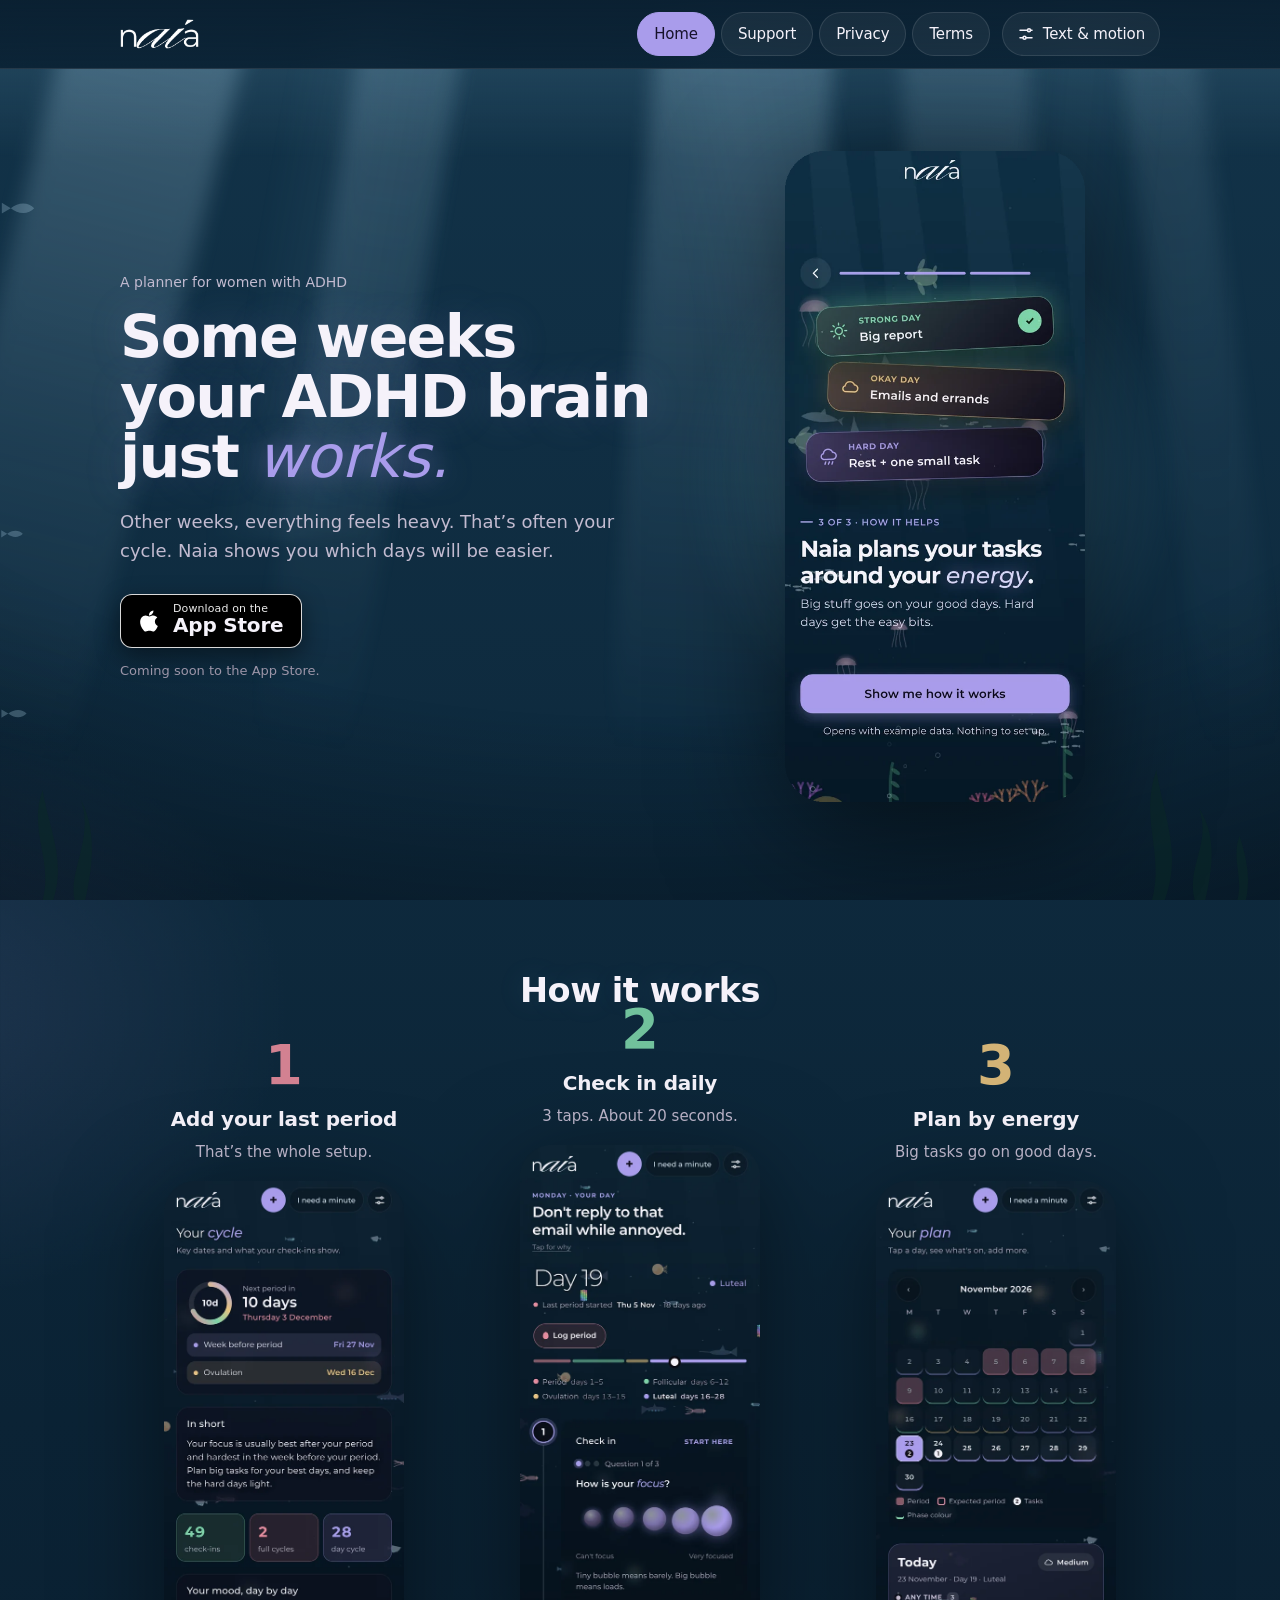
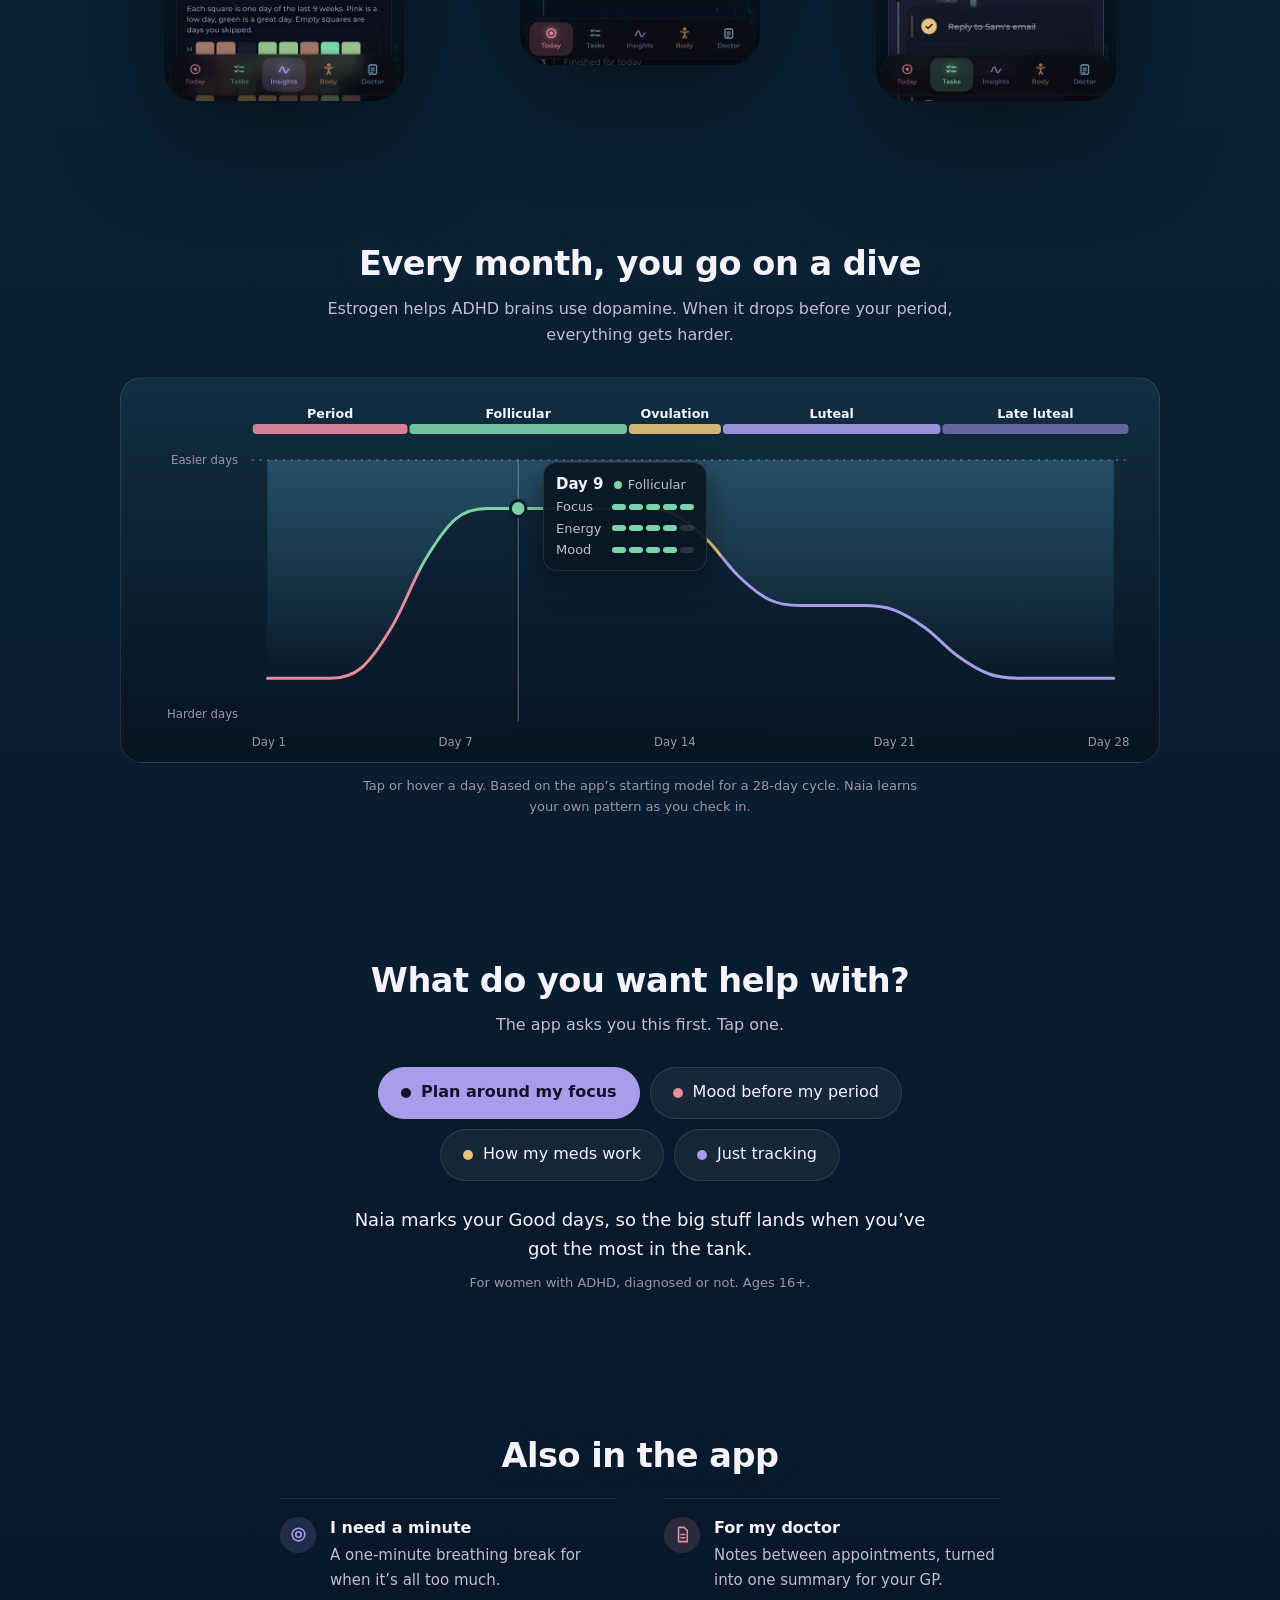
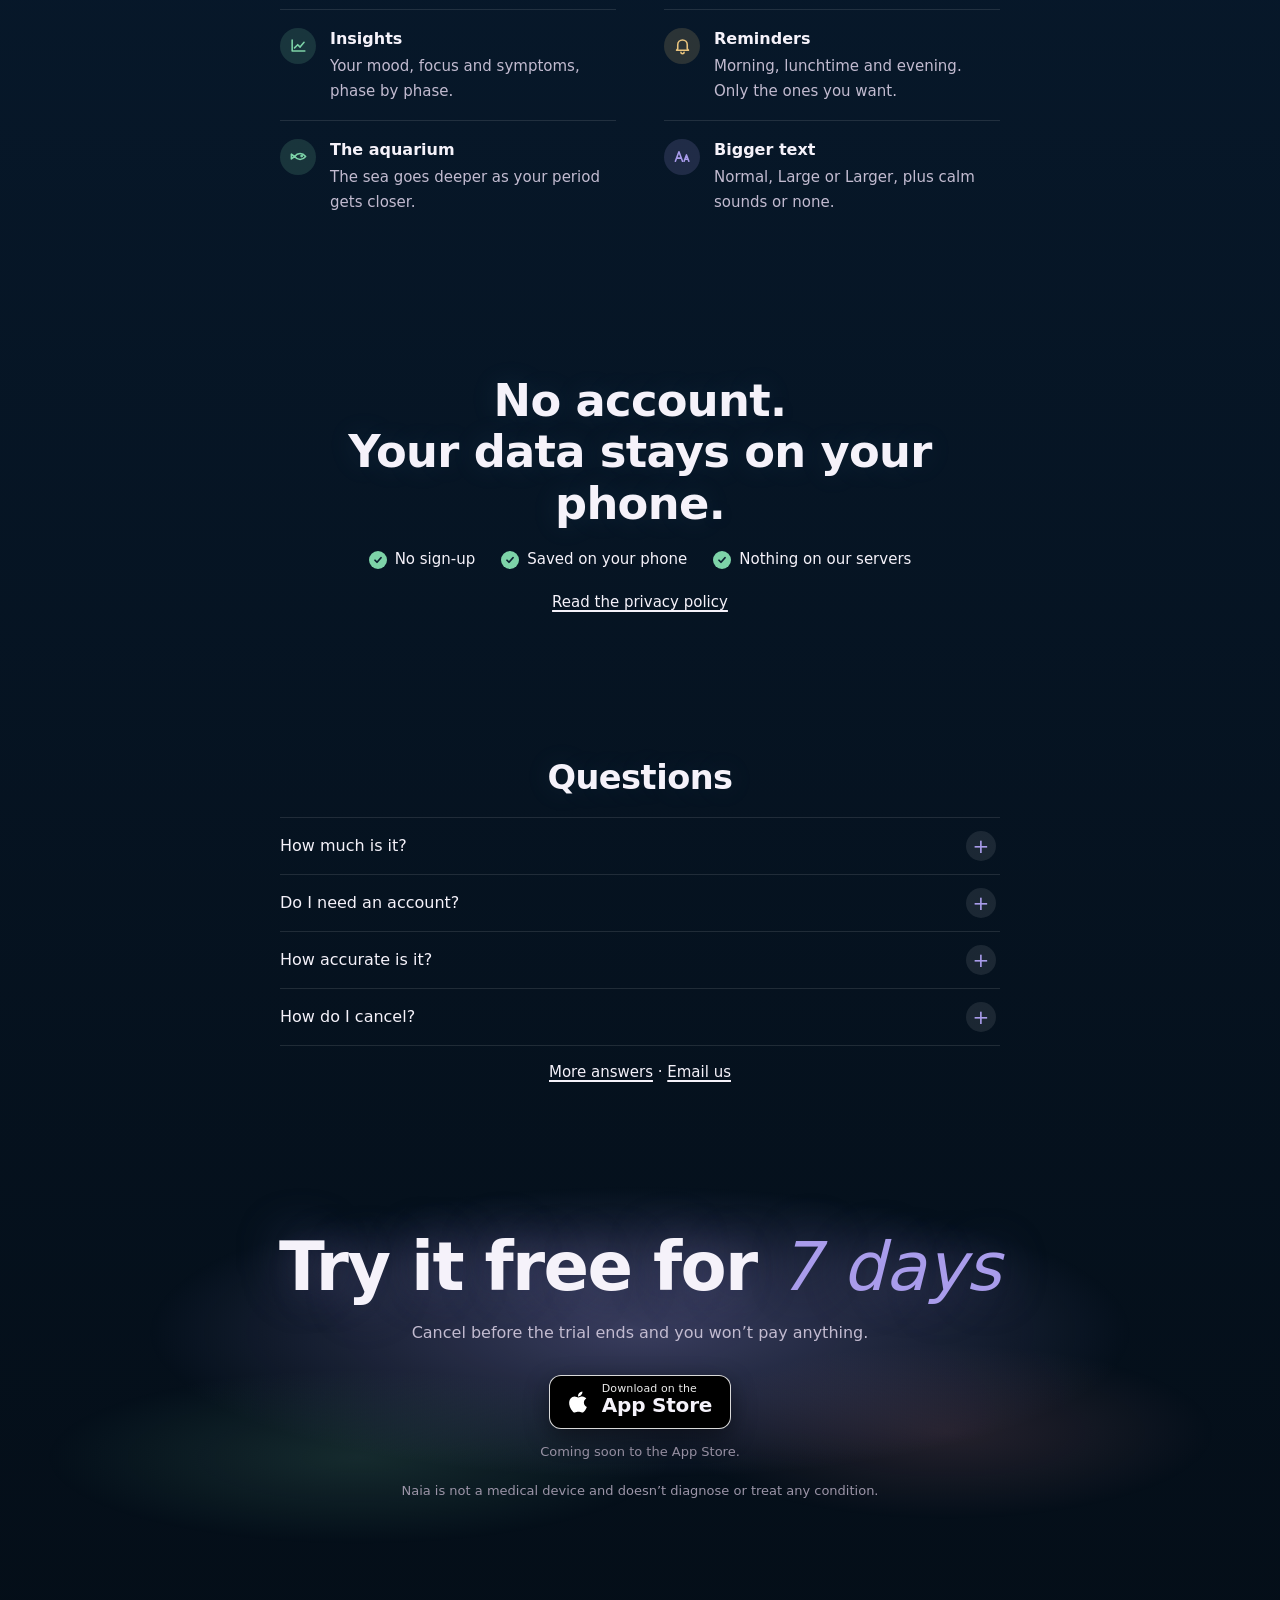
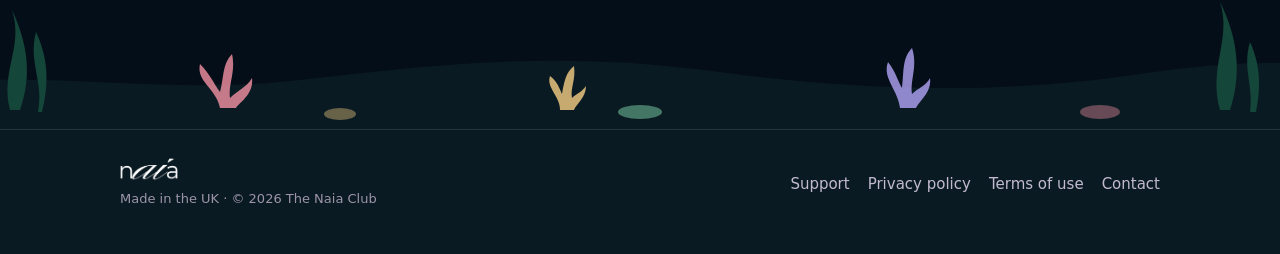
==== index.html @ e035bfd0 "Naia website: home, support, privacy policy and terms Co-Authored-By: Claude Opus 5.5 <noreply@anthr" ====
<!doctype html>
<html lang="en-GB" class="still">
<head>
<meta charset="utf-8">
<meta name="viewport" content="width=device-width,initial-scale=1,viewport-fit=cover">
<meta name="apple-mobile-web-app-title" content="Naia">
<meta name="format-detection" content="telephone=no">
<title>Naia: ADHD cycle planner</title>
<meta name="description" content="Naia is a planner for women with ADHD that follows your cycle. No account, and your data stays on your phone.">
<meta name="theme-color" content="#0A1F30">
<link rel="icon" href="favicon.svg" type="image/svg+xml">
<link rel="apple-touch-icon" href="apple-touch-icon.png">
<meta property="og:type" content="website">
<meta property="og:site_name" content="Naia">
<meta property="og:title" content="Naia: ADHD cycle planner">
<meta property="og:description" content="Naia is a planner for women with ADHD that follows your cycle. No account, and your data stays on your phone.">
<meta property="og:image" content="og.png">
<meta name="twitter:card" content="summary_large_image">
<link rel="preload" href="fonts/montserrat.woff2" as="font" type="font/woff2" crossorigin>
<link rel="stylesheet" href="fonts/fonts.css">
<link rel="stylesheet" href="style.css">
<script src="site.js"></script>
</head>
<body>
<a class="skip" href="#main">Skip to content</a>
<div class="sea" aria-hidden="true"><div class="rays"></div>
<svg class="weed" viewBox="0 0 1200 160" preserveAspectRatio="none"><g fill="#0B2A26"><path d="M40 160c10-40-14-70 0-110 6 40 22 70 10 110z"/><path d="M70 160c-6-30 18-60 6-100 16 34 10 70 4 100z"/><path d="M1080 160c12-46-12-80 4-130 8 50 24 84 8 130z"/><path d="M1120 160c-8-34 16-56 4-92 18 30 12 64 6 92z"/><path d="M1160 160c6-24-6-40 2-64 8 26 10 44 6 64z"/></g></svg>
</div>
<header class="site"><div class="wrap">
  <a class="brand" href="index.html" aria-label="Naia home"><img class="logo" src="logo.png" width="510" height="193" alt=""></a>
  <nav class="main" aria-label="Main"><a class="pill" href="index.html" aria-current="page">Home</a><a class="pill" href="support/index.html">Support</a><a class="pill" href="privacy/index.html">Privacy</a><a class="pill" href="terms/index.html">Terms</a></nav>
  <div class="tools"><button class="pill" id="settingsBtn" type="button" aria-expanded="false" aria-controls="settings" aria-label="Text size and motion settings"><svg viewBox="0 0 24 24" fill="none" stroke="currentColor" stroke-width="2" stroke-linecap="round" aria-hidden="true"><path d="M4 7h10M18 7h2M4 17h4M12 17h8"/><circle cx="16" cy="7" r="2"/><circle cx="10" cy="17" r="2"/></svg><span>Text &amp; motion</span></button></div>
  <div class="panel" id="settings" hidden>
    <div class="row"><h2>Text size</h2><div class="seg" role="group"><button type="button" data-set="size" data-val="normal" aria-pressed="false">Normal</button><button type="button" data-set="size" data-val="large" aria-pressed="false">Large</button><button type="button" data-set="size" data-val="larger" aria-pressed="false">Larger</button></div></div>
    <div class="row"><h2>Background</h2><div class="seg" role="group"><button type="button" data-set="motion" data-val="moving" aria-pressed="false">Moving</button><button type="button" data-set="motion" data-val="still" aria-pressed="false">Still</button><button type="button" data-set="motion" data-val="off" aria-pressed="false">Off</button></div></div>
  </div>
</div><div class="progress" aria-hidden="true"><i id="prog"></i></div></header>
<main id="main">
<section class="hero epic cine"><div class="beams" aria-hidden="true"><i></i><i></i><i></i><i></i><i></i></div><div class="wrap">
 <div class="htext">
  <p class="kicker">A planner for women with ADHD</p>
  <h1 class="words"><span>Some</span> <span>weeks</span> <span>your</span> <span>ADHD</span> <span>brain</span> <span>just</span> <span class="script">works.</span></h1>
  <p class="lead">Other weeks, everything feels heavy. That’s often your cycle. Naia shows you which days will be easier.</p>
  <div class="stores">
  <button type="button" class="store" data-store="App Store" aria-haspopup="dialog"><svg viewBox="0 0 24 24" fill="currentColor" aria-hidden="true"><path d="M17.05 20.28c-.98.95-2.05.8-3.08.35-1.09-.46-2.09-.48-3.24 0-1.44.62-2.2.44-3.06-.35C2.79 15.25 3.51 7.59 9.05 7.31c1.35.07 2.29.74 3.08.8 1.18-.24 2.31-.93 3.57-.84 1.51.12 2.65.72 3.4 1.8-3.12 1.87-2.38 5.98.48 7.13-.57 1.5-1.31 2.99-2.54 4.09zM12.03 7.25c-.15-2.23 1.66-4.07 3.74-4.25.29 2.58-2.34 4.5-3.74 4.25z"/></svg><span><small>Download on the</small><b>App Store</b></span></button>
</div>
<div class="storepop" role="status" hidden>
  <p class="sp-t"></p>
  <p class="sp-s">Coming soon to the UK.</p>
  <a class="btn sp-b" href="mailto:info.thenaiaclub@icloud.com?subject=Tell%20me%20when%20Naia%20launches&amp;body=Hi%2C%20please%20let%20me%20know%20when%20Naia%20is%20out.">Tell me when it’s live</a>
</div>
<p class="note soon">Coming soon to the App Store.</p>
 </div>
 <div class="shot float"><span class="glow" aria-hidden="true"></span>
  <img class="phone" src="img/app-plan.webp" width="516" height="1119" alt="Naia app: a Strong day with a big report, an Okay day with emails, and a Hard day with rest and one small task">
 </div>
</div></section>

<section class="band"><div class="wrap">
 <h2 class="center">How it works</h2>
 <ol class="trio reveal">
  <li style="--c:var(--men)"><span class="big">1</span><h3>Add your last period</h3><p>That’s the whole setup.</p><img class="phone" src="img/app-insights.webp" width="516" height="1119" alt="Naia app: Your cycle screen showing next period in 10 days" loading="lazy"></li>
  <li style="--c:var(--fol)" class="mid"><span class="big">2</span><h3>Check in daily</h3><p>3 taps. About 20 seconds.</p><img class="phone" src="img/app-today.webp" width="516" height="1119" alt="Naia app: Today screen with the focus check-in bubbles" loading="lazy"></li>
  <li style="--c:var(--ovu)"><span class="big">3</span><h3>Plan by energy</h3><p>Big tasks go on good days.</p><img class="phone" src="img/app-tasks.webp" width="516" height="1119" alt="Naia app: Your plan screen with a month calendar and today’s tasks" loading="lazy"></li>
 </ol>
</div></section>

<section class="band" id="cycle"><div class="wrap">
 <h2 class="center">Every month, you go on a dive</h2>
 <p class="center sub">Estrogen helps ADHD brains use dopamine. When it drops before your period, everything gets harder.</p>
 <figure class="dive reveal" id="dive">
  <div class="divebox">
   <svg class="divechart" viewBox="0 0 840 360" preserveAspectRatio="none" role="img" aria-labelledby="diveTitle diveDesc">
    <title id="diveTitle">How a typical 28-day cycle often feels with ADHD</title>
    <desc id="diveDesc">Days 6 to 15 sit near the surface: focus, energy and mood are highest. Days 23 to 28 and the period, days 1 to 5, are the deepest, hardest days.</desc>
   </svg>
   <div class="divetip" aria-live="polite"></div>
  </div>
  <figcaption class="note center">Tap or hover a day. Based on the app’s starting model for a 28-day cycle. Naia learns your own pattern as you check in.</figcaption>
 </figure>
</div></section>

<section class="band"><div class="wrap narrow">
 <h2 class="center">What do you want help with?</h2>
 <p class="center sub">The app asks you this first. Tap one.</p>
 <div class="goals reveal" role="group" aria-label="What do you want help with?">
  <button type="button" class="goal" aria-pressed="true" data-g="0" style="--c:var(--fol)">Plan around my focus</button>
  <button type="button" class="goal" aria-pressed="false" data-g="1" style="--c:var(--men)">Mood before my period</button>
  <button type="button" class="goal" aria-pressed="false" data-g="2" style="--c:var(--ovu)">How my meds work</button>
  <button type="button" class="goal" aria-pressed="false" data-g="3" style="--c:var(--lut)">Just tracking</button>
 </div>
 <p class="goalout center" aria-live="polite">Naia marks your Good days, so the big stuff lands when you’ve got the most in the tank.</p>
 <p class="note center">For women with ADHD, diagnosed or not. Ages 16+.</p>
</div></section>

<section class="band"><div class="wrap narrow">
 <h2 class="center">Also in the app</h2>
 <dl class="rows reveal">
  <div style="--c:var(--lut)"><span class="ri"><svg viewBox="0 0 24 24" fill="none" stroke="currentColor" stroke-width="2" stroke-linecap="round" aria-hidden="true"><circle cx="12" cy="12" r="8"/><circle cx="12" cy="12" r="3.5"/></svg></span><dt>I need a minute</dt><dd>A one-minute breathing break for when it’s all too much.</dd></div>
  <div style="--c:var(--men)"><span class="ri"><svg viewBox="0 0 24 24" fill="none" stroke="currentColor" stroke-width="2" stroke-linecap="round" stroke-linejoin="round" aria-hidden="true"><path d="M7 3h7l4 4v14H7z"/><path d="M10 12h5M10 16h5"/></svg></span><dt>For my doctor</dt><dd>Notes between appointments, turned into one summary for your GP.</dd></div>
  <div style="--c:var(--fol)"><span class="ri"><svg viewBox="0 0 24 24" fill="none" stroke="currentColor" stroke-width="2" stroke-linecap="round" stroke-linejoin="round" aria-hidden="true"><path d="M4 19V5M4 19h16"/><path d="M7 15l4-4 3 3 5-6"/></svg></span><dt>Insights</dt><dd>Your mood, focus and symptoms, phase by phase.</dd></div>
  <div style="--c:var(--ovu)"><span class="ri"><svg viewBox="0 0 24 24" fill="none" stroke="currentColor" stroke-width="2" stroke-linecap="round" stroke-linejoin="round" aria-hidden="true"><path d="M6 16V11a6 6 0 0112 0v5l1.5 2h-15z"/><path d="M10 20.5a2 2 0 004 0"/></svg></span><dt>Reminders</dt><dd>Morning, lunchtime and evening. Only the ones you want.</dd></div>
  <div style="--c:var(--fol)"><span class="ri"><svg viewBox="0 0 24 24" fill="none" stroke="currentColor" stroke-width="2" stroke-linejoin="round" aria-hidden="true"><path d="M3 12c4-5 10-5 14 0-4 5-10 5-14 0zM17 12l4-3v6z"/><circle cx="8" cy="11.5" r=".8" fill="currentColor"/></svg></span><dt>The aquarium</dt><dd>The sea goes deeper as your period gets closer.</dd></div>
  <div style="--c:var(--lut)"><span class="ri"><svg viewBox="0 0 24 24" fill="none" stroke="currentColor" stroke-width="2" stroke-linecap="round" stroke-linejoin="round" aria-hidden="true"><path d="M3 18l4.5-12L12 18M4.7 14h5.6"/><path d="M14 18l3-8 3 8M15 15.5h4"/></svg></span><dt>Bigger text</dt><dd>Normal, Large or Larger, plus calm sounds or none.</dd></div>
 </dl>
</div></section>

<section class="band privacy-band"><div class="wrap narrow">
 <h2 class="center">No account.<br>Your data stays on your phone.</h2>
 <p class="checks center"><span>No sign-up</span><span>Saved on your phone</span><span>Nothing on our servers</span></p>
 <p class="center"><a href="privacy/index.html">Read the privacy policy</a></p>
</div></section>

<section class="band"><div class="wrap narrow">
 <h2 class="center">Questions</h2>
 <div class="qfaq">
  <details><summary>How much is it?</summary><div class="a"><p>The first 7 days are free. Then monthly or yearly. You’ll see the price before you start, and you won’t be charged during the trial.</p></div></details>
  <details><summary>Do I need an account?</summary><div class="a"><p>Nope. No sign-up, no email, no password.</p></div></details>
  <details><summary>How accurate is it?</summary><div class="a"><p>A best guess from what you log. It gets better after a few cycles. Please don’t use it as contraception.</p></div></details>
  <details><summary>How do I cancel?</summary><div class="a"><p>In your phone’s subscription settings. Do it at least 24 hours before the trial ends if you don’t want to pay.</p></div></details>
 </div>
 <p class="center" style="margin-top:14px"><a href="support/index.html">More answers</a> · <a href="mailto:info.thenaiaclub@icloud.com">Email us</a></p>
</div></section>

<section class="band finale"><div class="caustic" aria-hidden="true"></div><div class="wrap reveal">
 <h2>Try it free for <span class="script">7 days</span></h2>
 <p class="sub">Cancel before the trial ends and you won’t pay anything.</p>
 <div class="stores">
  <button type="button" class="store" data-store="App Store" aria-haspopup="dialog"><svg viewBox="0 0 24 24" fill="currentColor" aria-hidden="true"><path d="M17.05 20.28c-.98.95-2.05.8-3.08.35-1.09-.46-2.09-.48-3.24 0-1.44.62-2.2.44-3.06-.35C2.79 15.25 3.51 7.59 9.05 7.31c1.35.07 2.29.74 3.08.8 1.18-.24 2.31-.93 3.57-.84 1.51.12 2.65.72 3.4 1.8-3.12 1.87-2.38 5.98.48 7.13-.57 1.5-1.31 2.99-2.54 4.09zM12.03 7.25c-.15-2.23 1.66-4.07 3.74-4.25.29 2.58-2.34 4.5-3.74 4.25z"/></svg><span><small>Download on the</small><b>App Store</b></span></button>
</div>
<div class="storepop" role="status" hidden>
  <p class="sp-t"></p>
  <p class="sp-s">Coming soon to the UK.</p>
  <a class="btn sp-b" href="mailto:info.thenaiaclub@icloud.com?subject=Tell%20me%20when%20Naia%20launches&amp;body=Hi%2C%20please%20let%20me%20know%20when%20Naia%20is%20out.">Tell me when it’s live</a>
</div>
<p class="note soon">Coming soon to the App Store.</p>
 <p class="note" style="margin-top:18px">Naia is not a medical device and doesn’t diagnose or treat any condition.</p>
</div></section><script src="home.js" defer></script>
</main>
<svg class="seabed" viewBox="0 0 1440 140" preserveAspectRatio="xMidYMax slice" aria-hidden="true">
 <path d="M0 140V96c120-18 240 10 380-6s260-30 420-8 300 20 420 2 180-10 220-4v60z" fill="#0A1A22"/>
 <g fill="#14463A"><path d="M90 120c-10-40 14-62 2-100 16 34 20 66 8 100z"/><path d="M118 122c6-30-10-50-2-80 14 30 12 56 6 80z"/><path d="M1300 120c-12-44 12-70 0-108 18 36 22 72 10 108z"/><path d="M1330 122c4-26-8-44 0-70 12 26 10 50 6 70z"/></g>
 <g opacity=".85"><path d="M300 118c-4-20-24-26-20-44 10 10 14 20 20 28 4-14 2-28 12-38 4 18-4 30-2 44 8-8 16-10 22-20 2 16-12 24-16 30z" fill="#E88C9C"/>
 <path d="M980 118c-2-18-18-30-12-46 8 10 10 20 14 26 2-16 0-30 10-40 6 18-2 32 0 46 6-6 14-8 18-16 2 14-10 22-14 30z" fill="#A99CEB"/>
 <path d="M640 120c0-14-14-22-10-34 8 6 10 14 12 18 2-12 4-22 12-28 2 14-4 22-2 32 4-4 10-6 14-12 0 12-10 18-12 24z" fill="#E9C47E"/>
 <ellipse cx="720" cy="122" rx="22" ry="7" fill="#7DD3A8" opacity=".6"/><ellipse cx="420" cy="124" rx="16" ry="6" fill="#E9C47E" opacity=".5"/><ellipse cx="1180" cy="122" rx="20" ry="7" fill="#E88C9C" opacity=".5"/></g>
</svg>
<footer class="site"><div class="wrap">
  <div><img class="logo" src="logo.png" width="510" height="193" alt="Naia"><span class="note">Made in the UK · © 2026 The Naia Club</span></div>
  <nav aria-label="Footer"><a href="support/index.html">Support</a><a href="privacy/index.html">Privacy policy</a><a href="terms/index.html">Terms of use</a><a href="mailto:info.thenaiaclub@icloud.com">Contact</a></nav>
</div></footer>
</body>
</html>
---- fonts/fonts.css ----
@font-face {
  font-family: 'Montserrat';
  font-style: italic;
  font-weight: 400 600;
  font-display: swap;
  src: url(montserrat-italic.woff2) format('woff2');
}
@font-face {
  font-family: 'Montserrat';
  font-style: normal;
  font-weight: 300 700;
  font-display: swap;
  src: url(montserrat.woff2) format('woff2');
}
/* Burgues Script (commercial font, needs a web licence).
   Put the licensed webfont at fonts/burgues-script.woff2 and it is used automatically.
   Until then the script words fall back to Montserrat italic. */
@font-face {
  font-family: 'Burgues Script';
  font-style: italic;
  font-weight: 400;
  font-display: swap;
  src: url(burgues-script.woff2) format('woff2');
}
---- style.css ----
/* Naia website. Visual language copied from the app: deep ocean, glass cards,
   lavender pills, small uppercase labels, Montserrat + Burgues Script. */
:root{
  --sea1:#0F2A3D; --sea2:#0A1F30; --sea3:#06141F; --sea4:#040D16;
  --glass:rgba(255,255,255,.055); --glass2:rgba(255,255,255,.09); --line:rgba(255,255,255,.11);
  --ink:#F5F2FA; --muted:#C2BBD0; --dim:#9C95A8;
  --men:#E88C9C; --fol:#7DD3A8; --ovu:#E9C47E; --lut:#A99CEB;
  --onlav:#17122B;
  --sans:"Montserrat",system-ui,-apple-system,"Segoe UI",sans-serif;
  --script:"Burgues Script","Montserrat",system-ui,sans-serif;
  --r:22px;
  color-scheme:dark;
}
html{font-size:100%;background:var(--sea4)}
html[data-size="large"]{font-size:112.5%}
html[data-size="larger"]{font-size:125%}
*{box-sizing:border-box}
body{margin:0;min-height:100vh;color:var(--ink);font-family:var(--sans);font-size:1.0625rem;line-height:1.55;-webkit-font-smoothing:antialiased;
  background:linear-gradient(180deg,var(--sea1) 0%,var(--sea2) 30%,var(--sea3) 70%,var(--sea4) 100%)}
a{color:var(--ink);text-underline-offset:3px}
a:hover{color:var(--lut)}
:focus-visible{outline:3px solid var(--lut);outline-offset:3px;border-radius:10px}
h1,h2,h3,p{margin:0}
.script{font-family:var(--script);font-style:italic;font-weight:400;letter-spacing:0;color:var(--lut)}
.label{font-size:.75rem;font-weight:700;letter-spacing:.12em;text-transform:uppercase;color:var(--lut)}
.muted{color:var(--muted)}
.note{font-size:.875rem;color:var(--dim)}
.skip{position:absolute;left:-999px;top:8px}.skip:focus{left:16px;z-index:50;background:var(--ink);color:var(--onlav);padding:8px 14px;border-radius:999px}
.wrap{position:relative;max-width:1080px;margin:0 auto;padding:0 20px}

/* ---------- sea (background life) ---------- */
.sea{position:fixed;inset:0;z-index:0;pointer-events:none;overflow:hidden}
.sea .rays{position:absolute;inset:-10% -20% 40%;background:
  linear-gradient(100deg,transparent 30%,rgba(140,200,230,.06) 34%,transparent 40%),
  linear-gradient(80deg,transparent 52%,rgba(140,200,230,.05) 56%,transparent 62%),
  linear-gradient(95deg,transparent 70%,rgba(140,200,230,.04) 73%,transparent 78%);filter:blur(6px)}
.sea .bubble{position:absolute;bottom:-20px;border-radius:50%;border:1px solid rgba(220,235,255,.35);background:radial-gradient(circle at 30% 30%,rgba(255,255,255,.35),rgba(255,255,255,0) 60%)}
.sea .fish{position:absolute;opacity:.35;color:#8FB3C7}
.sea .weed{position:absolute;bottom:0;width:100%;height:160px;opacity:.5}
html.moving .sea .bubble{animation:rise var(--t,18s) linear var(--d,0s) infinite}
html.moving .sea .fish{animation:swim var(--t,60s) linear var(--d,0s) infinite}
html.still .sea .bubble{bottom:auto;top:var(--y,60%)}
html.still .sea .fish{left:var(--x,20%)}
@keyframes rise{from{transform:translateY(0)}to{transform:translateY(-110vh)}}
@keyframes swim{from{transform:translateX(-10vw)}to{transform:translateX(115vw)}}
html.nosea .sea .bubble,html.nosea .sea .fish{display:none}

/* ---------- header ---------- */
header.site{position:sticky;top:0;z-index:20;background:linear-gradient(180deg,rgba(10,31,48,.92),rgba(10,31,48,.7));backdrop-filter:blur(14px);-webkit-backdrop-filter:blur(14px);border-bottom:1px solid var(--line)}
header.site .wrap{display:flex;align-items:center;gap:12px;min-height:68px;flex-wrap:wrap;padding-top:8px;padding-bottom:8px}
.brand{display:block;text-decoration:none;margin-right:auto;padding:4px 0}
.logo{display:block;height:30px;width:auto;filter:invert(1)}
nav.main{display:flex;gap:6px;flex-wrap:wrap}
.pill{display:inline-flex;align-items:center;gap:8px;min-height:44px;padding:0 16px;border-radius:999px;border:1px solid var(--line);background:var(--glass);color:var(--ink);text-decoration:none;font:inherit;font-size:.9375rem;font-weight:500;cursor:pointer}
.pill:hover{background:var(--glass2);color:var(--ink)}
.pill[aria-current="page"]{background:var(--lut);border-color:var(--lut);color:var(--onlav)}
.tools{display:flex;gap:6px}
.tools .pill{padding:0 14px}
.tools svg{width:18px;height:18px}
.panel{position:absolute;right:20px;top:calc(100% + 8px);width:min(320px,calc(100vw - 32px));padding:18px;border-radius:var(--r);background:rgba(16,36,52,.97);border:1px solid var(--line);box-shadow:0 20px 50px rgba(0,0,0,.45)}
.panel h2{font-size:1rem;font-weight:600;margin:0 0 8px}
.panel .row+.row{margin-top:16px}
.seg{display:flex;gap:4px;padding:4px;border-radius:999px;background:rgba(0,0,0,.25);border:1px solid var(--line)}
.seg button{flex:1;min-height:40px;border:0;border-radius:999px;background:transparent;color:var(--muted);font:inherit;font-size:.9375rem;cursor:pointer}
.seg button[aria-pressed="true"]{background:var(--lut);color:var(--onlav);font-weight:600}

main{position:relative;z-index:1}

/* ---------- buttons ---------- */
.btn{display:inline-flex;align-items:center;justify-content:center;gap:10px;min-height:56px;padding:0 26px;border-radius:999px;background:var(--lut);color:var(--onlav);font-weight:600;font-size:1.0625rem;text-decoration:none;border:0;box-shadow:0 8px 30px rgba(169,156,235,.35)}
.btn:hover{background:#BCB1F2;color:var(--onlav)}
.stores{display:flex;flex-wrap:wrap;gap:12px}
.store{display:inline-flex;align-items:center;gap:12px;min-height:58px;min-width:190px;padding:8px 20px;border-radius:18px;background:var(--glass);border:1px solid var(--line);color:var(--ink);line-height:1.15;text-decoration:none}
a.store:hover{background:var(--glass2);color:var(--ink)}
.store svg{width:26px;height:26px;flex:none}
.store small{display:block;font-size:.6875rem;color:var(--muted);letter-spacing:.02em}
.store b{font-size:1.125rem;font-weight:600}
.soon{margin-top:12px}

/* ---------- glass cards ---------- */
.card{background:var(--glass);border:1px solid var(--line);border-radius:var(--r);padding:24px;backdrop-filter:blur(6px);-webkit-backdrop-filter:blur(6px)}
.card.top{border-top:3px solid var(--c,var(--lut))}

/* ---------- home ---------- */
.hero{padding:56px 0 40px}
.hero .wrap{display:grid;grid-template-columns:1.1fr .9fr;gap:40px;align-items:center}
.hero h1{font-size:clamp(2.4rem,6vw,4rem);font-weight:600;line-height:1.08;letter-spacing:-.02em;margin:14px 0 18px;text-wrap:balance}
.hero .lead{font-size:1.25rem;color:var(--muted);max-width:30em;margin-bottom:28px}
.phone{display:block;width:min(300px,72vw);height:auto;margin:0 auto;filter:drop-shadow(0 30px 60px rgba(0,0,0,.55)) drop-shadow(0 0 40px rgba(169,156,235,.12))}
.phasebar{display:flex;gap:5px;margin:0 0 10px;max-width:420px}
.phasebar i{height:6px;border-radius:6px;background:var(--c);flex:var(--f)}
.legend{display:flex;flex-wrap:wrap;gap:6px 16px;font-size:.875rem;color:var(--muted);margin-bottom:28px}
.legend span::before{content:"";display:inline-block;width:9px;height:9px;border-radius:50%;background:var(--c);margin-right:7px;vertical-align:1px}

section.band{padding:48px 0}
.band h2,.page h1{font-size:clamp(1.75rem,4vw,2.5rem);font-weight:600;letter-spacing:-.015em;line-height:1.15;text-wrap:balance}
.band .intro{color:var(--muted);margin-top:10px;max-width:34em}

.steps{list-style:none;margin:36px 0 0;padding:0;display:grid;gap:28px}
.step{display:grid;grid-template-columns:1fr 300px;gap:36px;align-items:center}
.step:nth-child(even){grid-template-columns:300px 1fr}
.step:nth-child(even) .stext{order:2}
.stext{display:grid;grid-template-columns:56px 1fr;gap:18px;align-items:start}
.num{width:48px;height:48px;border-radius:50%;display:grid;place-items:center;font-weight:600;font-size:1.25rem;border:2px solid var(--c);box-shadow:0 0 0 6px rgba(255,255,255,.04),0 0 22px color-mix(in srgb,var(--c) 45%,transparent);background:rgba(8,20,32,.7)}
.stext h3{font-size:clamp(1.4rem,3vw,1.9rem);font-weight:600;line-height:1.2;margin:6px 0 10px}
.stext p{color:var(--muted);font-size:1.125rem;max-width:26em}
.stext .tag{display:inline-block;margin-top:14px;font-size:.875rem;padding:6px 12px;border-radius:999px;background:var(--glass);border:1px solid var(--line);color:var(--ink)}
.step .phone{width:100%;max-width:280px}

.private{display:grid;grid-template-columns:auto 1fr;gap:24px;align-items:center;padding:32px;border-top:3px solid var(--fol)}
.private .shield{width:64px;height:64px;color:var(--fol)}
.private h2 .script{color:var(--fol)}
.private p{color:var(--muted);margin-top:10px;max-width:40em}
.chips{list-style:none;padding:0;margin:18px 0 0;display:flex;flex-wrap:wrap;gap:8px}
.chips li{display:inline-flex;align-items:center;gap:7px;font-size:.9375rem;padding:7px 14px;border-radius:999px;background:var(--glass);border:1px solid var(--line)}
.chips li svg{width:16px;height:16px;color:var(--fol)}

.extras{display:grid;grid-template-columns:repeat(4,1fr);gap:14px;margin-top:28px}
.extra h3{font-size:1.0625rem;font-weight:600;margin:14px 0 6px}
.extra p{color:var(--muted);font-size:.9375rem}
.extra .ico{width:42px;height:42px;border-radius:50%;display:grid;place-items:center;background:color-mix(in srgb,var(--c) 18%,transparent);color:var(--c)}
.extra .ico svg{width:22px;height:22px}

.cta{text-align:center;padding:40px 24px}
.cta .stores{justify-content:center;margin-top:24px}
.cta p{color:var(--muted);margin-top:10px}

/* ---------- inner pages ---------- */
.page{padding:44px 0 24px}
.page .wrap{max-width:780px}
.page h1{font-size:clamp(2.1rem,5vw,3rem)}
.meta{display:flex;flex-wrap:wrap;gap:8px;margin:14px 0 26px}
.meta span{font-size:.875rem;color:var(--muted);padding:6px 12px;border-radius:999px;background:var(--glass);border:1px solid var(--line)}
.inshort{border-top:3px solid var(--fol);margin-bottom:18px}
.inshort h2{font-size:1.25rem;font-weight:600;margin:6px 0 12px}
.inshort ul{margin:0;padding:0;list-style:none;display:grid;gap:10px}
.inshort li{display:grid;grid-template-columns:24px 1fr;gap:10px;font-size:1.0625rem}
.inshort li svg{width:22px;height:22px;color:var(--fol);margin-top:1px}
.jump{margin:0 0 18px}
.jump .label{display:block;margin-bottom:10px;color:var(--dim)}
.jump nav{display:flex;flex-wrap:wrap;gap:8px}
.jump a{font-size:.875rem;min-height:40px;padding:0 14px}
.doc{padding:clamp(20px,4vw,36px)}
.doc section{scroll-margin-top:96px}
.doc section+section{margin-top:28px;padding-top:28px;border-top:1px solid var(--line)}
.doc h2{font-size:1.375rem;font-weight:600;margin-bottom:10px}
.doc p{color:var(--muted);max-width:38em}
.doc p+p,.doc p+ul,.doc ul+p{margin-top:12px}
.doc ul{margin:0;padding-left:1.25em;color:var(--muted)}
.doc li{margin:.35em 0;padding-left:.2em}
.doc li::marker{color:var(--lut)}
.doc b{color:var(--ink);font-weight:600}
.fill{background:rgba(233,196,126,.16);color:var(--ovu);border-radius:6px;padding:0 5px}
.crossref{display:flex;flex-wrap:wrap;gap:8px;margin-top:22px}

/* support */
.groups{display:grid;gap:18px}
.group h2{font-size:1.125rem;font-weight:600;display:flex;align-items:center;gap:10px;margin-bottom:6px}
.group h2::before{content:"";width:10px;height:10px;border-radius:50%;background:var(--c)}
details{border-top:1px solid var(--line)}
details:first-of-type{border-top:0}
summary{cursor:pointer;list-style:none;min-height:56px;padding:14px 44px 14px 0;font-weight:500;font-size:1.0625rem;position:relative;display:flex;align-items:center}
summary::-webkit-details-marker{display:none}
summary::after{content:"+";position:absolute;right:4px;top:50%;transform:translateY(-50%);width:30px;height:30px;border-radius:50%;display:grid;place-items:center;background:var(--glass2);color:var(--lut);font-size:1.25rem;line-height:1}
details[open] summary::after{content:"−"}
details .a{padding:0 0 18px;color:var(--muted)}
details .a p+p,details .a p+ol,details .a ol+p{margin-top:10px}
details .a ol{margin:0;padding-left:1.3em}
details .a li{margin:.3em 0}
details .a b{color:var(--ink);font-weight:600}
.contact{display:grid;grid-template-columns:1fr auto;gap:18px;align-items:center;margin-top:18px;border-top:3px solid var(--lut)}
.contact .mail{font-size:clamp(1.05rem,3vw,1.35rem);font-weight:500;word-break:break-all;margin:6px 0}
.sos{margin-top:18px}

footer.site{position:relative;z-index:1;border-top:1px solid var(--line);margin-top:48px;padding:28px 0 44px;background:rgba(4,13,22,.6)}
footer.site .wrap{display:flex;justify-content:space-between;align-items:center;gap:16px;flex-wrap:wrap}
footer.site nav{display:flex;gap:6px 18px;flex-wrap:wrap}
footer.site nav a{color:var(--muted);text-decoration:none;font-size:.9375rem;padding:6px 0}
footer.site nav a:hover{color:var(--ink)}
footer .logo{height:22px;margin-bottom:6px}

@media (max-width:860px){
  .hero .wrap{grid-template-columns:1fr}
  .hero .phone{width:min(250px,64vw)}
  .step,.step:nth-child(even){grid-template-columns:1fr;gap:20px}
  .step:nth-child(even) .stext{order:0}
  .step .phone{max-width:240px}
  .extras{grid-template-columns:1fr 1fr}
  .private{grid-template-columns:1fr;padding:24px}
  .contact{grid-template-columns:1fr}
}
@media (max-width:560px){
  .wrap{padding:0 16px}
  header.site{position:relative}
  header.site .wrap{gap:8px}
  nav.main{order:3;width:100%;flex-wrap:nowrap;overflow-x:auto;padding-bottom:2px}
  nav.main .pill{flex:none}
  .hero{padding-top:28px}
  .extras{grid-template-columns:1fr}
  .store{flex:1 1 100%}
  .stext{grid-template-columns:1fr;gap:10px}
  .panel{right:16px}
}

/* ---------- easier reading ---------- */
body{line-height:1.65}
p,li{max-width:62ch}
b,strong{color:var(--ink);font-weight:600}
main a:not(.pill):not(.btn):not(.store){text-decoration:underline;text-decoration-thickness:1.5px;text-underline-offset:3px}
.facts{list-style:none;margin:0 0 28px;padding:0;display:grid;gap:10px;font-size:1.25rem;color:var(--muted)}
.facts li{position:relative;padding-left:26px}
.facts li::before{content:"";position:absolute;left:2px;top:.62em;width:10px;height:10px;border-radius:50%;background:var(--lut)}
.facts li:nth-child(2)::before{background:var(--fol)}
.facts li:nth-child(3)::before{background:var(--ovu)}
.facts.center{justify-items:center;margin:14px 0 0;font-size:1.0625rem}
.totop{display:inline-block;margin-top:14px;font-size:.875rem;color:var(--dim)}
.finder{margin-bottom:18px}
.finder .label{display:block;margin-bottom:10px}
.finder input{width:100%;min-height:52px;padding:0 18px;border-radius:999px;border:1px solid var(--line);background:rgba(0,0,0,.25);color:var(--ink);font:inherit;font-size:1.0625rem}
.finder input::placeholder{color:var(--dim)}
.finder input:focus{outline:3px solid var(--lut);outline-offset:2px}
.finder .note{margin-top:10px}
.group[hidden],details[hidden]{display:none}
.cta p,.cta .facts li{margin-left:auto;margin-right:auto}

/* ---------- iPhone + computer fit ---------- */
html{-webkit-text-size-adjust:100%;text-size-adjust:100%}
body{-webkit-tap-highlight-color:transparent}
.wrap{padding-left:max(20px,env(safe-area-inset-left));padding-right:max(20px,env(safe-area-inset-right))}
footer.site{padding-bottom:max(44px,calc(env(safe-area-inset-bottom) + 24px))}
.brand{min-height:44px;display:flex;align-items:center}
/* hover only where a mouse exists, so taps on iPhone don't leave buttons "stuck" */
@media (hover:none){
  .pill:hover{background:var(--glass)}
  .pill[aria-current="page"]:hover{background:var(--lut)}
  .btn:hover{background:var(--lut)}
  a:hover{color:inherit}
}
.pill:active,.btn:active,.store:active{transform:scale(.98)}
/* phone pictures never taller than the screen */
.hero .phone{max-height:calc(100vh - 150px);max-height:calc(100svh - 150px);width:auto;max-width:min(300px,72vw)}
.step .phone{width:auto;max-width:260px;max-height:80vh;max-height:80svh}
@media (min-width:861px){
  .hero{padding:40px 0 32px;min-height:calc(100svh - 69px);display:flex;align-items:center}
  .hero .wrap{width:100%}
}
@media (max-width:860px){
  .hero .phone{max-width:min(250px,64vw)}
  .step .phone{max-width:230px}
}
@media (max-width:560px){
  nav.main{display:grid;grid-template-columns:repeat(4,1fr);gap:6px;overflow:visible}
  nav.main .pill{justify-content:center;padding:0 6px;font-size:.875rem}
  .wrap{padding-left:max(16px,env(safe-area-inset-left));padding-right:max(16px,env(safe-area-inset-right))}
  .hero h1{font-size:clamp(2rem,9vw,2.6rem)}
  .facts{font-size:1.125rem}
}
@media (max-width:360px){
  .tools .pill span{display:none}
  .tools .pill{width:44px;padding:0;justify-content:center}
}
/* landscape phones */
@media (max-height:500px) and (orientation:landscape){
  .hero .phone{max-height:80vh}
  header.site{position:relative}
}

/* ================= MORE EXCITING (still calm) ================= */
/* deeper, richer sea */
body{background:
  radial-gradient(900px 520px at 85% -5%,rgba(90,170,210,.22),transparent 65%),
  radial-gradient(700px 500px at -10% 20%,rgba(169,156,235,.12),transparent 60%),
  linear-gradient(180deg,#123349 0%,#0B2335 28%,#07182A 62%,#040D16 100%)}
.sea::after{content:"";position:absolute;inset:0;background:#02070D;opacity:calc(var(--deep,0) * .45);transition:opacity .3s}
html.moving .sea .rays{animation:sway 14s ease-in-out infinite alternate}
@keyframes sway{from{transform:translateX(-3%) skewX(-2deg)}to{transform:translateX(3%) skewX(2deg)}}

/* jellyfish */
.sea .jelly{position:absolute;width:var(--s,46px);color:var(--c);filter:drop-shadow(0 0 14px var(--c));opacity:.55}
html.moving .sea .jelly{animation:bob var(--t,9s) ease-in-out var(--d,0s) infinite alternate}
@keyframes bob{from{transform:translateY(0) rotate(-3deg)}to{transform:translateY(-38px) rotate(3deg)}}

/* scroll progress, in phase colours */
.progress{position:absolute;left:0;right:0;bottom:-1px;height:3px;background:transparent}
.progress i{display:block;height:100%;width:100%;transform-origin:left;transform:scaleX(var(--p,0));background:linear-gradient(90deg,var(--men),var(--fol),var(--ovu),var(--lut))}

/* depth gauge, like the app's dive */
.depth{position:fixed;z-index:15;right:max(18px,env(safe-area-inset-right));top:50%;transform:translateY(-50%);display:none;flex-direction:column;align-items:center;gap:6px;pointer-events:none}
.depth .label{font-size:.625rem;color:var(--dim)}
.depth b{font-size:.875rem;font-weight:600;font-variant-numeric:tabular-nums;color:var(--ink)}
.depth i{position:relative;display:block;width:2px;height:160px;border-radius:2px;background:linear-gradient(180deg,rgba(255,255,255,.3),rgba(255,255,255,.06))}
.depth em{position:absolute;left:50%;top:calc(var(--p,0) * 100%);width:12px;height:12px;margin:-6px 0 0 -6px;border-radius:50%;background:var(--lut);box-shadow:0 0 12px var(--lut)}
@media (min-width:1240px){.depth{display:flex}}

/* gradient word */
.rainbow{background:linear-gradient(90deg,var(--men),var(--ovu) 35%,var(--fol) 65%,var(--lut));-webkit-background-clip:text;background-clip:text;color:transparent;padding-right:.08em}

/* hero: fanned phones, phase ring, glowing orbs */
.fan{position:relative;display:grid;place-items:center;min-height:520px}
.fan .phone{position:relative;z-index:3}
.fan .side{position:absolute;z-index:2;max-height:calc(100svh - 230px);max-width:220px;opacity:.75;filter:drop-shadow(0 20px 40px rgba(0,0,0,.5)) saturate(.9)}
.fan .side.l{transform:translateX(-52%) rotate(-9deg)}
.fan .side.r{transform:translateX(52%) rotate(9deg)}
.fan .ring{position:absolute;z-index:1;width:118%;max-width:540px;aspect-ratio:1;opacity:.9;filter:drop-shadow(0 0 10px rgba(169,156,235,.45))}
html.moving .fan .ring{animation:spin 80s linear infinite}
@keyframes spin{to{transform:rotate(360deg)}}
.orb{position:absolute;z-index:0;width:220px;height:220px;border-radius:50%;background:radial-gradient(circle,var(--c),transparent 70%);opacity:.35;filter:blur(20px)}
html.moving .orb{animation:pulse 7s ease-in-out infinite alternate}
@keyframes pulse{to{transform:scale(1.15);opacity:.5}}
@media (max-width:860px){
  .fan{min-height:0;padding:30px 0}
  .fan .side{max-width:150px}
  .fan .side.l{transform:translateX(-62%) rotate(-9deg)}
  .fan .side.r{transform:translateX(62%) rotate(9deg)}
  .fan .ring{width:100%;max-width:420px}
}
@media (max-width:420px){.fan .side{max-width:120px;opacity:.6}}

/* steps: coloured glow behind each phone */
.step{position:relative}
.step::before{content:"";position:absolute;z-index:-1;width:360px;height:360px;border-radius:50%;background:radial-gradient(circle,var(--c,var(--lut)),transparent 70%);opacity:.2;filter:blur(30px);right:-40px;top:50%;transform:translateY(-50%)}
.step:nth-child(1){--c:var(--men)}.step:nth-child(2){--c:var(--fol)}.step:nth-child(3){--c:var(--ovu)}
.step:nth-child(even)::before{right:auto;left:-40px}
.stext h3 .script{color:var(--c)}
.stext .tag{border-color:color-mix(in srgb,var(--c) 50%,transparent);color:var(--c);background:color-mix(in srgb,var(--c) 10%,transparent)}
@media (max-width:860px){.step::before,.step:nth-child(even)::before{left:50%;right:auto;top:auto;bottom:0;transform:translateX(-50%)}}

/* stats strip */
.stats{list-style:none;margin:0;padding:0;display:grid;grid-template-columns:repeat(4,1fr);gap:14px}
.stats li{padding:22px 20px;border-radius:var(--r);background:var(--glass);border:1px solid var(--line);border-bottom:3px solid var(--c);max-width:none}
.stats b{display:block;font-size:clamp(2.4rem,5vw,3.4rem);line-height:1;font-weight:600;color:var(--c);text-shadow:0 0 24px color-mix(in srgb,var(--c) 50%,transparent)}
.stats span{display:block;margin-top:8px;color:var(--muted);font-size:.9375rem}
@media (max-width:860px){.stats{grid-template-columns:1fr 1fr}}

/* glowing helper cards */
.extra{border-top:3px solid var(--c);transition:transform .2s,box-shadow .2s}
.extra .ico{background:color-mix(in srgb,var(--c) 18%,transparent);color:var(--c);box-shadow:0 0 20px color-mix(in srgb,var(--c) 35%,transparent)}
@media (hover:hover){.extra:hover{transform:translateY(-4px);box-shadow:0 14px 40px rgba(0,0,0,.35),0 0 0 1px color-mix(in srgb,var(--c) 40%,transparent)}}

/* CTA with phase glow */
.cta{position:relative;overflow:hidden;background:linear-gradient(135deg,rgba(232,140,156,.14),rgba(169,156,235,.16) 50%,rgba(125,211,168,.12))}
.cta h2{font-size:clamp(2rem,5vw,3rem)}
.private{background:linear-gradient(135deg,rgba(125,211,168,.12),rgba(255,255,255,.03))}

/* seabed */
.seabed{position:relative;z-index:1;display:block;width:100%;height:140px;margin-top:40px;margin-bottom:-1px}
footer.site{margin-top:0;background:#0A1A22}

/* gentle reveal on scroll (only when motion is on) */
html.js.moving .reveal{opacity:0;transform:translateY(28px);transition:opacity .7s ease,transform .7s ease}
html.js.moving .reveal.in{opacity:1;transform:none}
.hero,section.band{overflow-x:clip}
@media (max-width:560px){.sea .jelly{opacity:.22;width:calc(var(--s) * .7)}.sea .jelly:nth-of-type(odd){display:none}}
/* steps: keep text + phone together and centred (no empty gap on wide screens) */
@media (min-width:861px){
  .step{grid-template-columns:minmax(0,520px) 300px;justify-content:center;column-gap:72px}
  .step:nth-child(even){grid-template-columns:300px minmax(0,520px)}
  .step .phone{justify-self:center}
}
.step,.steps li,.stats li{max-width:none}
.meta span{background:none;border:0;padding:0;border-radius:0}.meta span+span::before{content:"·";margin-right:8px;color:var(--dim)}

/* ================= INTERACTIVES ================= */
.sr{position:absolute;width:1px;height:1px;overflow:hidden;clip:rect(0 0 0 0);white-space:nowrap}
.band .intro{margin-bottom:24px}

/* cycle explorer */
.explorer{--c:var(--fol);padding:clamp(18px,3vw,32px)}
.strip{display:grid;grid-template-columns:repeat(28,1fr);gap:2px}
.day{position:relative;height:46px;border:0;padding:0;border-radius:4px;cursor:pointer;background:var(--pc);opacity:.45;transition:opacity .15s,transform .15s;color:#0B1622;font:inherit;font-size:.6875rem;font-weight:600}
.day span{position:absolute;inset:auto 0 4px;text-align:center}
.day:first-child{border-radius:10px 4px 4px 10px}.day:last-child{border-radius:4px 10px 10px 4px}
.day.men{--pc:var(--men)}.day.fol{--pc:var(--fol)}.day.ovu{--pc:var(--ovu)}.day.lut{--pc:var(--lut)}
.day.late{--pc:var(--lut);background:repeating-linear-gradient(135deg,var(--lut) 0 5px,#8C7FD6 5px 9px)}
@media (hover:hover){.day:hover{opacity:.8}}
.day.sel{opacity:1;transform:scaleY(1.18);box-shadow:0 0 0 2px var(--ink),0 0 18px var(--pc)}
.phasenames{display:flex;gap:2px;margin-top:10px}
.phasenames span{flex:var(--f);font-size:.75rem;color:var(--muted);text-align:center;white-space:nowrap;overflow:hidden;text-overflow:ellipsis}
#dayRange{width:100%;margin:18px 0 6px;accent-color:var(--lut);height:28px;cursor:pointer}
.readout{margin-top:10px;padding-top:20px;border-top:1px solid var(--line)}
.rhead{display:flex;flex-wrap:wrap;align-items:baseline;gap:6px 14px}
.rday{font-size:clamp(1.8rem,4vw,2.4rem);font-weight:300}
.rphase{display:inline-flex;align-items:center;gap:8px;font-weight:600;font-size:1.125rem}
.rphase i{width:12px;height:12px;border-radius:50%;background:var(--c);box-shadow:0 0 10px var(--c)}
.rmode{color:var(--dim);font-size:.9375rem}
.rbrain{color:var(--muted);margin:12px 0 18px;font-size:1.0625rem}
.meters{display:grid;gap:10px;margin-bottom:20px}
.meter{display:grid;grid-template-columns:70px 1fr 56px;align-items:center;gap:12px}
.mlabel{font-weight:500}
.mval{color:var(--muted);font-size:.875rem;text-align:right;font-variant-numeric:tabular-nums}
.dots{display:grid;grid-template-columns:repeat(5,1fr);gap:4px;max-width:320px}
.dots i{height:12px;border-radius:4px;background:rgba(255,255,255,.08);transition:background .25s}
.dots i.on{background:var(--c)}
.rcols{display:grid;grid-template-columns:1fr 1fr;gap:20px;margin-bottom:14px}
.rcols .label{color:var(--dim);margin-bottom:6px}
ul.plain{margin:0;padding-left:1.1em;color:var(--ink)}
ul.plain li{margin:.25em 0}
ul.plain li::marker{color:var(--c)}
.rtip{color:var(--ink);font-family:var(--script);font-style:italic;font-size:1.25rem;line-height:1.4}
@media (max-width:560px){
  .strip{gap:1px}.day{height:38px}.day span{display:none}.day.sel span{display:block}
  .phasenames span{font-size:.625rem}
  .rcols{grid-template-columns:1fr}
  .meter{grid-template-columns:60px 1fr 48px}
}

/* check-in demo */
.tryit{display:grid;grid-template-columns:1fr 1.3fr;gap:24px 40px;align-items:start;padding:clamp(20px,3vw,36px);border-top:3px solid var(--fol)}
.tintro h2{margin:6px 0 10px}
.tqs{display:grid;gap:18px}
.tlabel{font-weight:500;font-size:1.0625rem;margin-bottom:8px}
.tval{color:var(--lut);font-size:.875rem;margin-left:6px}
.bubs{display:flex;align-items:center;gap:10px;min-height:56px}
.bub{width:var(--z);height:var(--z);min-width:44px;min-height:44px;border:0;padding:0;background:none;cursor:pointer;display:grid;place-items:center;border-radius:50%}
.bub::before{content:"";width:var(--z);height:var(--z);border-radius:50%;background:radial-gradient(circle at 35% 30%,rgba(255,255,255,.55),rgba(169,156,235,.55) 45%,rgba(120,105,200,.35));box-shadow:0 0 14px rgba(169,156,235,.25);transition:transform .2s,box-shadow .2s}
@media (hover:hover){.bub:hover::before{transform:scale(1.08)}}
.bub[aria-pressed="true"]::before{background:radial-gradient(circle at 35% 30%,#fff,var(--lut) 50%,#7E70D6);box-shadow:0 0 0 3px var(--ink),0 0 24px var(--lut)}
.tresult{grid-column:1/-1;min-height:40px}
.tresult.done{padding:18px 20px;border-radius:18px;background:color-mix(in srgb,var(--c) 14%,transparent);border:1px solid color-mix(in srgb,var(--c) 45%,transparent)}
.tmsg{font-size:1.375rem;font-weight:600;margin:4px 0 12px}
@media (max-width:860px){.tryit{grid-template-columns:1fr}}

/* data flow diagram */
.flow{display:grid;grid-template-columns:auto 1fr auto;align-items:center;gap:0 6px;margin-top:22px}
.node{padding:14px 16px;border-radius:16px;background:rgba(0,0,0,.22);border:1px solid var(--line)}
.nt{display:block;font-weight:600}
.ns{display:block;font-size:.875rem;color:var(--muted)}
.phone-node{border-color:color-mix(in srgb,var(--fol) 60%,transparent);box-shadow:0 0 24px rgba(125,211,168,.15)}
.phone-node ul{margin:6px 0 0;padding-left:1.1em;font-size:.875rem;color:var(--muted)}
.phone-node li::marker{color:var(--fol)}
.links{display:grid;gap:44px;min-width:110px}
.link{position:relative;text-align:center}
.link .line{display:block;height:2px;margin:0 4px}
.link.no .line{background:repeating-linear-gradient(90deg,var(--men) 0 6px,transparent 6px 11px)}
.link.no .line::after{content:"✕";position:absolute;left:50%;top:-11px;transform:translateX(-50%);color:var(--men);font-weight:700;background:#132a33;padding:0 4px;line-height:20px}
.link.maybe .line{background:repeating-linear-gradient(90deg,var(--muted) 0 3px,transparent 3px 7px)}
.link .lt{display:block;font-size:.75rem;color:var(--dim);margin-top:8px}
.ends{display:grid;gap:12px}
.node.off{opacity:.6;border-style:dashed}
.node.off .nt{text-decoration:line-through;text-decoration-color:var(--men)}
@media (max-width:640px){
  .flow{grid-template-columns:1fr;gap:10px}
  .links{grid-template-columns:1fr 1fr;gap:10px}
  .link .line{height:24px;width:2px;margin:0 auto}
  .link.no .line{background:repeating-linear-gradient(180deg,var(--men) 0 6px,transparent 6px 11px)}
  .link.maybe .line{background:repeating-linear-gradient(180deg,var(--muted) 0 3px,transparent 3px 7px)}
  .link.no .line::after{top:2px}
  .ends{grid-template-columns:1fr 1fr;gap:10px}
}
.meter{grid-template-columns:70px minmax(0,320px) auto;justify-content:start}.mval{text-align:left}
@media (max-width:560px){.phasenames span{overflow:visible;text-overflow:clip}}
/* compact steps: three side by side on computers */
@media (min-width:861px){
  .steps{grid-template-columns:repeat(3,1fr);gap:22px}
  .step,.step:nth-child(even){display:flex;flex-direction:column;gap:22px;align-items:stretch;padding:24px 22px 0;border-radius:var(--r);background:var(--glass);border:1px solid var(--line);border-top:3px solid var(--c);overflow:hidden}
  .step:nth-child(even) .stext{order:0}
  .stext{grid-template-columns:1fr;gap:12px}
  .stext h3{font-size:1.375rem;margin:0 0 8px}
  .stext p{font-size:1rem}
  .step .phone{max-width:210px;max-height:none;margin:auto auto -90px}
  .step::before{width:260px;height:260px;left:50%!important;right:auto!important;top:auto;bottom:-40px;transform:translateX(-50%)}
}
.explorer .rtip{margin-bottom:14px}
/* calmer: no glows behind steps, softer gradient word */
.step::before{display:none}
.hero .phone{filter:drop-shadow(0 30px 60px rgba(0,0,0,.55))}

/* fonts: Montserrat everywhere, Burgues Script only for short accent words */
.rtip{font-family:var(--sans);font-style:italic;font-size:1.125rem;font-weight:500}
.script{font-weight:500}
h1,h2,h3,.btn,.pill{letter-spacing:-.01em}

/* ---------- info sections (text only, calm) ---------- */
.split{display:grid;grid-template-columns:1fr 1.2fr;gap:20px 48px;align-items:start}
.ticks{list-style:none;margin:0;padding:0;display:grid;gap:12px}
.ticks li{position:relative;padding:14px 16px 14px 46px;border-radius:16px;background:var(--glass);border:1px solid var(--line);color:var(--muted);max-width:none}
.ticks li::before{content:"";position:absolute;left:16px;top:18px;width:16px;height:16px;border-radius:50%;background:var(--fol);-webkit-mask:url("data:image/svg+xml,%3Csvg xmlns='http://www.w3.org/2000/svg' viewBox='0 0 24 24'%3E%3Cpath d='M12 2a10 10 0 100 20 10 10 0 000-20zm-1.5 14.5l-4-4 1.4-1.4 2.6 2.6 5.6-5.6 1.4 1.4z'/%3E%3C/svg%3E") center/contain no-repeat;mask:url("data:image/svg+xml,%3Csvg xmlns='http://www.w3.org/2000/svg' viewBox='0 0 24 24'%3E%3Cpath d='M12 2a10 10 0 100 20 10 10 0 000-20zm-1.5 14.5l-4-4 1.4-1.4 2.6 2.6 5.6-5.6 1.4 1.4z'/%3E%3C/svg%3E") center/contain no-repeat}
.why{display:grid;grid-template-columns:1fr 1fr;gap:16px 40px;margin:16px 0 22px}
.why p{color:var(--muted);font-size:1.0625rem}
.featlist{display:grid;grid-template-columns:repeat(3,1fr);gap:22px 32px;margin:24px 0 0}
.featlist div{padding-left:16px;border-left:3px solid var(--c)}
.featlist dt{font-weight:600;margin-bottom:4px}
.featlist dd{margin:0;color:var(--muted);font-size:.9375rem}
.qfaq{margin-top:20px;padding:6px 24px}
.qfaq details .a p{color:var(--muted)}
@media (max-width:860px){.split,.why{grid-template-columns:1fr}.featlist{grid-template-columns:1fr 1fr}}
@media (max-width:560px){.featlist{grid-template-columns:1fr}}

/* ================= LESS TEMPLATE, MORE HUMAN ================= */
.progress{display:none}
.kicker{font-size:.9375rem;color:var(--muted);font-weight:500;margin-bottom:6px}
.hero h1 .script{color:var(--lut)}
.band h2{font-size:clamp(1.6rem,3.4vw,2.1rem);margin-bottom:14px}
.prose{max-width:680px}
.prose p{color:var(--muted)}
.prose p+p{margin-top:12px}
.prose h2+p{margin-top:0}
.two{display:grid;grid-template-columns:1fr 1fr;gap:40px 64px}
ul.simple{margin:14px 0;padding-left:1.2em;color:var(--muted)}
ul.simple li{margin:.45em 0}
ul.simple li::marker{color:var(--lut)}
ul.simple b{color:var(--ink);font-weight:600}
/* plain steps: no boxes, no glowing circles */
.plainsteps .step,.plainsteps .step:nth-child(even){background:none;border:0;padding:0;box-shadow:none}
.plainsteps .step::before{display:none}
.plainsteps .n{font-weight:700;margin-right:4px}
.plainsteps .stext h3{font-size:1.25rem}
.explorer{background:rgba(255,255,255,.035);border-top:1px solid var(--line)}
.qfaq{margin-top:6px;padding:0;background:none;border:0}
.qfaq details{border-top:1px solid var(--line)}
.qfaq details:last-of-type{border-bottom:1px solid var(--line)}
.inshort,.card.doc,.contact{border-top-width:1px;border-top-color:var(--line)}
.card.group{border-top-width:1px}
@media (min-width:861px){
  .plainsteps .step .phone{margin:0 auto;max-width:200px}
}
@media (max-width:860px){.two{grid-template-columns:1fr}}
@media (min-width:861px){.plainsteps .step{justify-content:flex-start}.plainsteps .step .phone{margin:auto auto 0}}
/* jump links as plain text, not a pill cloud */
.jump nav{gap:4px 0}
.jump a.pill{min-height:0;padding:2px 0;border:0;background:none;border-radius:0;font-size:.9375rem;font-weight:400;color:var(--muted);text-decoration:underline;text-underline-offset:3px}
.jump a.pill:not(:last-child)::after{content:"·";display:inline-block;margin:0 10px;color:var(--dim);text-decoration:none}
.jump a.pill:hover{color:var(--ink);background:none}
.jump .label{letter-spacing:.04em;text-transform:none;font-size:.9375rem;font-weight:600;color:var(--ink)}
.inshort>.label{letter-spacing:.04em;text-transform:none;font-size:1rem;color:var(--ink)}
.jump nav{display:block;line-height:2}
.jump a.pill{display:inline}
.jump a.pill:not(:last-child)::after{content:none}
.jump a.pill:not(:last-child){margin-right:16px}
.jump a.pill{white-space:nowrap}
.jump a.pill{display:inline-block}

/* smaller body text (Montserrat runs wide) */
body{font-size:.9375rem;line-height:1.65}
.hero .lead{font-size:1.0625rem}
.prose p,.why p,.rbrain,.doc p,.doc ul,details .a,.qfaq details .a p{font-size:.9375rem}
.plainsteps .stext p,.stext p{font-size:.9375rem}
ul.simple,.inshort li{font-size:.9375rem}
summary{font-size:1rem}
.note{font-size:.8125rem}
.kicker{font-size:.875rem}

/* ================= EPIC + VISUAL ================= */
.center{text-align:center;margin-left:auto;margin-right:auto}
.sub{color:var(--muted);max-width:40em;margin:0 auto 26px;font-size:1rem}
.narrow{max-width:760px}
.band h2.center{margin-bottom:10px}

/* hero */
.hero.epic{padding:24px 0 10px}
@media (min-width:861px){.hero.epic{min-height:calc(100svh - 69px)}}
.hero.epic h1{font-size:clamp(2.5rem,6.4vw,5rem);line-height:1.02;letter-spacing:-.03em;margin:12px 0 20px}
.hero.epic .lead{font-size:1.125rem;max-width:30em;margin-bottom:28px}
.hero .shot{position:relative;display:grid;place-items:center}
.hero .glow{position:absolute;width:115%;aspect-ratio:1;max-width:560px;border-radius:50%;background:radial-gradient(circle,rgba(169,156,235,.32),rgba(95,180,214,.12) 45%,transparent 70%);filter:blur(10px);z-index:0}
.hero .shot .phone{position:relative;z-index:1}

/* how it works: three phones, middle raised */
.trio{list-style:none;margin:34px 0 0;padding:0;display:grid;grid-template-columns:repeat(3,1fr);gap:28px;align-items:end}
.trio li{text-align:center;max-width:none}
.trio .big{display:block;font-size:3.4rem;font-weight:700;line-height:1;color:var(--c);opacity:.9}
.trio h3{font-size:1.25rem;margin:10px 0 4px}
.trio p{color:var(--muted);margin:0 auto 18px;font-size:.9375rem}
.trio .phone{max-width:240px;max-height:none;width:100%;margin:0 auto;filter:drop-shadow(0 26px 50px rgba(0,0,0,.5))}
@media (min-width:861px){.trio .mid{transform:translateY(-36px)}}
@media (max-width:860px){
  .trio{grid-template-columns:1fr;gap:40px}
  .trio .phone{max-width:230px}
}

/* dive chart */
.dive{margin:0}
.divebox{position:relative;padding:18px 14px 6px;border-radius:var(--r);background:linear-gradient(180deg,rgba(95,180,214,.10),rgba(4,13,22,.55));border:1px solid var(--line);overflow:hidden}
.divechart{display:block;width:100%;outline:none;touch-action:pan-y}
.divechart:focus-visible{outline:3px solid var(--lut);outline-offset:4px;border-radius:12px}
.divechart .dl{fill:var(--ink);font:600 13px var(--sans)}
.divechart .ax{fill:var(--dim);font:500 12px var(--sans)}
.divechart .surf{stroke:rgba(255,255,255,.35);stroke-width:1.5;stroke-dasharray:2 6}
.divechart .guide{stroke:rgba(255,255,255,.35);stroke-width:1}
.divechart .ring{stroke:#0A1F30;stroke-width:3}
.divetip{position:absolute;left:14px;top:18px;pointer-events:none;padding:10px 12px;border-radius:14px;background:rgba(10,24,36,.94);border:1px solid var(--line);box-shadow:0 10px 30px rgba(0,0,0,.4);font-size:.8125rem;line-height:1.5;min-width:150px;transition:transform .12s ease-out}
.divetip b{font-size:.9375rem}
.divetip .tp{display:inline-flex;align-items:center;gap:6px;color:var(--muted);margin-left:6px}
.divetip .tp::before{content:"";width:8px;height:8px;border-radius:50%;background:var(--c)}
.divetip .trow{display:flex;justify-content:space-between;gap:10px;color:var(--muted);margin-top:2px}
.tdots{display:inline-flex;gap:3px;align-items:center}
.tdots i{width:14px;height:6px;border-radius:3px}
.dive figcaption{margin-top:12px;max-width:44em}

/* icon tiles */
.tiles{list-style:none;margin:26px 0 0;padding:0;display:grid;gap:14px}
.tiles.four{grid-template-columns:repeat(4,1fr)}
.tiles.five{grid-template-columns:repeat(5,1fr)}
.tiles.three{grid-template-columns:repeat(3,1fr);max-width:900px;margin-left:auto;margin-right:auto}
.tile{display:flex;flex-direction:column;align-items:center;text-align:center;gap:6px;padding:22px 14px;border-radius:var(--r);background:var(--glass);border:1px solid var(--line);max-width:none}
.tile .ti{width:52px;height:52px;border-radius:50%;display:grid;place-items:center;margin-bottom:6px;color:var(--c);background:color-mix(in srgb,var(--c) 16%,transparent);box-shadow:0 0 26px color-mix(in srgb,var(--c) 28%,transparent)}
.tile .ti svg{width:26px;height:26px}
.tile b{font-size:1rem;font-weight:600}
.tile span:last-child{font-size:.8125rem;color:var(--muted);line-height:1.4}
@media (max-width:960px){.tiles.five{grid-template-columns:repeat(3,1fr)}}
@media (max-width:860px){.tiles.four{grid-template-columns:1fr 1fr}}
@media (max-width:560px){
  .tiles.five,.tiles.three{grid-template-columns:1fr 1fr}
  .tiles.three .tile:last-child,.tiles.five .tile:last-child{grid-column:1/-1}
  .tile{padding:18px 10px}
}

/* finale */
.finale{text-align:center;padding:70px 0 30px}
.finale h2{font-size:clamp(2rem,5vw,3.2rem)}
.finale .stores{justify-content:center;margin-top:8px}
.finale .soon{text-align:center}
.qfaq summary{font-size:1rem}
.finale p,.band p.center,.tiles+.note{margin-left:auto;margin-right:auto}
@media (max-width:560px){
  .trio .phone{max-width:190px}
  .trio{gap:34px}
  .divebox{padding:14px 8px 4px}
  .divetip{font-size:.75rem;min-width:132px;padding:8px 10px}
  .tdots i{width:11px}
}
.hero.epic h1{font-size:clamp(2.4rem,5.2vw,4.3rem);text-wrap:balance}
.hero.epic h1{font-size:clamp(2.4rem,4.6vw,3.9rem);text-wrap:wrap}

/* goals: app-style chips */
.goals{display:flex;flex-wrap:wrap;justify-content:center;gap:10px;margin-top:6px}
.goal{display:inline-flex;align-items:center;gap:10px;min-height:52px;padding:0 22px;border-radius:999px;border:1px solid var(--line);background:var(--glass);color:var(--ink);font:inherit;font-size:1rem;font-weight:500;cursor:pointer;transition:background .2s,color .2s,border-color .2s}
.goal::before{content:"";width:10px;height:10px;border-radius:50%;background:var(--c)}
@media (hover:hover){.goal:hover{border-color:var(--c)}}
.goal[aria-pressed="true"]{background:var(--lut);border-color:var(--lut);color:var(--onlav);font-weight:600}
.goal[aria-pressed="true"]::before{background:var(--onlav)}
.goalout{min-height:3.2em;margin:22px auto 6px;font-size:1.125rem;color:var(--ink);max-width:32em}
/* also in the app: plain list with dividers */
.rows{display:grid;grid-template-columns:1fr 1fr;column-gap:48px;margin:18px 0 0}
.rows div{padding:16px 0 16px 18px;border-top:1px solid var(--line);position:relative}
.rows div::before{content:"";position:absolute;left:0;top:23px;width:8px;height:8px;border-radius:50%;background:var(--c)}
.rows dt{font-weight:600;font-size:1rem}
.rows dd{margin:2px 0 0;color:var(--muted);font-size:.9375rem}
@media (max-width:640px){.rows{grid-template-columns:1fr}}
/* privacy band */
.privacy-band h2{font-size:clamp(1.8rem,4.4vw,2.8rem);line-height:1.15}
.checks{display:flex;flex-wrap:wrap;justify-content:center;gap:8px 26px;margin:18px auto;color:var(--ink);font-weight:500}
.checks span{display:inline-flex;align-items:center;gap:8px}
.checks span::before{content:"";width:18px;height:18px;border-radius:50%;background:var(--fol) url("data:image/svg+xml,%3Csvg xmlns='http://www.w3.org/2000/svg' viewBox='0 0 24 24' fill='none' stroke='%230A1F30' stroke-width='3.5' stroke-linecap='round' stroke-linejoin='round'%3E%3Cpath d='M6 12.5l4 4 8-9'/%3E%3C/svg%3E") center/12px no-repeat}

/* ================= SPACING RHYTHM ================= */
section.band{padding:72px 0}
.hero.epic{padding-bottom:40px}
.band h2.center{margin-bottom:12px}
.band .sub{margin-bottom:28px}
.trio{margin-top:28px}
.trio .big{margin-bottom:2px}
.trio p{margin-bottom:16px}
.goalout{margin:24px auto 8px}
.rows{margin-top:22px}
.qfaq{margin-top:20px}
.finale{padding:72px 0 24px}
.seabed{margin-top:16px}
@media (max-width:560px){
  section.band{padding:44px 0}
  .hero.epic{padding:20px 0 24px}
  .hero.epic .stores{margin-bottom:0}
  .hero .shot{margin-top:28px}
  .band .sub{margin-bottom:22px}
  .trio{gap:44px;margin-top:22px}
  .trio .big{font-size:2.8rem}
  .divebox{margin-top:4px}
  .dive figcaption{margin-top:10px}
  /* goal chips as one tidy column */
  .goals{flex-direction:column;align-items:stretch;max-width:340px;margin:0 auto}
  .goal{justify-content:flex-start;padding:0 20px}
  .goalout{font-size:1rem;min-height:4.6em;margin:20px auto 6px}
  /* ticks as a neat centred column */
  .checks{flex-direction:column;align-items:flex-start;width:max-content;max-width:100%;gap:10px}
  .finale{padding:44px 0 12px}
  .finale h2{margin-bottom:8px}
  .seabed{height:100px;margin-top:8px}
}
@media (max-width:560px){.finale{padding-bottom:0}.rows div:last-child{padding-bottom:0}}
@media (max-width:560px){.meta{flex-direction:column;gap:2px}.meta span+span::before{content:none}}
.finder .label{letter-spacing:.02em;text-transform:none;font-size:.9375rem;color:var(--ink)}

/* ================= PHONE TYPE SCALE (smaller) ================= */
@media (max-width:560px){
  html{font-size:93.75%}
  body{font-size:.9375rem}
  .hero.epic h1{font-size:2rem;line-height:1.08;margin:8px 0 14px}
  .hero.epic .lead{font-size:.9375rem;margin-bottom:22px}
  .kicker{font-size:.8125rem}
  .band h2,.band h2.center{font-size:1.5rem}
  .privacy-band h2{font-size:1.6rem}
  .finale h2{font-size:1.8rem}
  .sub,.band .sub{font-size:.875rem}
  .trio h3{font-size:1.0625rem}
  .trio p,.rows dd,.prose p,.goalout,.qfaq details .a p{font-size:.875rem}
  .trio .big{font-size:2.2rem}
  .rows dt,.goal,summary,.qfaq summary{font-size:.9375rem}
  .goal{min-height:46px}
  .checks{font-size:.875rem}
  .store{min-height:52px}
  .store b{font-size:1rem}
  .note{font-size:.75rem}
  nav.main .pill,.tools .pill{font-size:.8125rem;min-height:40px}
  .logo{height:26px}
  .page h1{font-size:1.9rem}
  .doc h2{font-size:1.125rem}
  .inshort li,.doc p,.doc ul,ul.simple{font-size:.875rem}
}

/* ================= INTERACTIVE STORE BUTTONS ================= */
button.store{font:inherit;cursor:pointer;text-align:left;position:relative;overflow:hidden;transition:transform .18s ease,box-shadow .25s ease,border-color .25s ease,background .25s ease}
button.store::after{content:"";position:absolute;inset:0;background:linear-gradient(110deg,transparent 30%,rgba(255,255,255,.14) 50%,transparent 70%);transform:translateX(-120%);transition:transform .7s ease}
@media (hover:hover){
  button.store:hover{transform:translateY(-3px);border-color:rgba(169,156,235,.6);background:rgba(169,156,235,.12);box-shadow:0 12px 30px rgba(0,0,0,.35),0 0 24px rgba(169,156,235,.25)}
  button.store:hover::after{transform:translateX(120%)}
}
button.store:active{transform:scale(.97)}
button.store:focus-visible{outline:3px solid var(--lut);outline-offset:3px}
.storepop{margin-top:12px;padding:16px 18px;border-radius:18px;background:rgba(16,36,52,.96);border:1px solid rgba(169,156,235,.45);box-shadow:0 14px 40px rgba(0,0,0,.4);max-width:420px;text-align:left}
.finale .storepop{margin-left:auto;margin-right:auto}
.storepop[hidden]{display:none}
.storepop.pop-in{animation:popin .22s ease-out}
@keyframes popin{from{opacity:0;transform:translateY(-6px) scale(.98)}to{opacity:1;transform:none}}
.sp-t{font-weight:600;margin:0}
.sp-s{color:var(--muted);font-size:.875rem;margin:2px 0 12px}
.sp-b{min-height:44px;padding:0 18px;font-size:.9375rem}
@media (prefers-reduced-motion:reduce){button.store,button.store::after,.storepop.pop-in{transition:none;animation:none}}
.storepop:not([hidden])+.soon{display:none}

/* ================= CINEMATIC ================= */
/* deeper overall sea; darkens further as you scroll (the dive) */
.sea::after{opacity:calc(var(--deep,0) * .7)}
body::before{content:"";position:fixed;inset:0;z-index:0;pointer-events:none;background:radial-gradient(ellipse 120% 90% at 50% 30%,transparent 55%,rgba(0,4,10,.55) 100%)}
/* hero: light beams from the surface */
.cine{position:relative;overflow:hidden}
.beams{position:absolute;inset:-10% 0 0;pointer-events:none;z-index:0;mix-blend-mode:screen}
.beams i{position:absolute;top:-10%;width:14vw;max-width:220px;height:120%;background:linear-gradient(180deg,rgba(170,215,240,.22),rgba(170,215,240,.06) 45%,transparent 75%);filter:blur(18px);transform-origin:top center}
.beams i:nth-child(1){left:8%;transform:rotate(14deg)}
.beams i:nth-child(2){left:30%;width:8vw;transform:rotate(9deg);opacity:.7}
.beams i:nth-child(3){left:52%;transform:rotate(4deg);opacity:.9}
.beams i:nth-child(4){left:70%;width:10vw;transform:rotate(-2deg);opacity:.6}
.beams i:nth-child(5){left:86%;width:6vw;transform:rotate(-7deg);opacity:.5}
html.moving .beams i{animation:beam 9s ease-in-out infinite alternate}
html.moving .beams i:nth-child(2n){animation-duration:12s;animation-delay:-4s}
@keyframes beam{0%{opacity:.35;translate:-2vw 0}100%{opacity:1;translate:2vw 0}}
.cine .wrap{position:relative;z-index:1}
.hero.epic h1{text-shadow:0 0 40px rgba(169,156,235,.18)}
.hero .script{text-shadow:0 0 28px rgba(169,156,235,.55)}
/* headline: words surface one by one */
html.js.moving .words span{display:inline-block;opacity:0;transform:translateY(18px);filter:blur(6px);animation:surface .9s cubic-bezier(.2,.7,.2,1) forwards}
.words span:nth-child(1){animation-delay:.05s}.words span:nth-child(2){animation-delay:.13s}.words span:nth-child(3){animation-delay:.21s}.words span:nth-child(4){animation-delay:.29s}.words span:nth-child(5){animation-delay:.37s}.words span:nth-child(6){animation-delay:.45s}.words span:nth-child(7){animation-delay:.7s;animation-duration:1.3s}
@keyframes surface{to{opacity:1;transform:none;filter:none}}
html.js.moving .hero .lead,html.js.moving .hero .stores,html.js.moving .hero .soon{opacity:0;animation:fadein 1s ease forwards 1s}
@keyframes fadein{to{opacity:1}}
/* phone floats */
html.moving .float .phone{animation:floaty 7s ease-in-out infinite alternate}
@keyframes floaty{from{transform:translateY(0) rotate(-.6deg)}to{transform:translateY(-14px) rotate(.6deg)}}
html.moving .hero .glow{animation:pulse 6s ease-in-out infinite alternate}
@keyframes pulse{to{transform:scale(1.12);opacity:.8}}
/* slower, more filmic reveals */
html.js.moving .reveal{opacity:0;transform:translateY(40px) scale(.985);filter:blur(4px);transition:opacity 1.1s ease,transform 1.1s cubic-bezier(.2,.7,.2,1),filter 1.1s ease}
html.js.moving .reveal.in{opacity:1;transform:none;filter:none}
/* section headings glow faintly */
.band h2{text-shadow:0 0 30px rgba(120,180,220,.12)}
/* dive chart line draws itself */
html.js.moving .dive:not(.in) .divechart path[stroke]{stroke-dasharray:2000;stroke-dashoffset:2000}
html.js.moving .dive.in .divechart path[stroke]{stroke-dasharray:2000;animation:draw 2.4s cubic-bezier(.4,0,.2,1) forwards .2s;stroke-dashoffset:2000}
@keyframes draw{to{stroke-dashoffset:0}}
/* finale: light rippling on the seabed */
.finale{position:relative;overflow:hidden;padding-top:110px;padding-bottom:40px}
.finale .wrap{position:relative;z-index:1}
.caustic{position:absolute;inset:0;pointer-events:none;background:radial-gradient(ellipse 60% 55% at 50% 45%,rgba(169,156,235,.22),transparent 70%),radial-gradient(ellipse 35% 30% at 30% 70%,rgba(125,211,168,.10),transparent 70%),radial-gradient(ellipse 30% 30% at 72% 65%,rgba(232,140,156,.10),transparent 70%)}
html.moving .caustic{animation:breathe 8s ease-in-out infinite alternate}
@keyframes breathe{to{opacity:.6;transform:scale(1.08)}}
.finale h2{font-size:clamp(2.2rem,6vw,4.2rem);letter-spacing:-.025em;text-shadow:0 0 50px rgba(169,156,235,.35)}
@media (max-width:560px){.finale{padding-top:70px}.finale h2{font-size:2.1rem}.beams i{width:22vw}}
@media (prefers-reduced-motion:reduce){html .words span,html .hero .lead,html .hero .stores,html .hero .soon,html .reveal{animation:none!important;opacity:1!important;transform:none!important;filter:none!important}}
.beams i{background:linear-gradient(180deg,rgba(185,225,245,.42),rgba(170,215,240,.12) 45%,transparent 78%);filter:blur(14px)}
.cine::after{content:"";position:absolute;left:0;right:0;top:0;height:90px;background:linear-gradient(rgba(150,210,240,.10),transparent);pointer-events:none}
.beams{mix-blend-mode:normal}
.beams i{background:linear-gradient(180deg,rgba(190,228,248,.30),rgba(170,215,240,.10) 50%,transparent 80%);filter:blur(10px)}
.caustic{background:radial-gradient(ellipse 55% 50% at 50% 42%,rgba(169,156,235,.32),transparent 70%),radial-gradient(ellipse 35% 30% at 28% 72%,rgba(125,211,168,.14),transparent 70%),radial-gradient(ellipse 30% 30% at 74% 66%,rgba(232,140,156,.14),transparent 70%)}

/* ================= OFFICIAL-STYLE STORE BADGES ================= */
.stores{display:flex;flex-wrap:nowrap;gap:10px}
button.store,.store{flex:0 0 auto;min-width:0;width:auto;min-height:0;height:54px;padding:0 18px 0 14px;gap:10px;border-radius:12px;background:#000;border:1.5px solid rgba(255,255,255,.85);color:#fff;box-shadow:0 8px 24px rgba(0,0,0,.45)}
.store svg{width:28px;height:28px}
.store small{font-size:.6875rem;color:#fff;opacity:.92;letter-spacing:.01em;line-height:1}
.store b{font-size:1.25rem;font-weight:600;letter-spacing:-.01em;line-height:1.1}
@media (hover:hover){button.store:hover{background:#111;border-color:#fff;box-shadow:0 12px 30px rgba(0,0,0,.5),0 0 26px rgba(169,156,235,.35)}}
@media (max-width:560px){
  .stores{gap:8px}
  button.store,.store{flex:1 1 0;height:50px;padding:0 10px;justify-content:center;gap:8px;border-radius:11px}
  .store svg{width:24px;height:24px}
  .store small{font-size:.5625rem}
  .store b{font-size:1rem;white-space:nowrap}
}
@media (max-width:350px){.store b{font-size:.875rem}.store svg{width:20px;height:20px}}
.finale .stores{justify-content:center}
/* small icons in "Also in the app" */
.rows div{display:grid;grid-template-columns:36px 1fr;column-gap:14px;padding-left:0;align-items:start}
.rows div::before{content:none}
.rows .ri{grid-row:1/3;width:36px;height:36px;border-radius:50%;display:grid;place-items:center;color:var(--c);background:color-mix(in srgb,var(--c) 16%,transparent);margin-top:2px}
.rows .ri svg{width:19px;height:19px}
.rows dt,.rows dd{grid-column:2}
.rows div:nth-child(5) .ri svg{transform:scaleX(-1)}
@media (max-width:560px){.stores .store:only-child{flex:0 0 auto;width:auto;padding:0 22px 0 16px}}
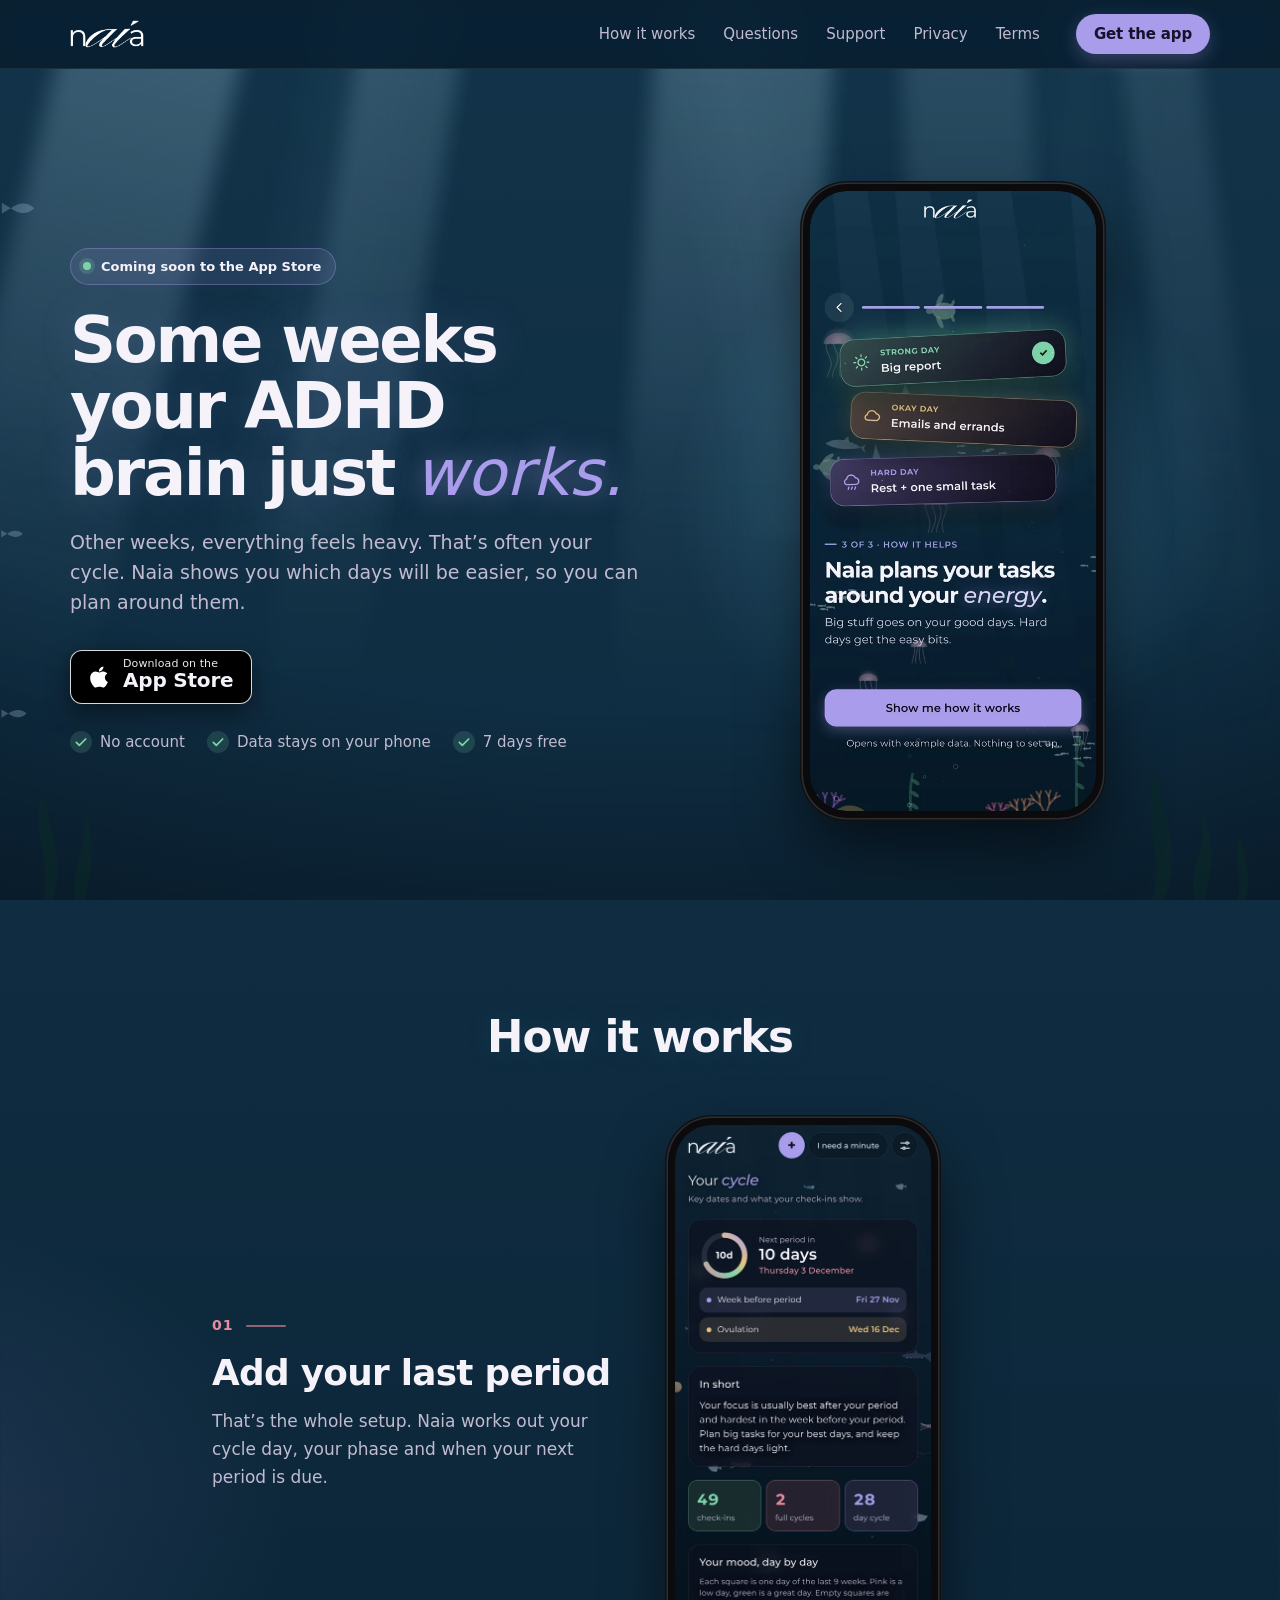
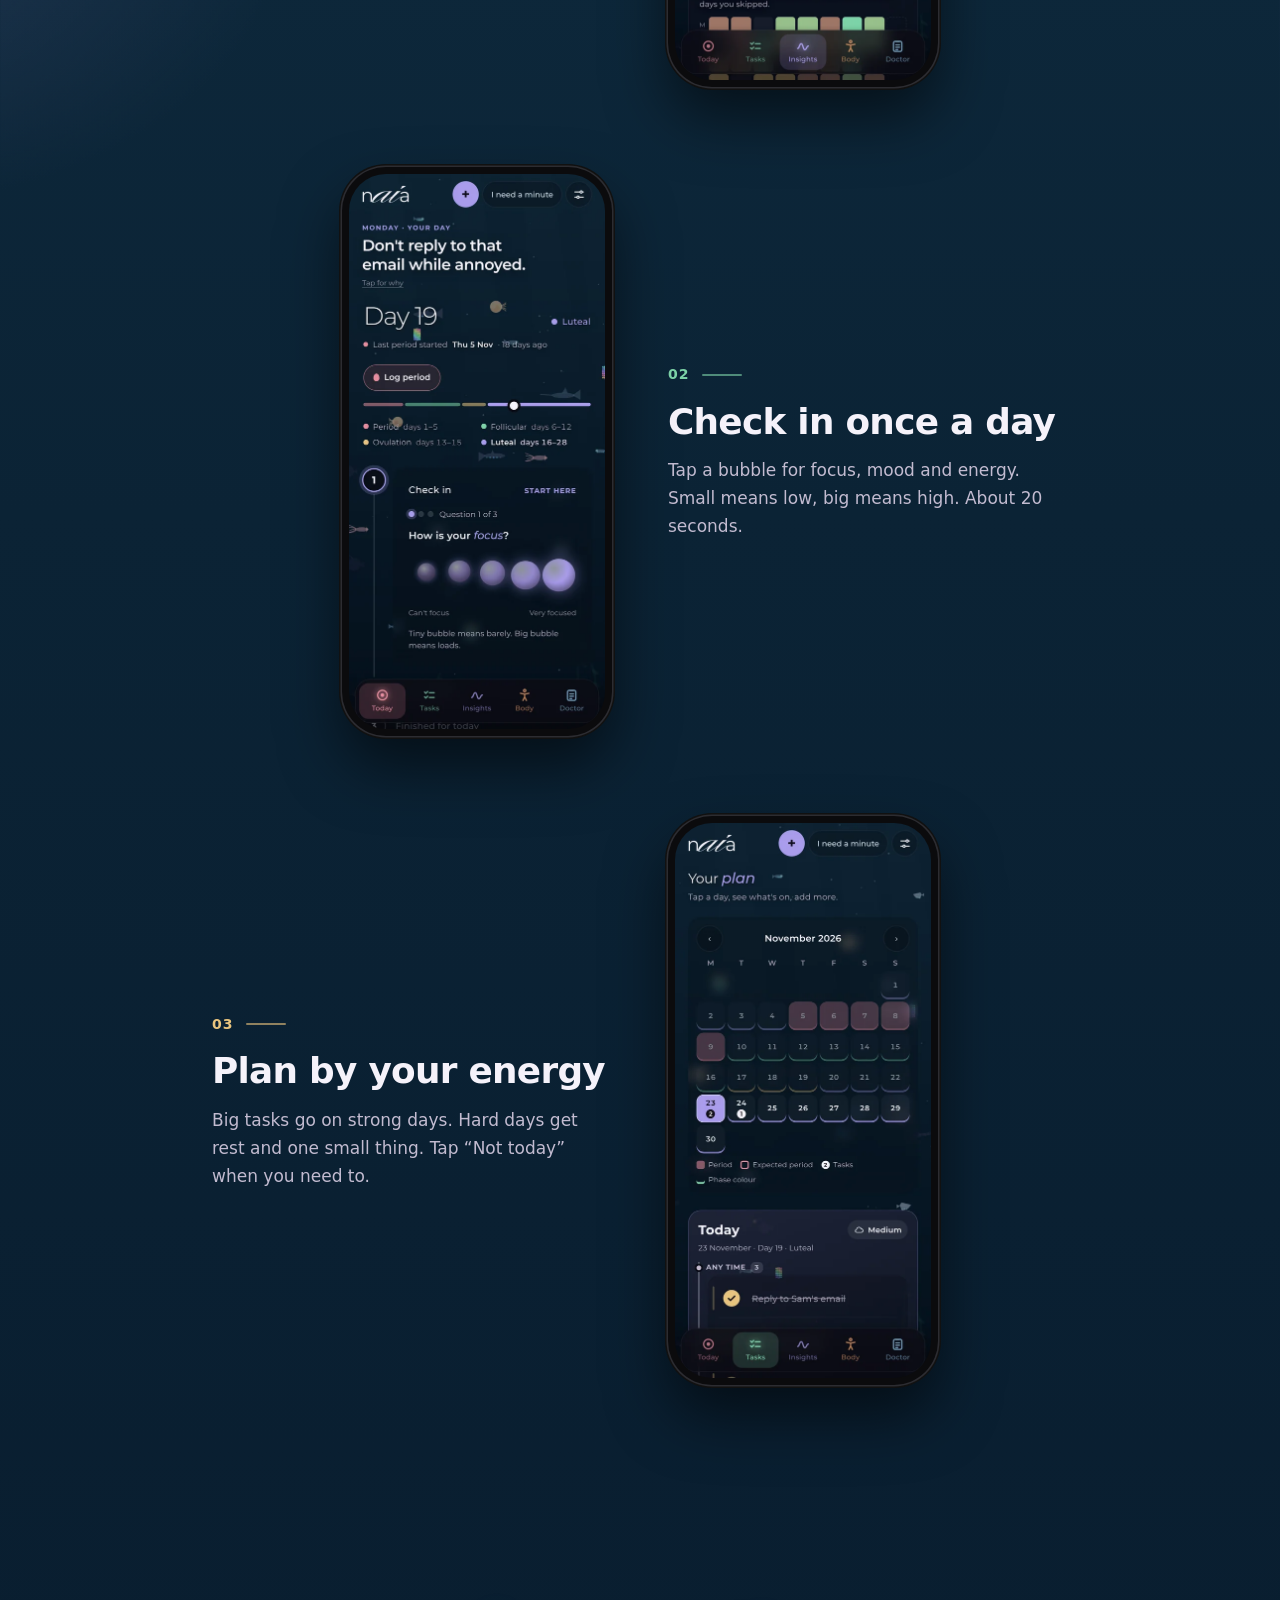
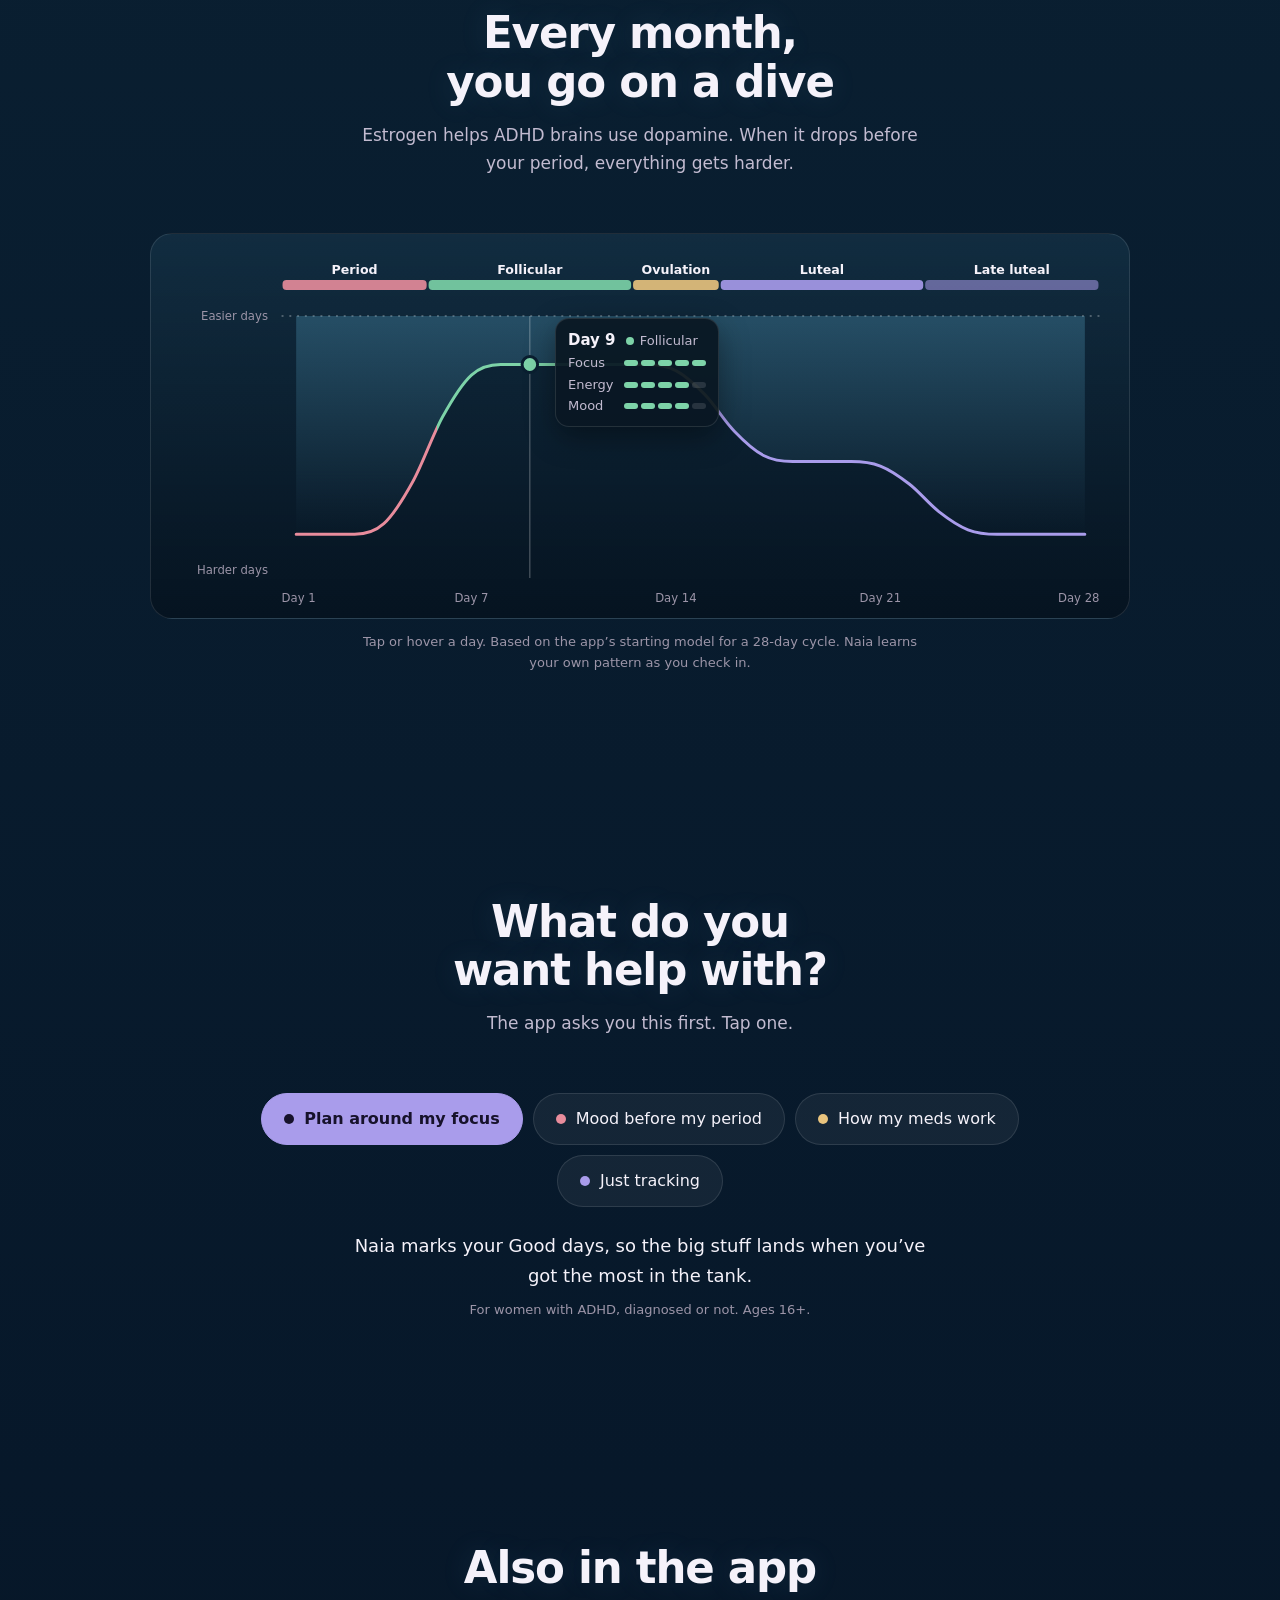
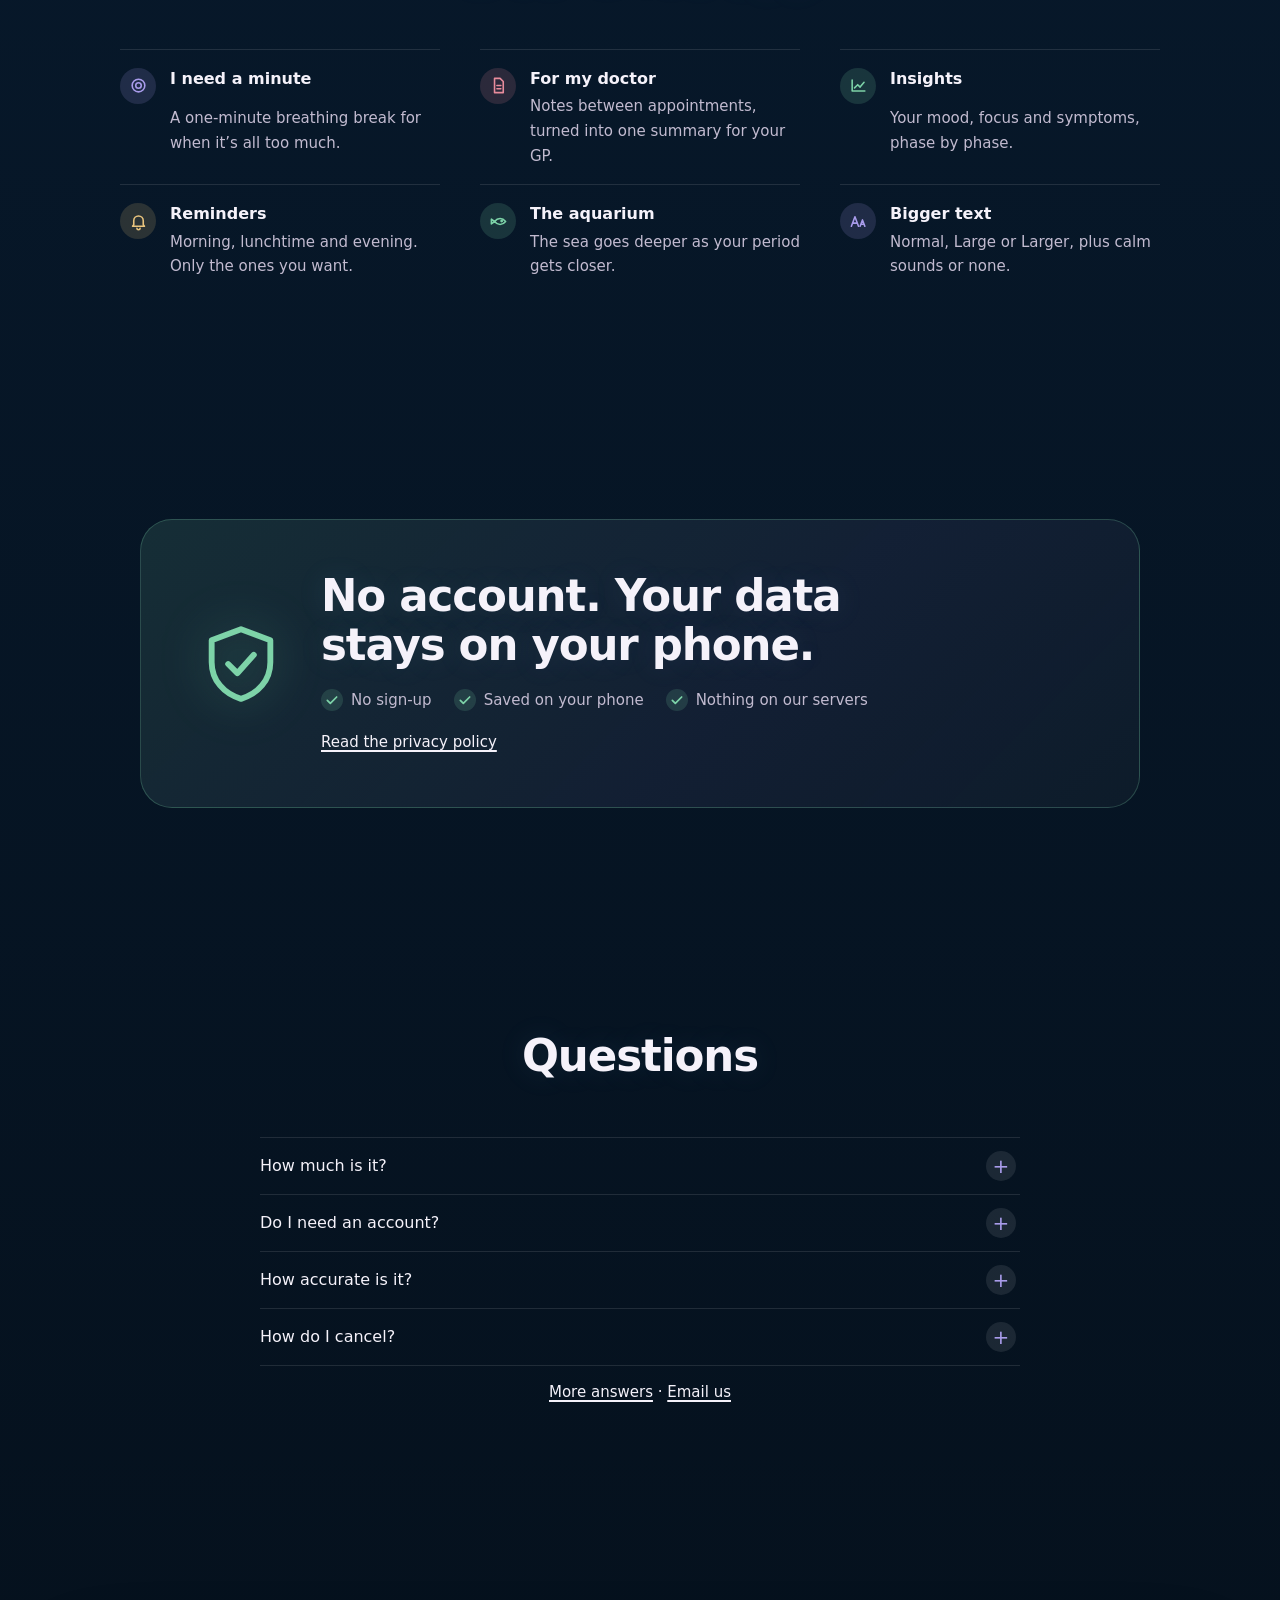
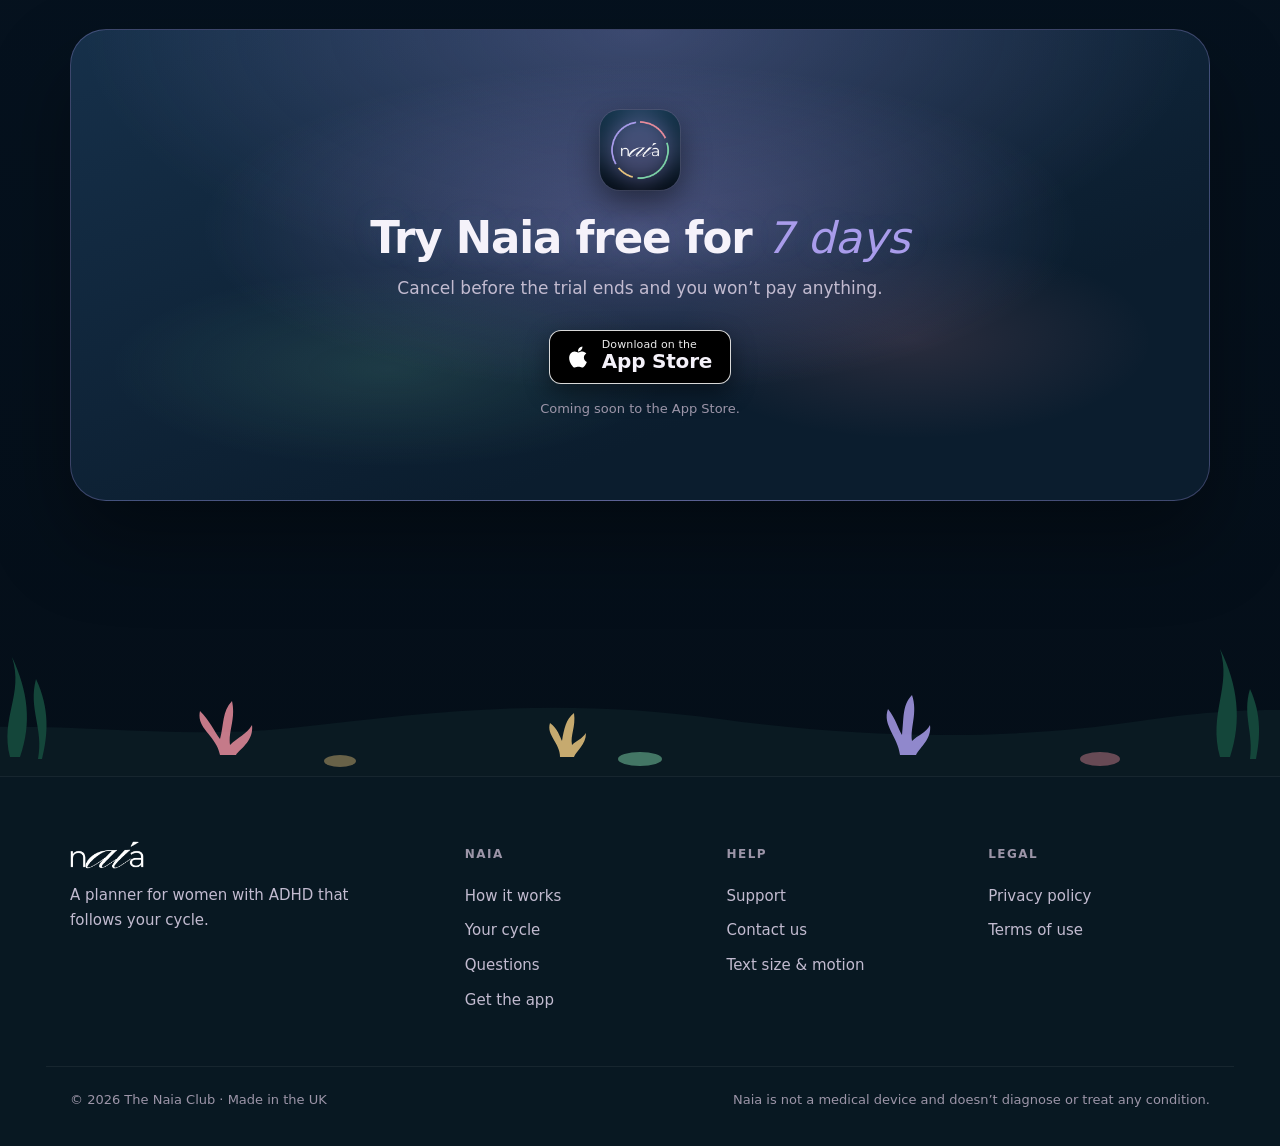
==== commit 239da4e5: "Redesign: app-landing layout, alternating features, proper header, menu and footer Co-Authored-By: C" ====
--- a/index.html
+++ b/index.html
@@ -26,22 +26,21 @@
 <div class="sea" aria-hidden="true"><div class="rays"></div>
 <svg class="weed" viewBox="0 0 1200 160" preserveAspectRatio="none"><g fill="#0B2A26"><path d="M40 160c10-40-14-70 0-110 6 40 22 70 10 110z"/><path d="M70 160c-6-30 18-60 6-100 16 34 10 70 4 100z"/><path d="M1080 160c12-46-12-80 4-130 8 50 24 84 8 130z"/><path d="M1120 160c-8-34 16-56 4-92 18 30 12 64 6 92z"/><path d="M1160 160c6-24-6-40 2-64 8 26 10 44 6 64z"/></g></svg>
 </div>
-<header class="site"><div class="wrap">
+<header class="site"><div class="wrap nav2">
   <a class="brand" href="index.html" aria-label="Naia home"><img class="logo" src="logo.png" width="510" height="193" alt=""></a>
-  <nav class="main" aria-label="Main"><a class="pill" href="index.html" aria-current="page">Home</a><a class="pill" href="support/index.html">Support</a><a class="pill" href="privacy/index.html">Privacy</a><a class="pill" href="terms/index.html">Terms</a></nav>
-  <div class="tools"><button class="pill" id="settingsBtn" type="button" aria-expanded="false" aria-controls="settings" aria-label="Text size and motion settings"><svg viewBox="0 0 24 24" fill="none" stroke="currentColor" stroke-width="2" stroke-linecap="round" aria-hidden="true"><path d="M4 7h10M18 7h2M4 17h4M12 17h8"/><circle cx="16" cy="7" r="2"/><circle cx="10" cy="17" r="2"/></svg><span>Text &amp; motion</span></button></div>
-  <div class="panel" id="settings" hidden>
-    <div class="row"><h2>Text size</h2><div class="seg" role="group"><button type="button" data-set="size" data-val="normal" aria-pressed="false">Normal</button><button type="button" data-set="size" data-val="large" aria-pressed="false">Large</button><button type="button" data-set="size" data-val="larger" aria-pressed="false">Larger</button></div></div>
-    <div class="row"><h2>Background</h2><div class="seg" role="group"><button type="button" data-set="motion" data-val="moving" aria-pressed="false">Moving</button><button type="button" data-set="motion" data-val="still" aria-pressed="false">Still</button><button type="button" data-set="motion" data-val="off" aria-pressed="false">Off</button></div></div>
-  </div>
-</div><div class="progress" aria-hidden="true"><i id="prog"></i></div></header>
+  <nav class="main" aria-label="Main"><a href="index.html#features">How it works</a><a href="index.html#faq">Questions</a><a href="support/index.html">Support</a><a href="privacy/index.html">Privacy</a><a href="terms/index.html">Terms</a></nav>
+  <a class="btn navbtn" href="index.html#download">Get the app</a>
+  <button class="menubtn" id="menuBtn" type="button" aria-expanded="false" aria-controls="mnav" aria-label="Menu"><svg viewBox="0 0 24 24" fill="none" stroke="currentColor" stroke-width="2" stroke-linecap="round" aria-hidden="true"><path d="M4 7h16M4 12h16M4 17h16"/></svg></button>
+</div>
+<div class="mnav" id="mnav" hidden><div class="wrap"><a href="index.html#features">How it works</a><a href="index.html#faq">Questions</a><a href="support/index.html">Support</a><a href="privacy/index.html">Privacy</a><a href="terms/index.html">Terms</a><button type="button" class="opensettings">Text size &amp; motion</button></div></div>
+</header>
 <main id="main">
-<section class="hero epic cine"><div class="beams" aria-hidden="true"><i></i><i></i><i></i><i></i><i></i></div><div class="wrap">
+<section class="hero epic cine v3"><div class="beams" aria-hidden="true"><i></i><i></i><i></i><i></i><i></i></div><div class="wrap">
  <div class="htext">
-  <p class="kicker">A planner for women with ADHD</p>
+  <p class="badge"><i aria-hidden="true"></i>Coming soon to the App Store</p>
   <h1 class="words"><span>Some</span> <span>weeks</span> <span>your</span> <span>ADHD</span> <span>brain</span> <span>just</span> <span class="script">works.</span></h1>
-  <p class="lead">Other weeks, everything feels heavy. That’s often your cycle. Naia shows you which days will be easier.</p>
-  <div class="stores">
+  <p class="lead">Other weeks, everything feels heavy. That’s often your cycle. Naia shows you which days will be easier, so you can plan around them.</p>
+  <div class="hcta"><div class="stores">
   <button type="button" class="store" data-store="App Store" aria-haspopup="dialog"><svg viewBox="0 0 24 24" fill="currentColor" aria-hidden="true"><path d="M17.05 20.28c-.98.95-2.05.8-3.08.35-1.09-.46-2.09-.48-3.24 0-1.44.62-2.2.44-3.06-.35C2.79 15.25 3.51 7.59 9.05 7.31c1.35.07 2.29.74 3.08.8 1.18-.24 2.31-.93 3.57-.84 1.51.12 2.65.72 3.4 1.8-3.12 1.87-2.38 5.98.48 7.13-.57 1.5-1.31 2.99-2.54 4.09zM12.03 7.25c-.15-2.23 1.66-4.07 3.74-4.25.29 2.58-2.34 4.5-3.74 4.25z"/></svg><span><small>Download on the</small><b>App Store</b></span></button>
 </div>
 <div class="storepop" role="status" hidden>
@@ -49,25 +48,33 @@
   <p class="sp-s">Coming soon to the UK.</p>
   <a class="btn sp-b" href="mailto:info.thenaiaclub@icloud.com?subject=Tell%20me%20when%20Naia%20launches&amp;body=Hi%2C%20please%20let%20me%20know%20when%20Naia%20is%20out.">Tell me when it’s live</a>
 </div>
-<p class="note soon">Coming soon to the App Store.</p>
+<p class="note soon">Coming soon to the App Store.</p></div>
+  <ul class="proof"><li><svg viewBox="0 0 24 24" fill="none" stroke="currentColor" stroke-width="2.6" stroke-linecap="round" stroke-linejoin="round" aria-hidden="true"><path d="M5 12.5l4.5 4.5L19 7.5"/></svg>No account</li><li><svg viewBox="0 0 24 24" fill="none" stroke="currentColor" stroke-width="2.6" stroke-linecap="round" stroke-linejoin="round" aria-hidden="true"><path d="M5 12.5l4.5 4.5L19 7.5"/></svg>Data stays on your phone</li><li><svg viewBox="0 0 24 24" fill="none" stroke="currentColor" stroke-width="2.6" stroke-linecap="round" stroke-linejoin="round" aria-hidden="true"><path d="M5 12.5l4.5 4.5L19 7.5"/></svg>7 days free</li></ul>
  </div>
  <div class="shot float"><span class="glow" aria-hidden="true"></span>
   <img class="phone" src="img/app-plan.webp" width="516" height="1119" alt="Naia app: a Strong day with a big report, an Okay day with emails, and a Hard day with rest and one small task">
  </div>
 </div></section>
 
-<section class="band"><div class="wrap">
- <h2 class="center">How it works</h2>
- <ol class="trio reveal">
-  <li style="--c:var(--men)"><span class="big">1</span><h3>Add your last period</h3><p>That’s the whole setup.</p><img class="phone" src="img/app-insights.webp" width="516" height="1119" alt="Naia app: Your cycle screen showing next period in 10 days" loading="lazy"></li>
-  <li style="--c:var(--fol)" class="mid"><span class="big">2</span><h3>Check in daily</h3><p>3 taps. About 20 seconds.</p><img class="phone" src="img/app-today.webp" width="516" height="1119" alt="Naia app: Today screen with the focus check-in bubbles" loading="lazy"></li>
-  <li style="--c:var(--ovu)"><span class="big">3</span><h3>Plan by energy</h3><p>Big tasks go on good days.</p><img class="phone" src="img/app-tasks.webp" width="516" height="1119" alt="Naia app: Your plan screen with a month calendar and today’s tasks" loading="lazy"></li>
- </ol>
+<section class="band" id="features"><div class="wrap">
+ <div class="sechead"><h2>How it works</h2></div>
+
+ <div class="feat reveal" style="--c:var(--men)">
+  <div class="ftext"><span class="fnum">01</span><h3>Add your last period</h3><p>That’s the whole setup. Naia works out your cycle day, your phase and when your next period is due.</p></div>
+  <div class="fimg"><img class="phone" src="img/app-insights.webp" width="516" height="1119" alt="Naia app: Your cycle screen showing next period in 10 days" loading="lazy"></div>
+ </div>
+ <div class="feat rev reveal" style="--c:var(--fol)">
+  <div class="ftext"><span class="fnum">02</span><h3>Check in once a day</h3><p>Tap a bubble for focus, mood and energy. Small means low, big means high. About 20 seconds.</p></div>
+  <div class="fimg"><img class="phone" src="img/app-today.webp" width="516" height="1119" alt="Naia app: Today screen with the focus check-in bubbles" loading="lazy"></div>
+ </div>
+ <div class="feat reveal" style="--c:var(--ovu)">
+  <div class="ftext"><span class="fnum">03</span><h3>Plan by your energy</h3><p>Big tasks go on strong days. Hard days get rest and one small thing. Tap “Not today” when you need to.</p></div>
+  <div class="fimg"><img class="phone" src="img/app-tasks.webp" width="516" height="1119" alt="Naia app: Your plan screen with a month calendar and today’s tasks" loading="lazy"></div>
+ </div>
 </div></section>
 
 <section class="band" id="cycle"><div class="wrap">
- <h2 class="center">Every month, you go on a dive</h2>
- <p class="center sub">Estrogen helps ADHD brains use dopamine. When it drops before your period, everything gets harder.</p>
+ <div class="sechead"><h2>Every month, you go on a dive</h2><p class="sub">Estrogen helps ADHD brains use dopamine. When it drops before your period, everything gets harder.</p></div>
  <figure class="dive reveal" id="dive">
   <div class="divebox">
    <svg class="divechart" viewBox="0 0 840 360" preserveAspectRatio="none" role="img" aria-labelledby="diveTitle diveDesc">
@@ -81,8 +88,7 @@
 </div></section>
 
 <section class="band"><div class="wrap narrow">
- <h2 class="center">What do you want help with?</h2>
- <p class="center sub">The app asks you this first. Tap one.</p>
+ <div class="sechead"><h2>What do you want help with?</h2><p class="sub">The app asks you this first. Tap one.</p></div>
  <div class="goals reveal" role="group" aria-label="What do you want help with?">
   <button type="button" class="goal" aria-pressed="true" data-g="0" style="--c:var(--fol)">Plan around my focus</button>
   <button type="button" class="goal" aria-pressed="false" data-g="1" style="--c:var(--men)">Mood before my period</button>
@@ -93,8 +99,8 @@
  <p class="note center">For women with ADHD, diagnosed or not. Ages 16+.</p>
 </div></section>
 
-<section class="band"><div class="wrap narrow">
- <h2 class="center">Also in the app</h2>
+<section class="band"><div class="wrap">
+ <div class="sechead"><h2>Also in the app</h2></div>
  <dl class="rows reveal">
   <div style="--c:var(--lut)"><span class="ri"><svg viewBox="0 0 24 24" fill="none" stroke="currentColor" stroke-width="2" stroke-linecap="round" aria-hidden="true"><circle cx="12" cy="12" r="8"/><circle cx="12" cy="12" r="3.5"/></svg></span><dt>I need a minute</dt><dd>A one-minute breathing break for when it’s all too much.</dd></div>
   <div style="--c:var(--men)"><span class="ri"><svg viewBox="0 0 24 24" fill="none" stroke="currentColor" stroke-width="2" stroke-linecap="round" stroke-linejoin="round" aria-hidden="true"><path d="M7 3h7l4 4v14H7z"/><path d="M10 12h5M10 16h5"/></svg></span><dt>For my doctor</dt><dd>Notes between appointments, turned into one summary for your GP.</dd></div>
@@ -105,14 +111,17 @@
  </dl>
 </div></section>
 
-<section class="band privacy-band"><div class="wrap narrow">
- <h2 class="center">No account.<br>Your data stays on your phone.</h2>
- <p class="checks center"><span>No sign-up</span><span>Saved on your phone</span><span>Nothing on our servers</span></p>
- <p class="center"><a href="privacy/index.html">Read the privacy policy</a></p>
+<section class="band"><div class="wrap">
+ <div class="pcard reveal">
+  <svg class="pshield" viewBox="0 0 24 24" fill="none" stroke="currentColor" stroke-width="1.6" stroke-linejoin="round" aria-hidden="true"><path d="M12 2.5l8 3v6c0 5-3.4 8.6-8 10-4.6-1.4-8-5-8-10v-6z"/><path d="M8.5 12l2.5 2.5 4.5-5" stroke-linecap="round"/></svg>
+  <div><h2>No account. Your data stays on your phone.</h2>
+  <ul class="proof"><li><svg viewBox="0 0 24 24" fill="none" stroke="currentColor" stroke-width="2.6" stroke-linecap="round" stroke-linejoin="round" aria-hidden="true"><path d="M5 12.5l4.5 4.5L19 7.5"/></svg>No sign-up</li><li><svg viewBox="0 0 24 24" fill="none" stroke="currentColor" stroke-width="2.6" stroke-linecap="round" stroke-linejoin="round" aria-hidden="true"><path d="M5 12.5l4.5 4.5L19 7.5"/></svg>Saved on your phone</li><li><svg viewBox="0 0 24 24" fill="none" stroke="currentColor" stroke-width="2.6" stroke-linecap="round" stroke-linejoin="round" aria-hidden="true"><path d="M5 12.5l4.5 4.5L19 7.5"/></svg>Nothing on our servers</li></ul>
+  <p><a href="privacy/index.html">Read the privacy policy</a></p></div>
+ </div>
 </div></section>
 
-<section class="band"><div class="wrap narrow">
- <h2 class="center">Questions</h2>
+<section class="band" id="faq"><div class="wrap narrow">
+ <div class="sechead"><h2>Questions</h2></div>
  <div class="qfaq">
   <details><summary>How much is it?</summary><div class="a"><p>The first 7 days are free. Then monthly or yearly. You’ll see the price before you start, and you won’t be charged during the trial.</p></div></details>
   <details><summary>Do I need an account?</summary><div class="a"><p>Nope. No sign-up, no email, no password.</p></div></details>
@@ -122,10 +131,12 @@
  <p class="center" style="margin-top:14px"><a href="support/index.html">More answers</a> · <a href="mailto:info.thenaiaclub@icloud.com">Email us</a></p>
 </div></section>
 
-<section class="band finale"><div class="caustic" aria-hidden="true"></div><div class="wrap reveal">
- <h2>Try it free for <span class="script">7 days</span></h2>
- <p class="sub">Cancel before the trial ends and you won’t pay anything.</p>
- <div class="stores">
+<section class="band" id="download"><div class="wrap">
+ <div class="ctacard reveal"><div class="caustic" aria-hidden="true"></div>
+  <img class="cicon" src="img/app-icon.png" width="80" height="80" alt="">
+  <h2>Try Naia free for <span class="script">7 days</span></h2>
+  <p class="sub">Cancel before the trial ends and you won’t pay anything.</p>
+  <div class="stores">
   <button type="button" class="store" data-store="App Store" aria-haspopup="dialog"><svg viewBox="0 0 24 24" fill="currentColor" aria-hidden="true"><path d="M17.05 20.28c-.98.95-2.05.8-3.08.35-1.09-.46-2.09-.48-3.24 0-1.44.62-2.2.44-3.06-.35C2.79 15.25 3.51 7.59 9.05 7.31c1.35.07 2.29.74 3.08.8 1.18-.24 2.31-.93 3.57-.84 1.51.12 2.65.72 3.4 1.8-3.12 1.87-2.38 5.98.48 7.13-.57 1.5-1.31 2.99-2.54 4.09zM12.03 7.25c-.15-2.23 1.66-4.07 3.74-4.25.29 2.58-2.34 4.5-3.74 4.25z"/></svg><span><small>Download on the</small><b>App Store</b></span></button>
 </div>
 <div class="storepop" role="status" hidden>
@@ -134,7 +145,7 @@
   <a class="btn sp-b" href="mailto:info.thenaiaclub@icloud.com?subject=Tell%20me%20when%20Naia%20launches&amp;body=Hi%2C%20please%20let%20me%20know%20when%20Naia%20is%20out.">Tell me when it’s live</a>
 </div>
 <p class="note soon">Coming soon to the App Store.</p>
- <p class="note" style="margin-top:18px">Naia is not a medical device and doesn’t diagnose or treat any condition.</p>
+ </div>
 </div></section><script src="home.js" defer></script>
 </main>
 <svg class="seabed" viewBox="0 0 1440 140" preserveAspectRatio="xMidYMax slice" aria-hidden="true">
@@ -145,9 +156,17 @@
  <path d="M640 120c0-14-14-22-10-34 8 6 10 14 12 18 2-12 4-22 12-28 2 14-4 22-2 32 4-4 10-6 14-12 0 12-10 18-12 24z" fill="#E9C47E"/>
  <ellipse cx="720" cy="122" rx="22" ry="7" fill="#7DD3A8" opacity=".6"/><ellipse cx="420" cy="124" rx="16" ry="6" fill="#E9C47E" opacity=".5"/><ellipse cx="1180" cy="122" rx="20" ry="7" fill="#E88C9C" opacity=".5"/></g>
 </svg>
-<footer class="site"><div class="wrap">
-  <div><img class="logo" src="logo.png" width="510" height="193" alt="Naia"><span class="note">Made in the UK · © 2026 The Naia Club</span></div>
-  <nav aria-label="Footer"><a href="support/index.html">Support</a><a href="privacy/index.html">Privacy policy</a><a href="terms/index.html">Terms of use</a><a href="mailto:info.thenaiaclub@icloud.com">Contact</a></nav>
-</div></footer>
+<footer class="site"><div class="wrap fgrid">
+  <div class="fbrand"><img class="logo" src="logo.png" width="510" height="193" alt="Naia"><p>A planner for women with ADHD that follows your cycle.</p></div>
+  <div class="fcol"><h3>Naia</h3><a href="index.html#features">How it works</a><a href="index.html#cycle">Your cycle</a><a href="index.html#faq">Questions</a><a href="index.html#download">Get the app</a></div>
+  <div class="fcol"><h3>Help</h3><a href="support/index.html">Support</a><a href="mailto:info.thenaiaclub@icloud.com">Contact us</a><button type="button" id="settingsBtn" aria-expanded="false" aria-controls="settings">Text size &amp; motion</button></div>
+  <div class="fcol"><h3>Legal</h3><a href="privacy/index.html">Privacy policy</a><a href="terms/index.html">Terms of use</a></div>
+</div>
+<div class="wrap fbottom"><span>© 2026 The Naia Club · Made in the UK</span><span>Naia is not a medical device and doesn’t diagnose or treat any condition.</span></div>
+<div class="panel sheet" id="settings" hidden role="dialog" aria-label="Text size and motion">
+  <div class="row"><h2>Text size</h2><div class="seg" role="group"><button type="button" data-set="size" data-val="normal" aria-pressed="false">Normal</button><button type="button" data-set="size" data-val="large" aria-pressed="false">Large</button><button type="button" data-set="size" data-val="larger" aria-pressed="false">Larger</button></div></div>
+  <div class="row"><h2>Background</h2><div class="seg" role="group"><button type="button" data-set="motion" data-val="moving" aria-pressed="false">Moving</button><button type="button" data-set="motion" data-val="still" aria-pressed="false">Still</button><button type="button" data-set="motion" data-val="off" aria-pressed="false">Off</button></div></div>
+</div>
+</footer>
 </body>
 </html>
--- a/style.css
+++ b/style.css
@@ -805,3 +805,170 @@
 .rows dt,.rows dd{grid-column:2}
 .rows div:nth-child(5) .ri svg{transform:scaleX(-1)}
 @media (max-width:560px){.stores .store:only-child{flex:0 0 auto;width:auto;padding:0 22px 0 16px}}
+
+/* ================= PHONE POLISH ================= */
+/* real phone frame around every app screenshot */
+img.phone{box-sizing:border-box;padding:7px;background:#0b0b0d;border-radius:44px;box-shadow:0 0 0 1.5px #2c2c31,0 0 0 3px #111,0 30px 60px rgba(0,0,0,.55)!important;filter:none!important}
+.trio img.phone{border-radius:36px;padding:6px}
+/* light beams fade out instead of ending in a hard line */
+.beams{-webkit-mask-image:linear-gradient(#000 45%,transparent 92%);mask-image:linear-gradient(#000 45%,transparent 92%)}
+.cine::after{display:none}
+@media (max-width:560px){
+  /* compact header: Text & motion becomes an icon */
+  .tools .pill span{display:none}
+  .tools .pill{width:40px;min-height:40px;padding:0;justify-content:center}
+  header.site .wrap{padding-top:8px;padding-bottom:10px;row-gap:8px}
+  .hero .shot{margin-top:36px}
+  .hero .phone{max-width:min(230px,62vw)}
+  .hero .glow{width:140%}
+  .trio .phone{max-width:200px}
+}
+
+/* ===================================================================
+   V3 · PROFESSIONAL LAYOUT SYSTEM (overrides everything above)
+   one container, one spacing scale, one type scale
+   =================================================================== */
+:root{--maxw:1140px;--gut:24px;--sec:112px}
+@media (max-width:860px){:root{--sec:72px}}
+@media (max-width:560px){:root{--gut:20px;--sec:60px}}
+.wrap{max-width:calc(var(--maxw) + 2*var(--gut));padding-left:max(var(--gut),env(safe-area-inset-left));padding-right:max(var(--gut),env(safe-area-inset-right))}
+.wrap.narrow{max-width:calc(760px + 2*var(--gut))}
+section.band{padding:var(--sec) 0}
+
+/* ---------- header ---------- */
+header.site{position:sticky;top:0;z-index:30;background:rgba(9,26,40,.72);backdrop-filter:saturate(1.4) blur(16px);-webkit-backdrop-filter:saturate(1.4) blur(16px);border-bottom:1px solid rgba(255,255,255,.07)}
+header.site .wrap.nav2{display:flex;align-items:center;gap:32px;min-height:68px;padding-top:0;padding-bottom:0;flex-wrap:nowrap}
+header.site .brand{margin-right:0;min-height:0}
+header.site .logo{height:28px}
+nav.main{display:flex!important;gap:28px;margin-left:auto;margin-right:4px;overflow:visible;width:auto;order:0;padding:0}
+nav.main a{color:var(--muted);text-decoration:none;font-size:.9375rem;font-weight:500;padding:6px 0;position:relative;white-space:nowrap}
+nav.main a:hover{color:var(--ink)}
+nav.main a[aria-current="page"]{color:var(--ink)}
+nav.main a[aria-current="page"]::after{content:"";position:absolute;left:0;right:0;bottom:-4px;height:2px;border-radius:2px;background:var(--lut)}
+.btn.navbtn{min-height:40px;padding:0 18px;font-size:.9375rem;box-shadow:0 6px 18px rgba(169,156,235,.28)}
+.menubtn{display:none;width:42px;height:42px;border-radius:12px;border:1px solid var(--line);background:var(--glass);color:var(--ink);cursor:pointer;place-items:center;padding:0}
+.menubtn svg{width:22px;height:22px}
+.mnav{border-top:1px solid rgba(255,255,255,.07);background:rgba(9,26,40,.97)}
+.mnav .wrap{display:flex;flex-direction:column;padding-top:8px;padding-bottom:20px}
+.mnav a,.mnav button{display:block;text-align:left;padding:14px 2px;font:inherit;font-size:1.0625rem;font-weight:500;color:var(--ink);text-decoration:none;border:0;border-bottom:1px solid var(--line);background:none;cursor:pointer}
+.mnav button{color:var(--muted);border-bottom:0}
+.mnav a[aria-current="page"]{color:var(--lut)}
+@media (max-width:860px){
+  nav.main{display:none!important}
+  .menubtn{display:grid}
+  header.site .wrap.nav2{gap:10px;min-height:60px}
+  .btn.navbtn{margin-left:auto;min-height:38px;padding:0 14px;font-size:.875rem}
+  header.site{position:sticky}
+}
+@media (min-width:861px){.mnav{display:none!important}}
+
+/* ---------- hero ---------- */
+.hero.v3{padding:72px 0 40px;min-height:0}
+@media (min-width:861px){.hero.v3{min-height:calc(100svh - 68px);display:flex;align-items:center}}
+.hero.v3 .wrap{display:grid;grid-template-columns:1.05fr .95fr;gap:56px;align-items:center;width:100%}
+.badge{display:inline-flex;align-items:center;gap:10px;padding:7px 14px 7px 12px;border-radius:999px;background:rgba(169,156,235,.12);border:1px solid rgba(169,156,235,.35);color:var(--ink);font-size:.8125rem;font-weight:600;margin:0 0 22px}
+.badge i{width:8px;height:8px;border-radius:50%;background:var(--fol);box-shadow:0 0 0 4px rgba(125,211,168,.2)}
+.hero.v3 h1{font-size:clamp(2.5rem,5vw,4.1rem);line-height:1.04;letter-spacing:-.035em;margin:0 0 20px;font-weight:700}
+.hero.v3 .lead{font-size:1.1875rem;line-height:1.6;color:var(--muted);max-width:30em;margin:0 0 32px}
+.hero.v3 .soon{display:none}
+.hcta .stores{margin:0}
+.proof{list-style:none;display:flex;flex-wrap:wrap;gap:10px 22px;margin:26px 0 0;padding:0;color:var(--muted);font-size:.9375rem;font-weight:500}
+.proof li{display:inline-flex;align-items:center;gap:8px;max-width:none}
+.proof svg{width:16px;height:16px;padding:3px;border-radius:50%;background:rgba(125,211,168,.16);color:var(--fol);box-sizing:content-box}
+.hero.v3 .shot .phone{max-width:300px;width:100%}
+@media (max-width:860px){
+  .hero.v3{padding:40px 0 8px}
+  .hero.v3 .wrap{grid-template-columns:1fr;gap:44px}
+  .hero.v3 .htext{text-align:center}
+  .hero.v3 .lead{margin-left:auto;margin-right:auto}
+  .hero.v3 .stores{justify-content:center}
+  .proof{justify-content:center}
+  .hero.v3 .shot .phone{max-width:min(250px,66vw)}
+}
+@media (max-width:560px){
+  .hero.v3 h1{font-size:2.15rem;letter-spacing:-.03em}
+  .hero.v3 .lead{font-size:1rem;margin-bottom:26px}
+  .badge{margin-bottom:18px}
+  .proof{gap:8px 16px;font-size:.8125rem}
+}
+
+/* ---------- section heads ---------- */
+.sechead{text-align:center;max-width:680px;margin:0 auto 56px}
+.sechead h2,.pcard h2,.ctacard h2{font-size:clamp(1.85rem,3.4vw,2.75rem);line-height:1.12;letter-spacing:-.025em;font-weight:700;margin:0}
+.sechead .sub{margin:14px auto 0;font-size:1.0625rem;color:var(--muted);max-width:34em}
+@media (max-width:560px){.sechead{margin-bottom:36px}.sechead h2,.pcard h2,.ctacard h2{font-size:1.65rem}.sechead .sub{font-size:.9375rem}}
+
+/* ---------- features: alternating rows ---------- */
+.feat{display:grid;grid-template-columns:1fr 1fr;gap:80px;align-items:center;max-width:980px;margin:0 auto}
+.feat+.feat{margin-top:104px}
+.feat.rev .ftext{order:2}
+.fnum{display:inline-flex;align-items:center;gap:12px;font-size:.875rem;font-weight:700;letter-spacing:.08em;color:var(--c)}
+.fnum::after{content:"";width:40px;height:2px;border-radius:2px;background:var(--c);opacity:.6}
+.ftext h3{font-size:clamp(1.6rem,2.8vw,2.25rem);line-height:1.15;letter-spacing:-.02em;font-weight:700;margin:14px 0 14px}
+.ftext p{font-size:1.0625rem;line-height:1.65;color:var(--muted);max-width:26em}
+.fimg{position:relative;display:grid;place-items:center}
+.fimg::before{content:"";position:absolute;width:min(420px,95%);aspect-ratio:1;border-radius:50%;background:radial-gradient(circle,color-mix(in srgb,var(--c) 30%,transparent),transparent 68%);filter:blur(8px)}
+.fimg .phone{position:relative;max-width:270px;width:100%}
+@media (max-width:860px){
+  .feat{grid-template-columns:1fr;gap:32px;text-align:center}
+  .feat.rev .ftext{order:0}
+  .ftext p{margin:0 auto}
+  .feat+.feat{margin-top:72px}
+  .fimg .phone{max-width:min(230px,62vw)}
+}
+@media (max-width:560px){.ftext h3{font-size:1.4rem;margin:10px 0}.ftext p{font-size:.9375rem}.feat+.feat{margin-top:60px}}
+
+/* ---------- dive ---------- */
+#dive{max-width:980px;margin:0 auto}
+
+/* ---------- also in the app: 3 columns ---------- */
+.rows{grid-template-columns:repeat(3,1fr);column-gap:40px;max-width:1040px;margin:0 auto}
+@media (max-width:960px){.rows{grid-template-columns:1fr 1fr}}
+@media (max-width:640px){.rows{grid-template-columns:1fr}}
+
+/* ---------- privacy card ---------- */
+.pcard{display:grid;grid-template-columns:auto 1fr;gap:36px;align-items:center;max-width:1000px;margin:0 auto;padding:52px 56px;border-radius:32px;background:linear-gradient(135deg,rgba(125,211,168,.13),rgba(169,156,235,.08) 60%,rgba(255,255,255,.03));border:1px solid rgba(125,211,168,.25)}
+.pshield{width:88px;height:88px;color:var(--fol);filter:drop-shadow(0 0 24px rgba(125,211,168,.35))}
+.pcard .proof{margin:18px 0 18px;justify-content:flex-start}
+.pcard p{margin:0}
+@media (max-width:860px){.pcard{grid-template-columns:1fr;text-align:center;padding:40px 24px;gap:20px}.pshield{margin:0 auto;width:64px;height:64px}.pcard .proof{justify-content:center}}
+
+/* ---------- final CTA ---------- */
+.ctacard{position:relative;overflow:hidden;text-align:center;padding:80px 24px;border-radius:36px;background:radial-gradient(ellipse 70% 80% at 50% 0%,rgba(169,156,235,.28),transparent 70%),linear-gradient(160deg,#16304a,#0b1d2e 70%);border:1px solid rgba(169,156,235,.3);box-shadow:0 40px 80px rgba(0,0,0,.35)}
+.ctacard>*{position:relative}
+.ctacard .caustic{position:absolute}
+.cicon{width:80px;height:80px;border-radius:20px;margin:0 auto 24px;display:block;box-shadow:0 12px 30px rgba(0,0,0,.45),0 0 0 1px rgba(255,255,255,.1)}
+.ctacard .sub{margin:12px auto 28px;color:var(--muted);font-size:1.0625rem}
+.ctacard .stores{justify-content:center}
+.ctacard .soon{text-align:center;margin-top:14px}
+.ctacard .storepop{margin-left:auto;margin-right:auto}
+@media (max-width:560px){.ctacard{padding:56px 20px;border-radius:28px}.cicon{width:64px;height:64px;border-radius:16px}}
+
+/* ---------- footer ---------- */
+.seabed{margin-top:24px}
+footer.site{padding:0;margin:0;background:#081822;border-top:1px solid rgba(255,255,255,.06)}
+footer.site .wrap.fgrid{display:grid;grid-template-columns:1.6fr 1fr 1fr 1fr;gap:40px;padding-top:64px;padding-bottom:48px;align-items:start;justify-content:stretch}
+.fbrand .logo{height:28px;margin-bottom:14px}
+.fbrand p{color:var(--muted);font-size:.9375rem;max-width:22em}
+.fcol h3{font-size:.75rem;font-weight:700;letter-spacing:.12em;text-transform:uppercase;color:var(--dim);margin:4px 0 14px}
+.fcol a,.fcol button{display:block;padding:5px 0;color:var(--muted);text-decoration:none;font:inherit;font-size:.9375rem;background:none;border:0;cursor:pointer;text-align:left}
+.fcol a:hover,.fcol button:hover{color:var(--ink)}
+footer.site .wrap.fbottom{display:flex;justify-content:space-between;gap:12px 24px;flex-wrap:wrap;padding-top:22px;padding-bottom:max(36px,calc(env(safe-area-inset-bottom) + 20px));border-top:1px solid rgba(255,255,255,.06);color:var(--dim);font-size:.8125rem}
+@media (max-width:860px){footer.site .wrap.fgrid{grid-template-columns:1fr 1fr;gap:32px 24px;padding-top:48px}.fbrand{grid-column:1/-1}}
+@media (max-width:420px){footer.site .wrap.fgrid{grid-template-columns:1fr 1fr}.fcol:last-child{grid-column:auto}}
+.panel.sheet{position:fixed;left:50%;bottom:max(16px,env(safe-area-inset-bottom));top:auto;right:auto;transform:translateX(-50%);width:min(380px,calc(100vw - 32px));z-index:60}
+
+/* inner pages keep their look but share the container */
+.page .wrap{max-width:calc(800px + 2*var(--gut))}
+@media (min-width:861px){
+  .feat{max-width:920px;gap:56px;grid-template-columns:1fr 1fr}
+  .feat .fimg{justify-self:start}
+  .feat.rev .fimg{justify-self:end}
+  .feat .ftext{justify-self:end;max-width:400px}
+  .feat.rev .ftext{justify-self:start}
+  .feat+.feat{margin-top:80px}
+}
+.ctacard .soon,.ctacard p{margin-left:auto;margin-right:auto}
+.mnav .wrap{align-items:stretch;text-align:left}
+.mnav a,.mnav button{width:100%;text-align:left!important;max-width:none}
+.panel.sheet{box-shadow:0 -10px 60px rgba(0,0,0,.6),0 0 0 1px rgba(255,255,255,.08)}
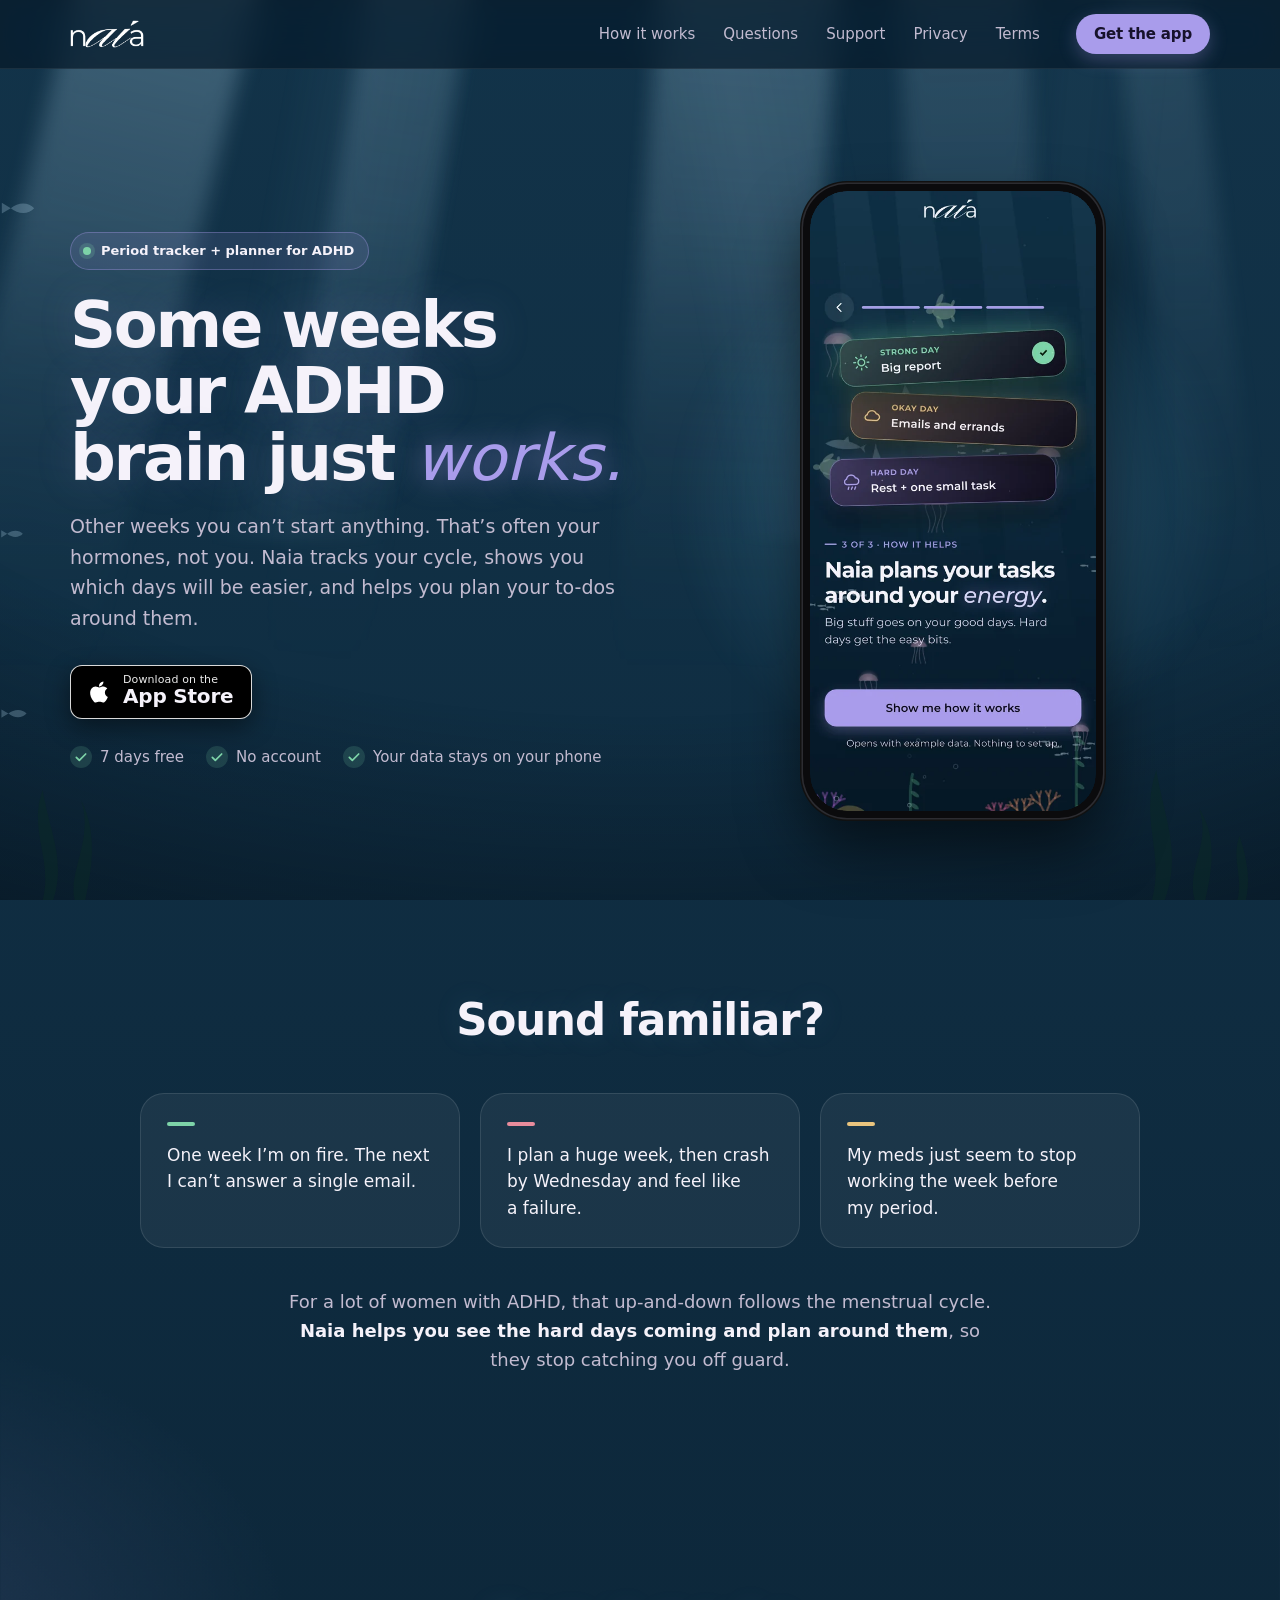
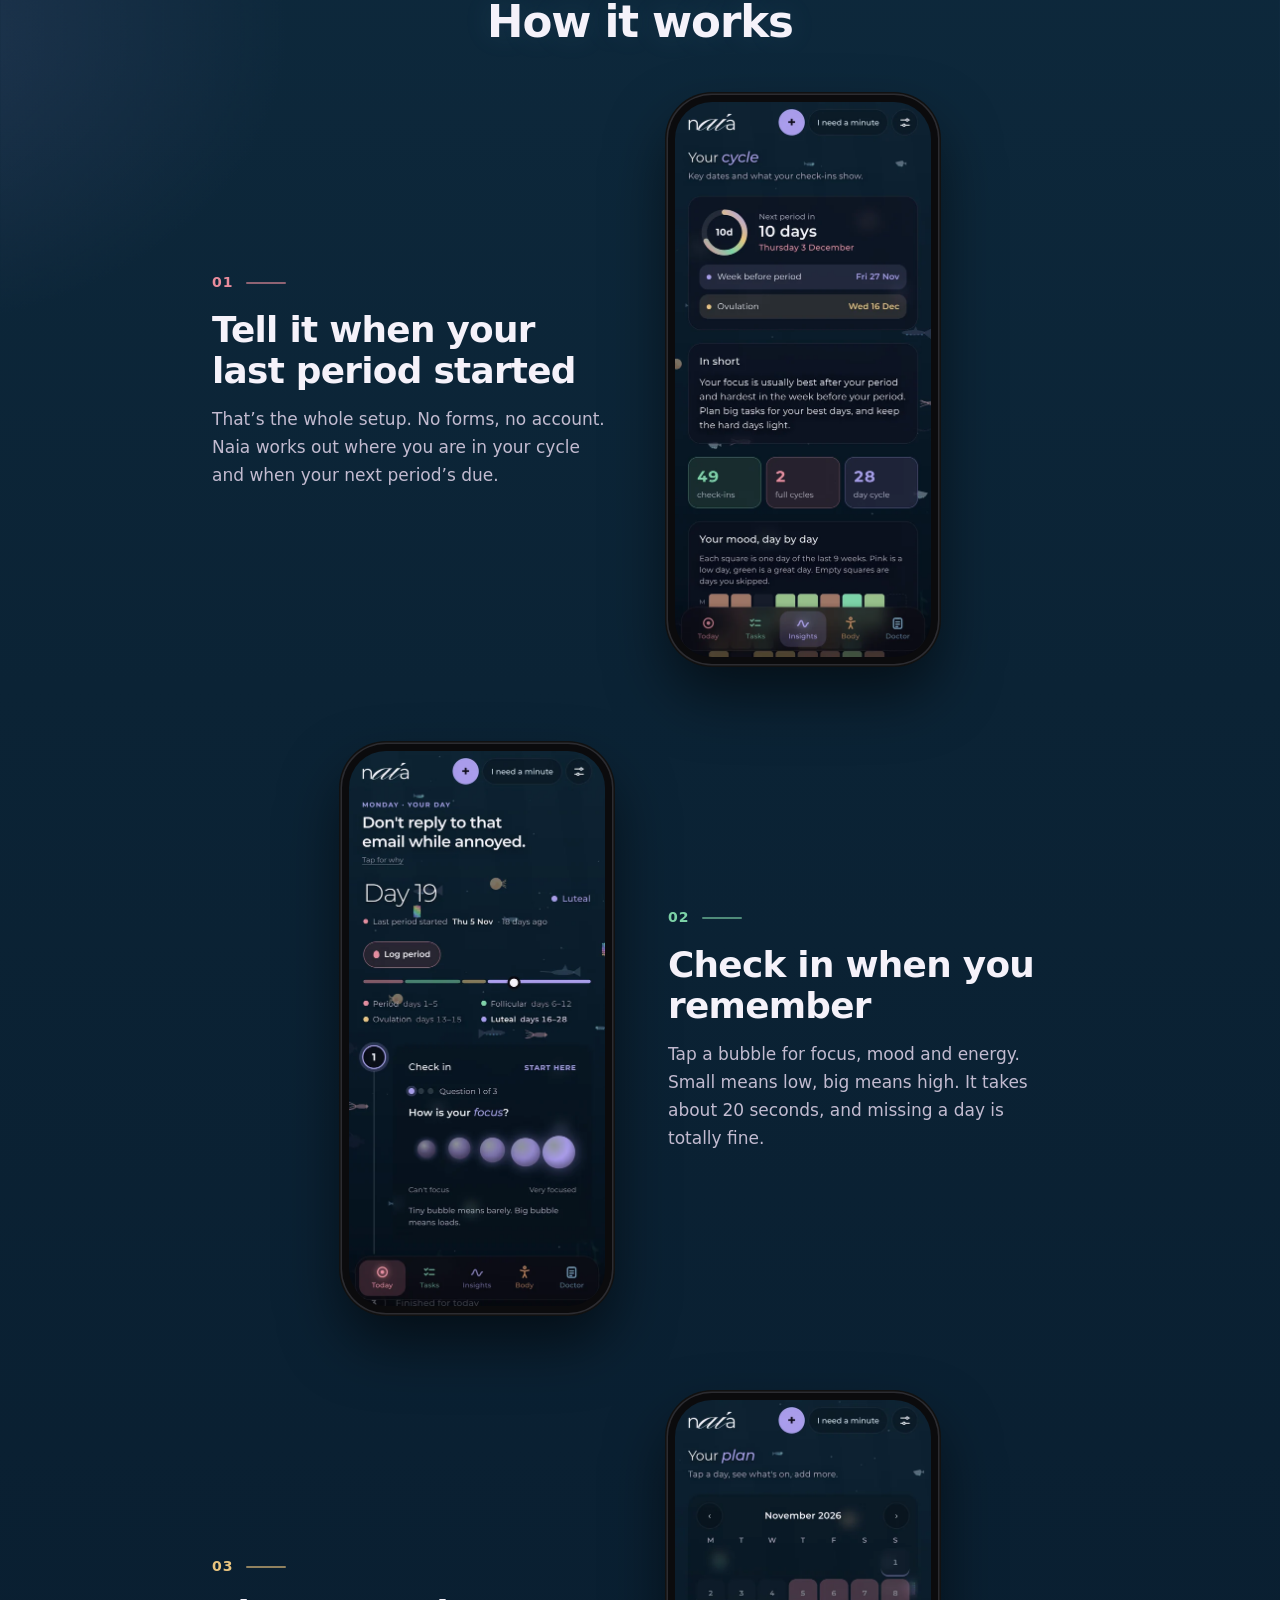
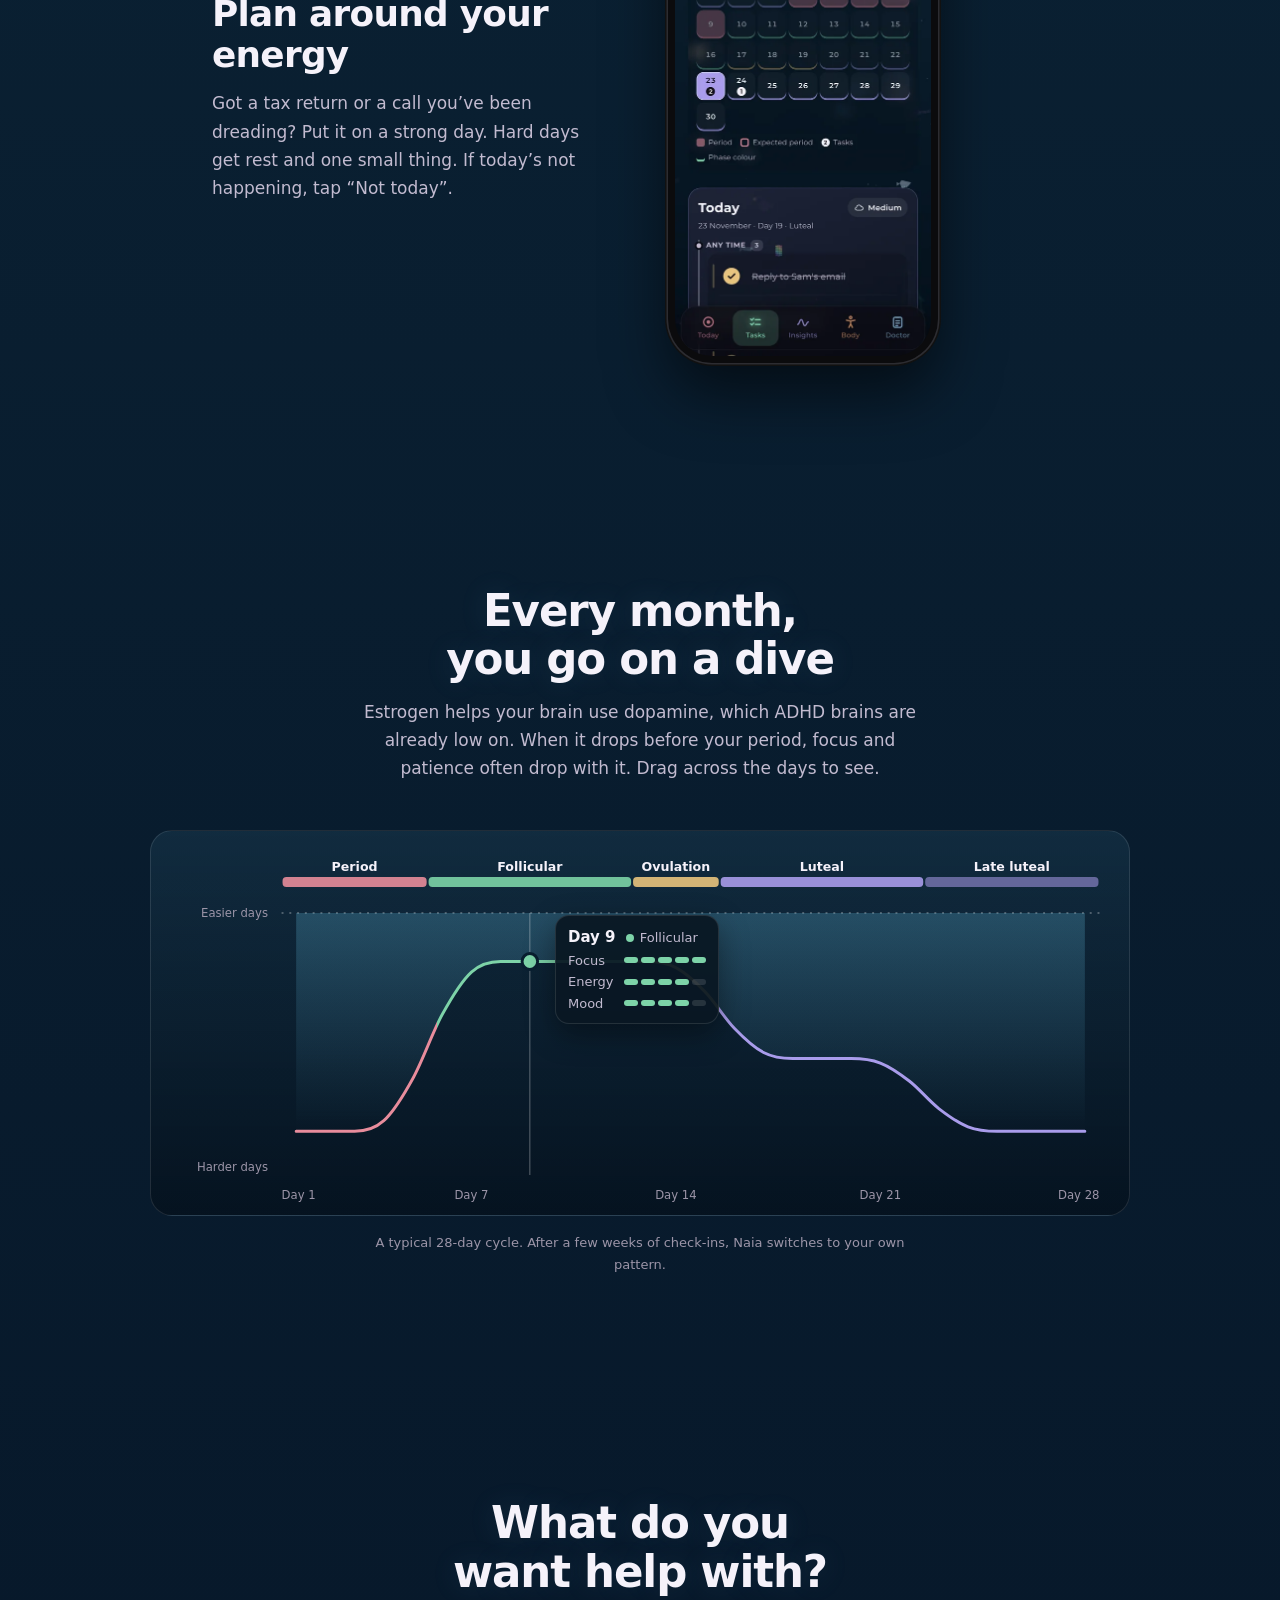
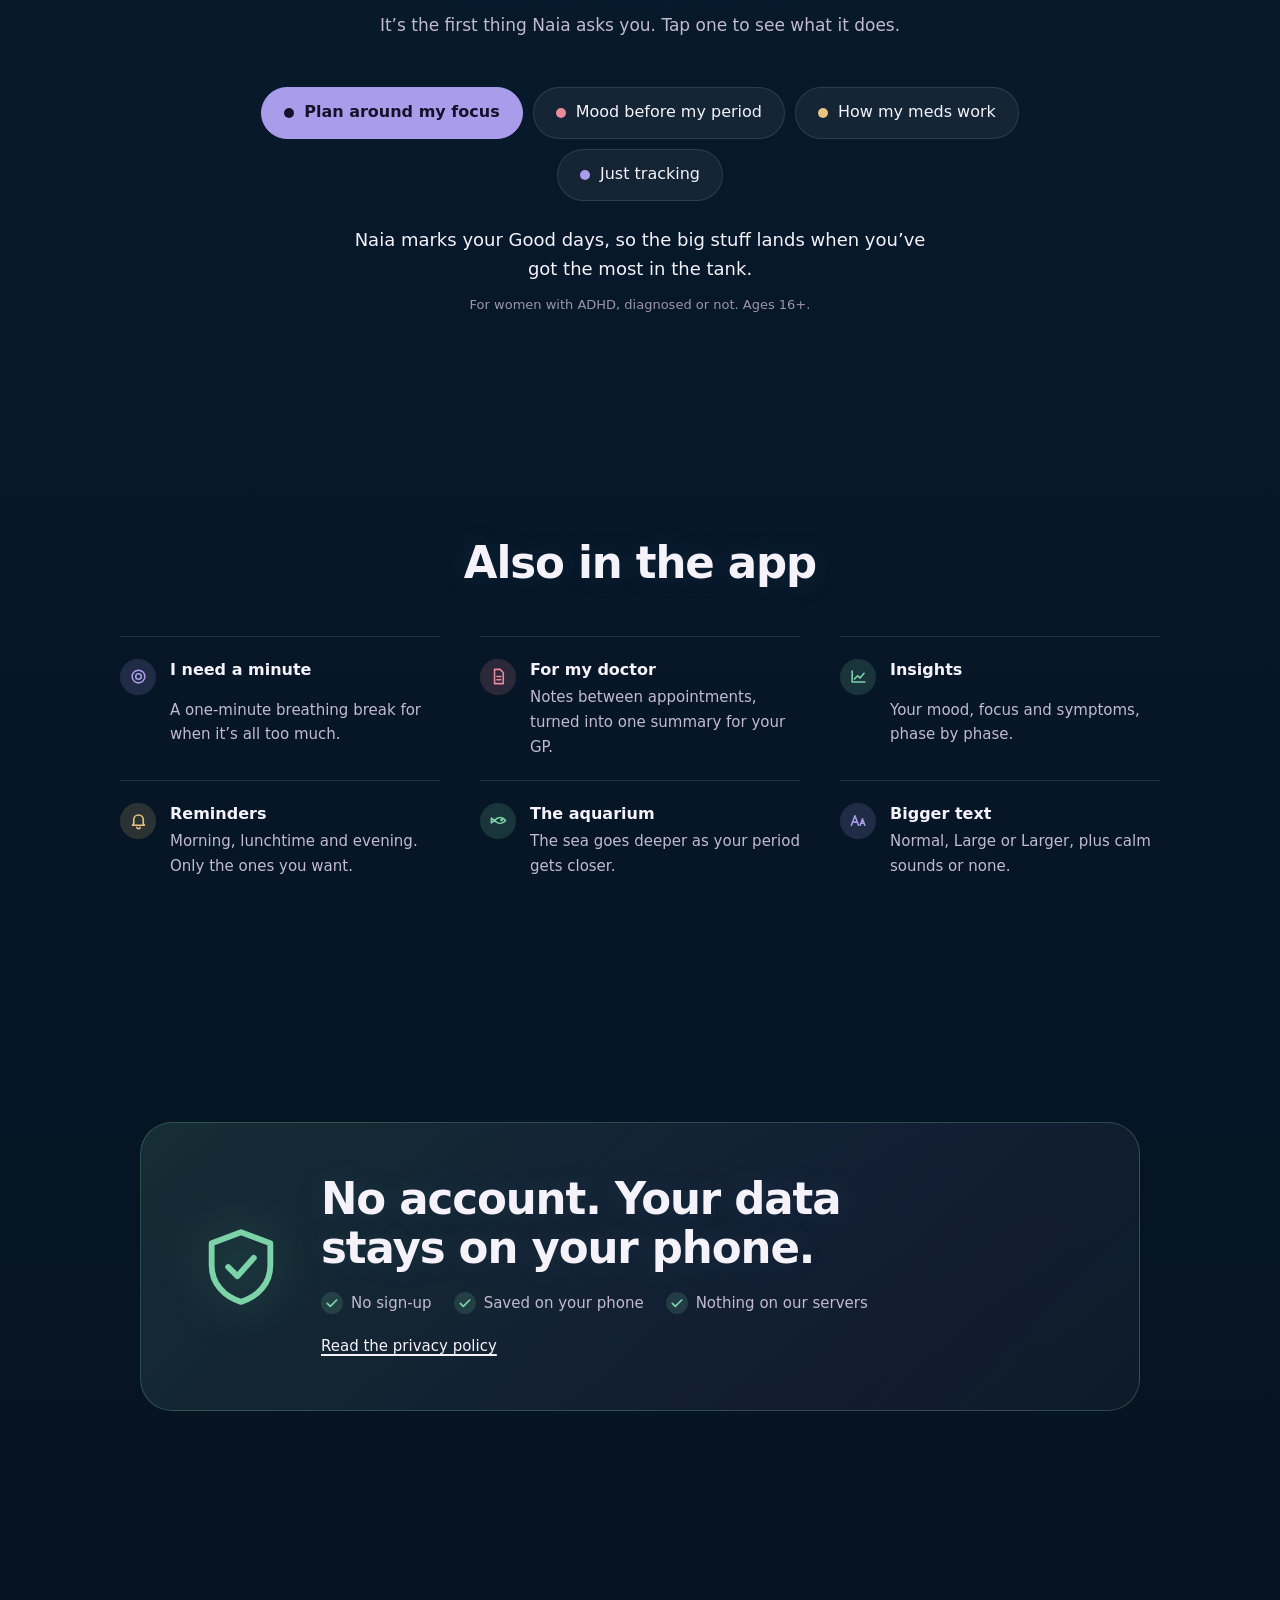
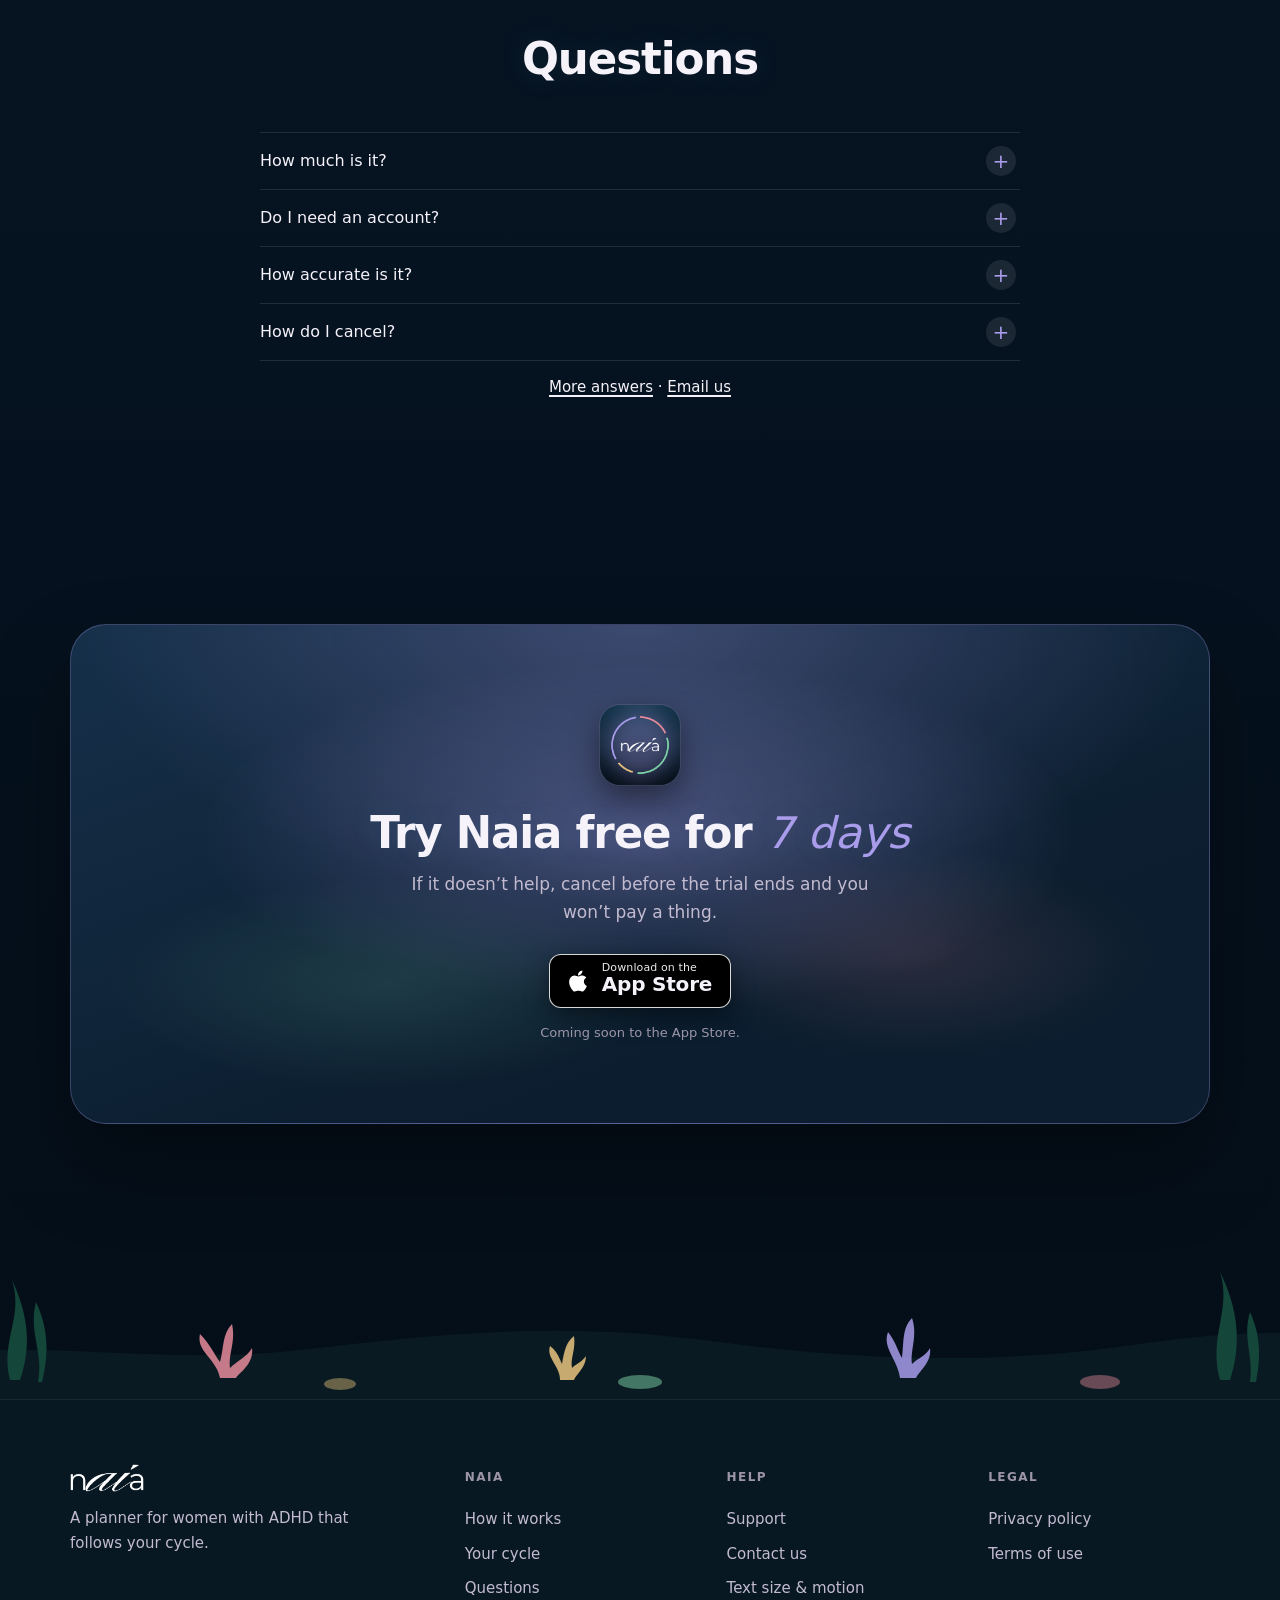
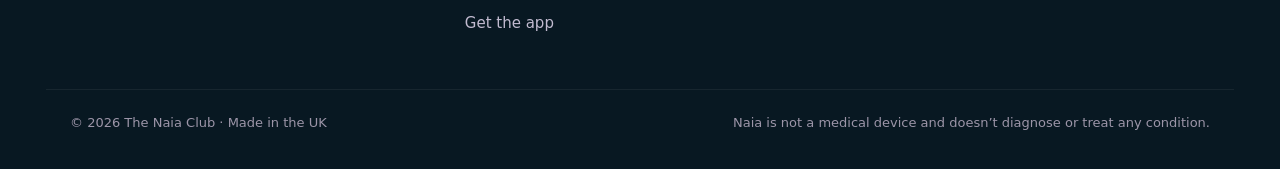
==== commit d33d6c48: "Clearer what Naia is, Sound familiar section, warmer copy, spacing pass Co-Authored-By: Claude Opus " ====
--- a/index.html
+++ b/index.html
@@ -37,9 +37,9 @@
 <main id="main">
 <section class="hero epic cine v3"><div class="beams" aria-hidden="true"><i></i><i></i><i></i><i></i><i></i></div><div class="wrap">
  <div class="htext">
-  <p class="badge"><i aria-hidden="true"></i>Coming soon to the App Store</p>
+  <p class="badge"><i aria-hidden="true"></i>Period tracker + planner for ADHD</p>
   <h1 class="words"><span>Some</span> <span>weeks</span> <span>your</span> <span>ADHD</span> <span>brain</span> <span>just</span> <span class="script">works.</span></h1>
-  <p class="lead">Other weeks, everything feels heavy. That’s often your cycle. Naia shows you which days will be easier, so you can plan around them.</p>
+  <p class="lead">Other weeks you can’t start anything. That’s often your hormones, not you. Naia tracks your cycle, shows you which days will be easier, and helps you plan your to-dos around them.</p>
   <div class="hcta"><div class="stores">
   <button type="button" class="store" data-store="App Store" aria-haspopup="dialog"><svg viewBox="0 0 24 24" fill="currentColor" aria-hidden="true"><path d="M17.05 20.28c-.98.95-2.05.8-3.08.35-1.09-.46-2.09-.48-3.24 0-1.44.62-2.2.44-3.06-.35C2.79 15.25 3.51 7.59 9.05 7.31c1.35.07 2.29.74 3.08.8 1.18-.24 2.31-.93 3.57-.84 1.51.12 2.65.72 3.4 1.8-3.12 1.87-2.38 5.98.48 7.13-.57 1.5-1.31 2.99-2.54 4.09zM12.03 7.25c-.15-2.23 1.66-4.07 3.74-4.25.29 2.58-2.34 4.5-3.74 4.25z"/></svg><span><small>Download on the</small><b>App Store</b></span></button>
 </div>
@@ -49,32 +49,42 @@
   <a class="btn sp-b" href="mailto:info.thenaiaclub@icloud.com?subject=Tell%20me%20when%20Naia%20launches&amp;body=Hi%2C%20please%20let%20me%20know%20when%20Naia%20is%20out.">Tell me when it’s live</a>
 </div>
 <p class="note soon">Coming soon to the App Store.</p></div>
-  <ul class="proof"><li><svg viewBox="0 0 24 24" fill="none" stroke="currentColor" stroke-width="2.6" stroke-linecap="round" stroke-linejoin="round" aria-hidden="true"><path d="M5 12.5l4.5 4.5L19 7.5"/></svg>No account</li><li><svg viewBox="0 0 24 24" fill="none" stroke="currentColor" stroke-width="2.6" stroke-linecap="round" stroke-linejoin="round" aria-hidden="true"><path d="M5 12.5l4.5 4.5L19 7.5"/></svg>Data stays on your phone</li><li><svg viewBox="0 0 24 24" fill="none" stroke="currentColor" stroke-width="2.6" stroke-linecap="round" stroke-linejoin="round" aria-hidden="true"><path d="M5 12.5l4.5 4.5L19 7.5"/></svg>7 days free</li></ul>
+  <ul class="proof"><li><svg viewBox="0 0 24 24" fill="none" stroke="currentColor" stroke-width="2.6" stroke-linecap="round" stroke-linejoin="round" aria-hidden="true"><path d="M5 12.5l4.5 4.5L19 7.5"/></svg>7 days free</li><li><svg viewBox="0 0 24 24" fill="none" stroke="currentColor" stroke-width="2.6" stroke-linecap="round" stroke-linejoin="round" aria-hidden="true"><path d="M5 12.5l4.5 4.5L19 7.5"/></svg>No account</li><li><svg viewBox="0 0 24 24" fill="none" stroke="currentColor" stroke-width="2.6" stroke-linecap="round" stroke-linejoin="round" aria-hidden="true"><path d="M5 12.5l4.5 4.5L19 7.5"/></svg>Your data stays on your phone</li></ul>
  </div>
  <div class="shot float"><span class="glow" aria-hidden="true"></span>
   <img class="phone" src="img/app-plan.webp" width="516" height="1119" alt="Naia app: a Strong day with a big report, an Okay day with emails, and a Hard day with rest and one small task">
  </div>
 </div></section>
 
+<section class="band relate"><div class="wrap">
+ <div class="sechead"><h2>Sound familiar?</h2></div>
+ <ul class="relgrid">
+  <li style="--c:var(--fol)"><p>One week I’m on fire. The next I can’t answer a single email.</p></li>
+  <li style="--c:var(--men)"><p>I plan a huge week, then crash by Wednesday and feel like a failure.</p></li>
+  <li style="--c:var(--ovu)"><p>My meds just seem to stop working the week before my period.</p></li>
+ </ul>
+ <p class="relout">For a lot of women with ADHD, that up-and-down follows the menstrual cycle. <b>Naia helps you see the hard days coming and plan around them</b>, so they stop catching you off guard.</p>
+</div></section>
+
 <section class="band" id="features"><div class="wrap">
  <div class="sechead"><h2>How it works</h2></div>
 
  <div class="feat reveal" style="--c:var(--men)">
-  <div class="ftext"><span class="fnum">01</span><h3>Add your last period</h3><p>That’s the whole setup. Naia works out your cycle day, your phase and when your next period is due.</p></div>
+  <div class="ftext"><span class="fnum">01</span><h3>Tell it when your last period started</h3><p>That’s the whole setup. No forms, no account. Naia works out where you are in your cycle and when your next period’s due.</p></div>
   <div class="fimg"><img class="phone" src="img/app-insights.webp" width="516" height="1119" alt="Naia app: Your cycle screen showing next period in 10 days" loading="lazy"></div>
  </div>
  <div class="feat rev reveal" style="--c:var(--fol)">
-  <div class="ftext"><span class="fnum">02</span><h3>Check in once a day</h3><p>Tap a bubble for focus, mood and energy. Small means low, big means high. About 20 seconds.</p></div>
+  <div class="ftext"><span class="fnum">02</span><h3>Check in when you remember</h3><p>Tap a bubble for focus, mood and energy. Small means low, big means high. It takes about 20 seconds, and missing a day is totally fine.</p></div>
   <div class="fimg"><img class="phone" src="img/app-today.webp" width="516" height="1119" alt="Naia app: Today screen with the focus check-in bubbles" loading="lazy"></div>
  </div>
  <div class="feat reveal" style="--c:var(--ovu)">
-  <div class="ftext"><span class="fnum">03</span><h3>Plan by your energy</h3><p>Big tasks go on strong days. Hard days get rest and one small thing. Tap “Not today” when you need to.</p></div>
+  <div class="ftext"><span class="fnum">03</span><h3>Plan around your energy</h3><p>Got a tax return or a call you’ve been dreading? Put it on a strong day. Hard days get rest and one small thing. If today’s not happening, tap “Not today”.</p></div>
   <div class="fimg"><img class="phone" src="img/app-tasks.webp" width="516" height="1119" alt="Naia app: Your plan screen with a month calendar and today’s tasks" loading="lazy"></div>
  </div>
 </div></section>
 
 <section class="band" id="cycle"><div class="wrap">
- <div class="sechead"><h2>Every month, you go on a dive</h2><p class="sub">Estrogen helps ADHD brains use dopamine. When it drops before your period, everything gets harder.</p></div>
+ <div class="sechead"><h2>Every month, you go on a dive</h2><p class="sub">Estrogen helps your brain use dopamine, which ADHD brains are already low on. When it drops before your period, focus and patience often drop with it. Drag across the days to see.</p></div>
  <figure class="dive reveal" id="dive">
   <div class="divebox">
    <svg class="divechart" viewBox="0 0 840 360" preserveAspectRatio="none" role="img" aria-labelledby="diveTitle diveDesc">
@@ -83,12 +93,12 @@
    </svg>
    <div class="divetip" aria-live="polite"></div>
   </div>
-  <figcaption class="note center">Tap or hover a day. Based on the app’s starting model for a 28-day cycle. Naia learns your own pattern as you check in.</figcaption>
+  <figcaption class="note center">A typical 28-day cycle. After a few weeks of check-ins, Naia switches to your own pattern.</figcaption>
  </figure>
 </div></section>
 
 <section class="band"><div class="wrap narrow">
- <div class="sechead"><h2>What do you want help with?</h2><p class="sub">The app asks you this first. Tap one.</p></div>
+ <div class="sechead"><h2>What do you want help with?</h2><p class="sub">It’s the first thing Naia asks you. Tap one to see what it does.</p></div>
  <div class="goals reveal" role="group" aria-label="What do you want help with?">
   <button type="button" class="goal" aria-pressed="true" data-g="0" style="--c:var(--fol)">Plan around my focus</button>
   <button type="button" class="goal" aria-pressed="false" data-g="1" style="--c:var(--men)">Mood before my period</button>
@@ -135,7 +145,7 @@
  <div class="ctacard reveal"><div class="caustic" aria-hidden="true"></div>
   <img class="cicon" src="img/app-icon.png" width="80" height="80" alt="">
   <h2>Try Naia free for <span class="script">7 days</span></h2>
-  <p class="sub">Cancel before the trial ends and you won’t pay anything.</p>
+  <p class="sub">If it doesn’t help, cancel before the trial ends and you won’t pay a thing.</p>
   <div class="stores">
   <button type="button" class="store" data-store="App Store" aria-haspopup="dialog"><svg viewBox="0 0 24 24" fill="currentColor" aria-hidden="true"><path d="M17.05 20.28c-.98.95-2.05.8-3.08.35-1.09-.46-2.09-.48-3.24 0-1.44.62-2.2.44-3.06-.35C2.79 15.25 3.51 7.59 9.05 7.31c1.35.07 2.29.74 3.08.8 1.18-.24 2.31-.93 3.57-.84 1.51.12 2.65.72 3.4 1.8-3.12 1.87-2.38 5.98.48 7.13-.57 1.5-1.31 2.99-2.54 4.09zM12.03 7.25c-.15-2.23 1.66-4.07 3.74-4.25.29 2.58-2.34 4.5-3.74 4.25z"/></svg><span><small>Download on the</small><b>App Store</b></span></button>
 </div>
--- a/style.css
+++ b/style.css
@@ -972,3 +972,34 @@
 .mnav .wrap{align-items:stretch;text-align:left}
 .mnav a,.mnav button{width:100%;text-align:left!important;max-width:none}
 .panel.sheet{box-shadow:0 -10px 60px rgba(0,0,0,.6),0 0 0 1px rgba(255,255,255,.08)}
+
+/* ===== v4: "Sound familiar?" + spacing pass ===== */
+.relate{padding-top:calc(var(--sec)*.7)!important}
+.relgrid{list-style:none;margin:0 auto;padding:0;display:grid;grid-template-columns:repeat(3,1fr);gap:20px;max-width:1000px}
+.relgrid li{position:relative;max-width:none;padding:28px 26px 26px;border-radius:24px;background:var(--glass);border:1px solid var(--line);border-top:3px solid var(--c)}
+.relgrid li::before{content:"“";display:block;font-size:3rem;line-height:.6;font-weight:700;color:var(--c);margin-bottom:12px}
+.relgrid p{font-size:1.0625rem;line-height:1.55;color:var(--ink);font-weight:500;margin:0}
+.relout{max-width:40em;margin:40px auto 0;text-align:center;font-size:1.125rem;line-height:1.6;color:var(--muted)}
+.relout b{color:var(--ink)}
+@media (max-width:860px){.relgrid{grid-template-columns:1fr;max-width:520px;gap:14px}.relgrid li{padding:22px 22px 20px}.relout{margin-top:28px;font-size:1rem}}
+/* consistent rhythm: heading→content 48/32, text blocks 14 */
+.sechead{margin-bottom:48px}
+@media (max-width:560px){.sechead{margin-bottom:32px}}
+.hero.v3 .lead{max-width:32em}
+.ftext p,.relgrid p{text-wrap:pretty}
+.goalout{min-height:3.4em}
+.dive figcaption{margin-top:16px}
+.rows div{padding-top:20px;padding-bottom:20px}
+#faq .qfaq{margin-top:0}
+.ctacard .sub{max-width:28em}
+@media (max-width:860px){.hero.v3{padding-bottom:28px}}
+.relate{padding-top:calc(var(--sec)*.85)!important}
+/* no hard edge under the hero */
+.hero.v3{background:none}
+.hero.cine::before{content:"";position:absolute;left:0;right:0;bottom:0;height:160px;background:linear-gradient(transparent,var(--sea2));pointer-events:none;z-index:0}
+/* relatable lines, not testimonials: no quote marks */
+.relgrid li::before{content:"";width:28px;height:4px;border-radius:2px;background:var(--c);font-size:0;margin-bottom:16px}
+.relgrid li{border-top-width:1px;border-top-color:var(--line)}
+.beams{-webkit-mask-image:linear-gradient(#000 25%,transparent 78%);mask-image:linear-gradient(#000 25%,transparent 78%)}
+.hero.cine{overflow:visible}
+.hero.cine::before{display:none}
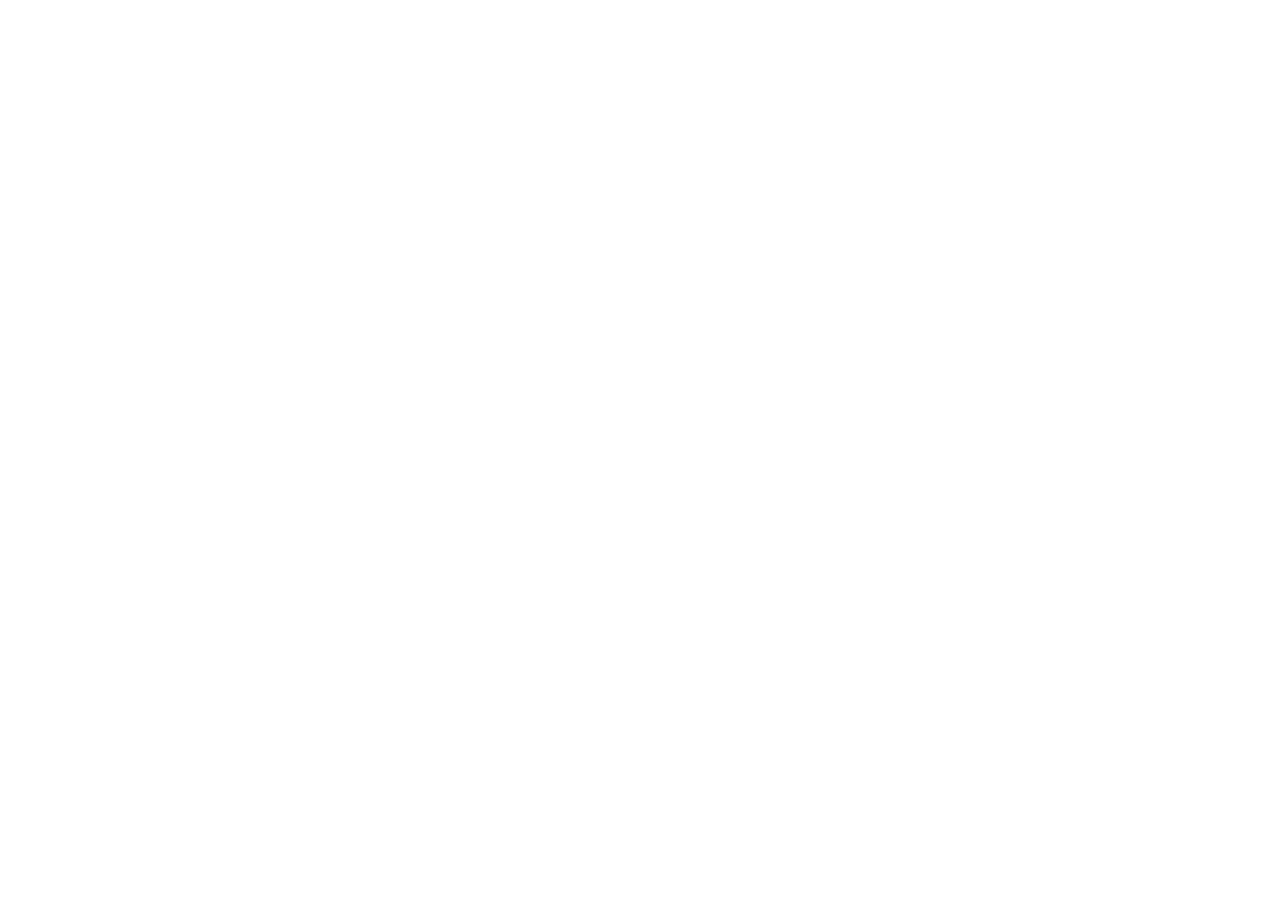
==== commit 4eb38dd7: "Redirect to thenaiaclub.github.io Co-Authored-By: Claude Opus 5.5 <noreply@anthropic.com> Claude-Ses" ====
--- a/index.html
+++ b/index.html
@@ -1,182 +1,5 @@
-<!doctype html>
-<html lang="en-GB" class="still">
-<head>
-<meta charset="utf-8">
-<meta name="viewport" content="width=device-width,initial-scale=1,viewport-fit=cover">
-<meta name="apple-mobile-web-app-title" content="Naia">
-<meta name="format-detection" content="telephone=no">
-<title>Naia: ADHD cycle planner</title>
-<meta name="description" content="Naia is a planner for women with ADHD that follows your cycle. No account, and your data stays on your phone.">
-<meta name="theme-color" content="#0A1F30">
-<link rel="icon" href="favicon.svg" type="image/svg+xml">
-<link rel="apple-touch-icon" href="apple-touch-icon.png">
-<meta property="og:type" content="website">
-<meta property="og:site_name" content="Naia">
-<meta property="og:title" content="Naia: ADHD cycle planner">
-<meta property="og:description" content="Naia is a planner for women with ADHD that follows your cycle. No account, and your data stays on your phone.">
-<meta property="og:image" content="og.png">
-<meta name="twitter:card" content="summary_large_image">
-<link rel="preload" href="fonts/montserrat.woff2" as="font" type="font/woff2" crossorigin>
-<link rel="stylesheet" href="fonts/fonts.css">
-<link rel="stylesheet" href="style.css">
-<script src="site.js"></script>
-</head>
-<body>
-<a class="skip" href="#main">Skip to content</a>
-<div class="sea" aria-hidden="true"><div class="rays"></div>
-<svg class="weed" viewBox="0 0 1200 160" preserveAspectRatio="none"><g fill="#0B2A26"><path d="M40 160c10-40-14-70 0-110 6 40 22 70 10 110z"/><path d="M70 160c-6-30 18-60 6-100 16 34 10 70 4 100z"/><path d="M1080 160c12-46-12-80 4-130 8 50 24 84 8 130z"/><path d="M1120 160c-8-34 16-56 4-92 18 30 12 64 6 92z"/><path d="M1160 160c6-24-6-40 2-64 8 26 10 44 6 64z"/></g></svg>
-</div>
-<header class="site"><div class="wrap nav2">
-  <a class="brand" href="index.html" aria-label="Naia home"><img class="logo" src="logo.png" width="510" height="193" alt=""></a>
-  <nav class="main" aria-label="Main"><a href="index.html#features">How it works</a><a href="index.html#faq">Questions</a><a href="support/index.html">Support</a><a href="privacy/index.html">Privacy</a><a href="terms/index.html">Terms</a></nav>
-  <a class="btn navbtn" href="index.html#download">Get the app</a>
-  <button class="menubtn" id="menuBtn" type="button" aria-expanded="false" aria-controls="mnav" aria-label="Menu"><svg viewBox="0 0 24 24" fill="none" stroke="currentColor" stroke-width="2" stroke-linecap="round" aria-hidden="true"><path d="M4 7h16M4 12h16M4 17h16"/></svg></button>
-</div>
-<div class="mnav" id="mnav" hidden><div class="wrap"><a href="index.html#features">How it works</a><a href="index.html#faq">Questions</a><a href="support/index.html">Support</a><a href="privacy/index.html">Privacy</a><a href="terms/index.html">Terms</a><button type="button" class="opensettings">Text size &amp; motion</button></div></div>
-</header>
-<main id="main">
-<section class="hero epic cine v3"><div class="beams" aria-hidden="true"><i></i><i></i><i></i><i></i><i></i></div><div class="wrap">
- <div class="htext">
-  <p class="badge"><i aria-hidden="true"></i>Period tracker + planner for ADHD</p>
-  <h1 class="words"><span>Some</span> <span>weeks</span> <span>your</span> <span>ADHD</span> <span>brain</span> <span>just</span> <span class="script">works.</span></h1>
-  <p class="lead">Other weeks you can’t start anything. That’s often your hormones, not you. Naia tracks your cycle, shows you which days will be easier, and helps you plan your to-dos around them.</p>
-  <div class="hcta"><div class="stores">
-  <button type="button" class="store" data-store="App Store" aria-haspopup="dialog"><svg viewBox="0 0 24 24" fill="currentColor" aria-hidden="true"><path d="M17.05 20.28c-.98.95-2.05.8-3.08.35-1.09-.46-2.09-.48-3.24 0-1.44.62-2.2.44-3.06-.35C2.79 15.25 3.51 7.59 9.05 7.31c1.35.07 2.29.74 3.08.8 1.18-.24 2.31-.93 3.57-.84 1.51.12 2.65.72 3.4 1.8-3.12 1.87-2.38 5.98.48 7.13-.57 1.5-1.31 2.99-2.54 4.09zM12.03 7.25c-.15-2.23 1.66-4.07 3.74-4.25.29 2.58-2.34 4.5-3.74 4.25z"/></svg><span><small>Download on the</small><b>App Store</b></span></button>
-</div>
-<div class="storepop" role="status" hidden>
-  <p class="sp-t"></p>
-  <p class="sp-s">Coming soon to the UK.</p>
-  <a class="btn sp-b" href="mailto:info.thenaiaclub@icloud.com?subject=Tell%20me%20when%20Naia%20launches&amp;body=Hi%2C%20please%20let%20me%20know%20when%20Naia%20is%20out.">Tell me when it’s live</a>
-</div>
-<p class="note soon">Coming soon to the App Store.</p></div>
-  <ul class="proof"><li><svg viewBox="0 0 24 24" fill="none" stroke="currentColor" stroke-width="2.6" stroke-linecap="round" stroke-linejoin="round" aria-hidden="true"><path d="M5 12.5l4.5 4.5L19 7.5"/></svg>7 days free</li><li><svg viewBox="0 0 24 24" fill="none" stroke="currentColor" stroke-width="2.6" stroke-linecap="round" stroke-linejoin="round" aria-hidden="true"><path d="M5 12.5l4.5 4.5L19 7.5"/></svg>No account</li><li><svg viewBox="0 0 24 24" fill="none" stroke="currentColor" stroke-width="2.6" stroke-linecap="round" stroke-linejoin="round" aria-hidden="true"><path d="M5 12.5l4.5 4.5L19 7.5"/></svg>Your data stays on your phone</li></ul>
- </div>
- <div class="shot float"><span class="glow" aria-hidden="true"></span>
-  <img class="phone" src="img/app-plan.webp" width="516" height="1119" alt="Naia app: a Strong day with a big report, an Okay day with emails, and a Hard day with rest and one small task">
- </div>
-</div></section>
-
-<section class="band relate"><div class="wrap">
- <div class="sechead"><h2>Sound familiar?</h2></div>
- <ul class="relgrid">
-  <li style="--c:var(--fol)"><p>One week I’m on fire. The next I can’t answer a single email.</p></li>
-  <li style="--c:var(--men)"><p>I plan a huge week, then crash by Wednesday and feel like a failure.</p></li>
-  <li style="--c:var(--ovu)"><p>My meds just seem to stop working the week before my period.</p></li>
- </ul>
- <p class="relout">For a lot of women with ADHD, that up-and-down follows the menstrual cycle. <b>Naia helps you see the hard days coming and plan around them</b>, so they stop catching you off guard.</p>
-</div></section>
-
-<section class="band" id="features"><div class="wrap">
- <div class="sechead"><h2>How it works</h2></div>
-
- <div class="feat reveal" style="--c:var(--men)">
-  <div class="ftext"><span class="fnum">01</span><h3>Tell it when your last period started</h3><p>That’s the whole setup. No forms, no account. Naia works out where you are in your cycle and when your next period’s due.</p></div>
-  <div class="fimg"><img class="phone" src="img/app-insights.webp" width="516" height="1119" alt="Naia app: Your cycle screen showing next period in 10 days" loading="lazy"></div>
- </div>
- <div class="feat rev reveal" style="--c:var(--fol)">
-  <div class="ftext"><span class="fnum">02</span><h3>Check in when you remember</h3><p>Tap a bubble for focus, mood and energy. Small means low, big means high. It takes about 20 seconds, and missing a day is totally fine.</p></div>
-  <div class="fimg"><img class="phone" src="img/app-today.webp" width="516" height="1119" alt="Naia app: Today screen with the focus check-in bubbles" loading="lazy"></div>
- </div>
- <div class="feat reveal" style="--c:var(--ovu)">
-  <div class="ftext"><span class="fnum">03</span><h3>Plan around your energy</h3><p>Got a tax return or a call you’ve been dreading? Put it on a strong day. Hard days get rest and one small thing. If today’s not happening, tap “Not today”.</p></div>
-  <div class="fimg"><img class="phone" src="img/app-tasks.webp" width="516" height="1119" alt="Naia app: Your plan screen with a month calendar and today’s tasks" loading="lazy"></div>
- </div>
-</div></section>
-
-<section class="band" id="cycle"><div class="wrap">
- <div class="sechead"><h2>Every month, you go on a dive</h2><p class="sub">Estrogen helps your brain use dopamine, which ADHD brains are already low on. When it drops before your period, focus and patience often drop with it. Drag across the days to see.</p></div>
- <figure class="dive reveal" id="dive">
-  <div class="divebox">
-   <svg class="divechart" viewBox="0 0 840 360" preserveAspectRatio="none" role="img" aria-labelledby="diveTitle diveDesc">
-    <title id="diveTitle">How a typical 28-day cycle often feels with ADHD</title>
-    <desc id="diveDesc">Days 6 to 15 sit near the surface: focus, energy and mood are highest. Days 23 to 28 and the period, days 1 to 5, are the deepest, hardest days.</desc>
-   </svg>
-   <div class="divetip" aria-live="polite"></div>
-  </div>
-  <figcaption class="note center">A typical 28-day cycle. After a few weeks of check-ins, Naia switches to your own pattern.</figcaption>
- </figure>
-</div></section>
-
-<section class="band"><div class="wrap narrow">
- <div class="sechead"><h2>What do you want help with?</h2><p class="sub">It’s the first thing Naia asks you. Tap one to see what it does.</p></div>
- <div class="goals reveal" role="group" aria-label="What do you want help with?">
-  <button type="button" class="goal" aria-pressed="true" data-g="0" style="--c:var(--fol)">Plan around my focus</button>
-  <button type="button" class="goal" aria-pressed="false" data-g="1" style="--c:var(--men)">Mood before my period</button>
-  <button type="button" class="goal" aria-pressed="false" data-g="2" style="--c:var(--ovu)">How my meds work</button>
-  <button type="button" class="goal" aria-pressed="false" data-g="3" style="--c:var(--lut)">Just tracking</button>
- </div>
- <p class="goalout center" aria-live="polite">Naia marks your Good days, so the big stuff lands when you’ve got the most in the tank.</p>
- <p class="note center">For women with ADHD, diagnosed or not. Ages 16+.</p>
-</div></section>
-
-<section class="band"><div class="wrap">
- <div class="sechead"><h2>Also in the app</h2></div>
- <dl class="rows reveal">
-  <div style="--c:var(--lut)"><span class="ri"><svg viewBox="0 0 24 24" fill="none" stroke="currentColor" stroke-width="2" stroke-linecap="round" aria-hidden="true"><circle cx="12" cy="12" r="8"/><circle cx="12" cy="12" r="3.5"/></svg></span><dt>I need a minute</dt><dd>A one-minute breathing break for when it’s all too much.</dd></div>
-  <div style="--c:var(--men)"><span class="ri"><svg viewBox="0 0 24 24" fill="none" stroke="currentColor" stroke-width="2" stroke-linecap="round" stroke-linejoin="round" aria-hidden="true"><path d="M7 3h7l4 4v14H7z"/><path d="M10 12h5M10 16h5"/></svg></span><dt>For my doctor</dt><dd>Notes between appointments, turned into one summary for your GP.</dd></div>
-  <div style="--c:var(--fol)"><span class="ri"><svg viewBox="0 0 24 24" fill="none" stroke="currentColor" stroke-width="2" stroke-linecap="round" stroke-linejoin="round" aria-hidden="true"><path d="M4 19V5M4 19h16"/><path d="M7 15l4-4 3 3 5-6"/></svg></span><dt>Insights</dt><dd>Your mood, focus and symptoms, phase by phase.</dd></div>
-  <div style="--c:var(--ovu)"><span class="ri"><svg viewBox="0 0 24 24" fill="none" stroke="currentColor" stroke-width="2" stroke-linecap="round" stroke-linejoin="round" aria-hidden="true"><path d="M6 16V11a6 6 0 0112 0v5l1.5 2h-15z"/><path d="M10 20.5a2 2 0 004 0"/></svg></span><dt>Reminders</dt><dd>Morning, lunchtime and evening. Only the ones you want.</dd></div>
-  <div style="--c:var(--fol)"><span class="ri"><svg viewBox="0 0 24 24" fill="none" stroke="currentColor" stroke-width="2" stroke-linejoin="round" aria-hidden="true"><path d="M3 12c4-5 10-5 14 0-4 5-10 5-14 0zM17 12l4-3v6z"/><circle cx="8" cy="11.5" r=".8" fill="currentColor"/></svg></span><dt>The aquarium</dt><dd>The sea goes deeper as your period gets closer.</dd></div>
-  <div style="--c:var(--lut)"><span class="ri"><svg viewBox="0 0 24 24" fill="none" stroke="currentColor" stroke-width="2" stroke-linecap="round" stroke-linejoin="round" aria-hidden="true"><path d="M3 18l4.5-12L12 18M4.7 14h5.6"/><path d="M14 18l3-8 3 8M15 15.5h4"/></svg></span><dt>Bigger text</dt><dd>Normal, Large or Larger, plus calm sounds or none.</dd></div>
- </dl>
-</div></section>
-
-<section class="band"><div class="wrap">
- <div class="pcard reveal">
-  <svg class="pshield" viewBox="0 0 24 24" fill="none" stroke="currentColor" stroke-width="1.6" stroke-linejoin="round" aria-hidden="true"><path d="M12 2.5l8 3v6c0 5-3.4 8.6-8 10-4.6-1.4-8-5-8-10v-6z"/><path d="M8.5 12l2.5 2.5 4.5-5" stroke-linecap="round"/></svg>
-  <div><h2>No account. Your data stays on your phone.</h2>
-  <ul class="proof"><li><svg viewBox="0 0 24 24" fill="none" stroke="currentColor" stroke-width="2.6" stroke-linecap="round" stroke-linejoin="round" aria-hidden="true"><path d="M5 12.5l4.5 4.5L19 7.5"/></svg>No sign-up</li><li><svg viewBox="0 0 24 24" fill="none" stroke="currentColor" stroke-width="2.6" stroke-linecap="round" stroke-linejoin="round" aria-hidden="true"><path d="M5 12.5l4.5 4.5L19 7.5"/></svg>Saved on your phone</li><li><svg viewBox="0 0 24 24" fill="none" stroke="currentColor" stroke-width="2.6" stroke-linecap="round" stroke-linejoin="round" aria-hidden="true"><path d="M5 12.5l4.5 4.5L19 7.5"/></svg>Nothing on our servers</li></ul>
-  <p><a href="privacy/index.html">Read the privacy policy</a></p></div>
- </div>
-</div></section>
-
-<section class="band" id="faq"><div class="wrap narrow">
- <div class="sechead"><h2>Questions</h2></div>
- <div class="qfaq">
-  <details><summary>How much is it?</summary><div class="a"><p>The first 7 days are free. Then monthly or yearly. You’ll see the price before you start, and you won’t be charged during the trial.</p></div></details>
-  <details><summary>Do I need an account?</summary><div class="a"><p>Nope. No sign-up, no email, no password.</p></div></details>
-  <details><summary>How accurate is it?</summary><div class="a"><p>A best guess from what you log. It gets better after a few cycles. Please don’t use it as contraception.</p></div></details>
-  <details><summary>How do I cancel?</summary><div class="a"><p>In your phone’s subscription settings. Do it at least 24 hours before the trial ends if you don’t want to pay.</p></div></details>
- </div>
- <p class="center" style="margin-top:14px"><a href="support/index.html">More answers</a> · <a href="mailto:info.thenaiaclub@icloud.com">Email us</a></p>
-</div></section>
-
-<section class="band" id="download"><div class="wrap">
- <div class="ctacard reveal"><div class="caustic" aria-hidden="true"></div>
-  <img class="cicon" src="img/app-icon.png" width="80" height="80" alt="">
-  <h2>Try Naia free for <span class="script">7 days</span></h2>
-  <p class="sub">If it doesn’t help, cancel before the trial ends and you won’t pay a thing.</p>
-  <div class="stores">
-  <button type="button" class="store" data-store="App Store" aria-haspopup="dialog"><svg viewBox="0 0 24 24" fill="currentColor" aria-hidden="true"><path d="M17.05 20.28c-.98.95-2.05.8-3.08.35-1.09-.46-2.09-.48-3.24 0-1.44.62-2.2.44-3.06-.35C2.79 15.25 3.51 7.59 9.05 7.31c1.35.07 2.29.74 3.08.8 1.18-.24 2.31-.93 3.57-.84 1.51.12 2.65.72 3.4 1.8-3.12 1.87-2.38 5.98.48 7.13-.57 1.5-1.31 2.99-2.54 4.09zM12.03 7.25c-.15-2.23 1.66-4.07 3.74-4.25.29 2.58-2.34 4.5-3.74 4.25z"/></svg><span><small>Download on the</small><b>App Store</b></span></button>
-</div>
-<div class="storepop" role="status" hidden>
-  <p class="sp-t"></p>
-  <p class="sp-s">Coming soon to the UK.</p>
-  <a class="btn sp-b" href="mailto:info.thenaiaclub@icloud.com?subject=Tell%20me%20when%20Naia%20launches&amp;body=Hi%2C%20please%20let%20me%20know%20when%20Naia%20is%20out.">Tell me when it’s live</a>
-</div>
-<p class="note soon">Coming soon to the App Store.</p>
- </div>
-</div></section><script src="home.js" defer></script>
-</main>
-<svg class="seabed" viewBox="0 0 1440 140" preserveAspectRatio="xMidYMax slice" aria-hidden="true">
- <path d="M0 140V96c120-18 240 10 380-6s260-30 420-8 300 20 420 2 180-10 220-4v60z" fill="#0A1A22"/>
- <g fill="#14463A"><path d="M90 120c-10-40 14-62 2-100 16 34 20 66 8 100z"/><path d="M118 122c6-30-10-50-2-80 14 30 12 56 6 80z"/><path d="M1300 120c-12-44 12-70 0-108 18 36 22 72 10 108z"/><path d="M1330 122c4-26-8-44 0-70 12 26 10 50 6 70z"/></g>
- <g opacity=".85"><path d="M300 118c-4-20-24-26-20-44 10 10 14 20 20 28 4-14 2-28 12-38 4 18-4 30-2 44 8-8 16-10 22-20 2 16-12 24-16 30z" fill="#E88C9C"/>
- <path d="M980 118c-2-18-18-30-12-46 8 10 10 20 14 26 2-16 0-30 10-40 6 18-2 32 0 46 6-6 14-8 18-16 2 14-10 22-14 30z" fill="#A99CEB"/>
- <path d="M640 120c0-14-14-22-10-34 8 6 10 14 12 18 2-12 4-22 12-28 2 14-4 22-2 32 4-4 10-6 14-12 0 12-10 18-12 24z" fill="#E9C47E"/>
- <ellipse cx="720" cy="122" rx="22" ry="7" fill="#7DD3A8" opacity=".6"/><ellipse cx="420" cy="124" rx="16" ry="6" fill="#E9C47E" opacity=".5"/><ellipse cx="1180" cy="122" rx="20" ry="7" fill="#E88C9C" opacity=".5"/></g>
-</svg>
-<footer class="site"><div class="wrap fgrid">
-  <div class="fbrand"><img class="logo" src="logo.png" width="510" height="193" alt="Naia"><p>A planner for women with ADHD that follows your cycle.</p></div>
-  <div class="fcol"><h3>Naia</h3><a href="index.html#features">How it works</a><a href="index.html#cycle">Your cycle</a><a href="index.html#faq">Questions</a><a href="index.html#download">Get the app</a></div>
-  <div class="fcol"><h3>Help</h3><a href="support/index.html">Support</a><a href="mailto:info.thenaiaclub@icloud.com">Contact us</a><button type="button" id="settingsBtn" aria-expanded="false" aria-controls="settings">Text size &amp; motion</button></div>
-  <div class="fcol"><h3>Legal</h3><a href="privacy/index.html">Privacy policy</a><a href="terms/index.html">Terms of use</a></div>
-</div>
-<div class="wrap fbottom"><span>© 2026 The Naia Club · Made in the UK</span><span>Naia is not a medical device and doesn’t diagnose or treat any condition.</span></div>
-<div class="panel sheet" id="settings" hidden role="dialog" aria-label="Text size and motion">
-  <div class="row"><h2>Text size</h2><div class="seg" role="group"><button type="button" data-set="size" data-val="normal" aria-pressed="false">Normal</button><button type="button" data-set="size" data-val="large" aria-pressed="false">Large</button><button type="button" data-set="size" data-val="larger" aria-pressed="false">Larger</button></div></div>
-  <div class="row"><h2>Background</h2><div class="seg" role="group"><button type="button" data-set="motion" data-val="moving" aria-pressed="false">Moving</button><button type="button" data-set="motion" data-val="still" aria-pressed="false">Still</button><button type="button" data-set="motion" data-val="off" aria-pressed="false">Off</button></div></div>
-</div>
-</footer>
-</body>
-</html>
+<!doctype html><html lang="en-GB"><head><meta charset="utf-8"><title>Naia has moved</title>
+<link rel="canonical" href="https://thenaiaclub.github.io/">
+<meta http-equiv="refresh" content="0; url=https://thenaiaclub.github.io/">
+<script>location.replace("https://thenaiaclub.github.io/"+location.hash)</script></head>
+<body style="background:#0A1F30;color:#F5F2FA;font-family:sans-serif;padding:40px">Naia has moved to <a style="color:#A99CEB" href="https://thenaiaclub.github.io/">thenaiaclub.github.io</a>.</body></html>
